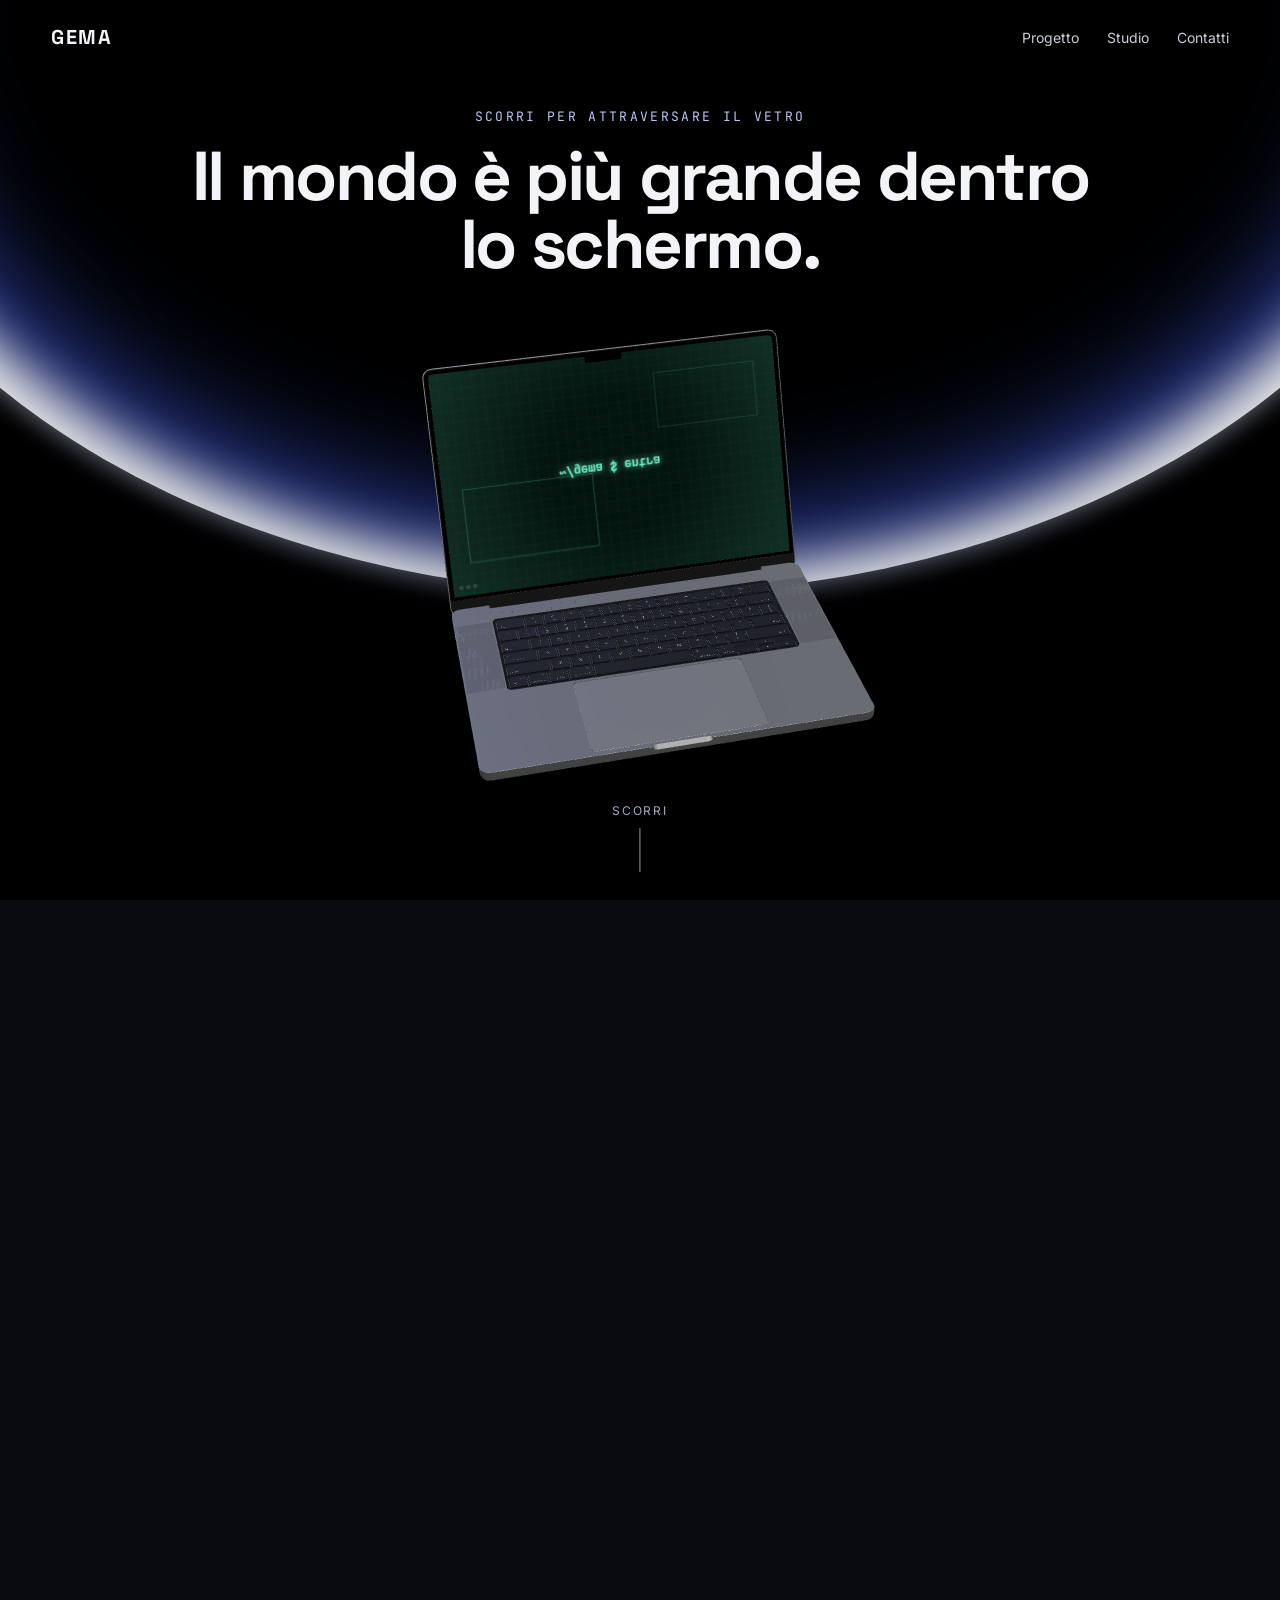
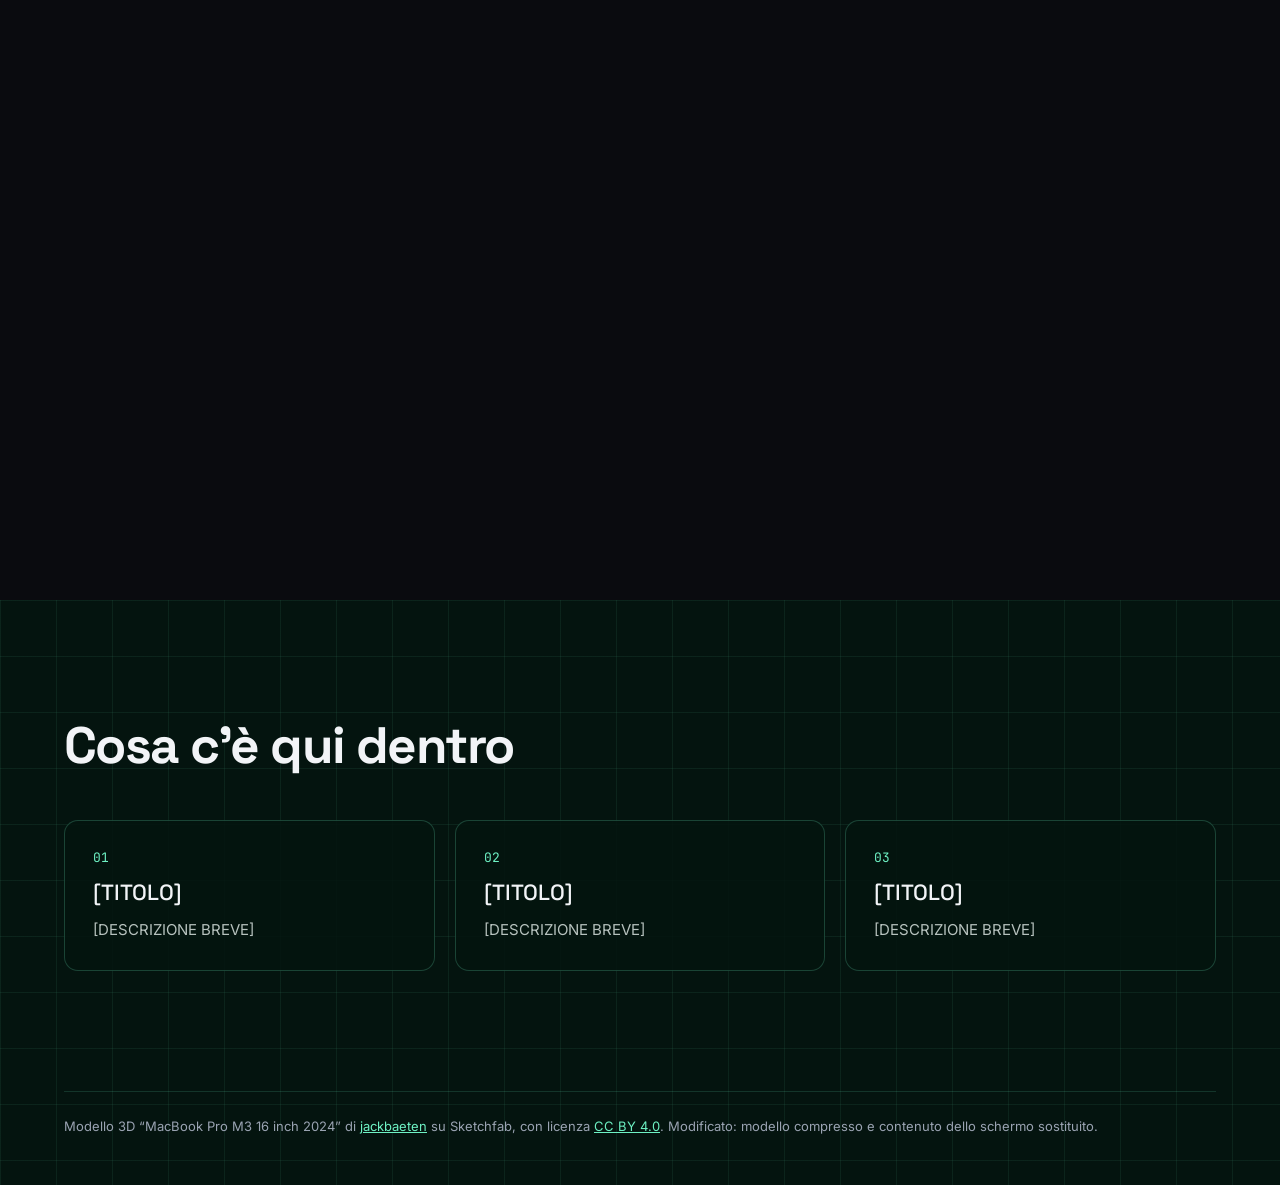
==== index.html @ 1a979d69 "Hero GEMA: MacBook 3D che entra nello schermo Pagina autonoma con three.js r147, modello compresso, " ====
<!doctype html>
<html lang="it">
<head>
<meta charset="utf-8">
<meta name="viewport" content="width=device-width, initial-scale=1">
<title>GEMA — Entra nel computer</title>
<link rel="preconnect" href="https://fonts.googleapis.com">
<link href="https://fonts.googleapis.com/css2?family=Space+Grotesk:wght@500;700&family=Inter:wght@400;500&family=JetBrains+Mono:wght@400;500&display=swap" rel="stylesheet">
<style>
  :root { --accent: #6EF2C4; --ink: #F2F4F7; --nav-ink: #F2F4F7; --nav-link: #C9CED8; --kicker: #B9C5F6; --hint: #A3AAC2; --hint-track: rgba(242,244,247,0.15); --stage-bg: #000; }
  * { box-sizing: border-box; }
  html, body { margin: 0; background: #0A0B0F; color: #F2F4F7; font-family: Inter, system-ui, sans-serif; }
  a { color: var(--accent); } a:hover { color: #A8F8DC; }
  .grid-bg { background-color: #04140F; background-image: linear-gradient(rgba(110,242,196,0.07) 1px, transparent 1px), linear-gradient(90deg, rgba(110,242,196,0.07) 1px, transparent 1px); background-size: 56px 56px; }
  .track { position: relative; height: 3800px; }
  .stage { position: sticky; top: 0; height: 100vh; overflow: hidden; background: var(--stage-bg); }
  .layer { position: absolute; inset: 0; width: 100%; height: 100%; display: block; }
  [hidden] { display: none !important; }

  /* Sfondo "Glow Horizon" */
  @keyframes ghEnterTop { from { transform: translateY(-100%) scaleY(1.5); opacity: 0; filter: blur(15px) } to { transform: translateY(-50%) scaleY(1); opacity: 1; filter: blur(0) } }
  @keyframes ghEnterBottom { from { transform: translateY(100%) scaleY(1.5); opacity: 0; filter: blur(15px) } to { transform: translateY(50%) scaleY(1); opacity: 1; filter: blur(0) } }
  @keyframes ghArcTop { from { transform: translateY(-40%) scale(var(--s)) } to { transform: translateY(0) scale(var(--s)) } }
  @keyframes ghArcBottom { from { transform: translateY(40%) scale(var(--s)) } to { transform: translateY(0) scale(var(--s)) } }
  .gh { position: absolute; inset: 0; z-index: 0; overflow: hidden; }
  .gh-wrap { position: absolute; inset: 0; isolation: isolate; }
  .gh-top .gh-wrap { transform: translateY(-50%); animation: ghEnterTop 2s cubic-bezier(.16,1,.3,1) both; }
  .gh-bottom .gh-wrap { transform: translateY(50%); animation: ghEnterBottom 2s cubic-bezier(.16,1,.3,1) both; }
  .gh-top .gh-move { animation: ghArcTop 2s cubic-bezier(.16,1,.3,1) both; }
  .gh-bottom .gh-move { animation: ghArcBottom 2s cubic-bezier(.16,1,.3,1) both; }
  .arc { position: absolute; inset: 0; border-radius: 100%; transform: scale(var(--s)); }
  .arc-white { --s: 1.32; background: #FFFFFF; box-shadow: 0px -4px 23px 0px #ffffffb5; animation-delay: 1.2s; }
  .gh-bottom .arc-white { box-shadow: 0px 4px 23px 0px #ffffffb5; }
  .arc-glow { --s: 1.2; background: #536BE1; filter: blur(31px); animation-delay: .6s; }
  .arc-deep { --s: 1.24; background: #2E43B0; filter: blur(21px); }
  .arc-black { --s: 1.2; background: #000; filter: blur(51px); }

  /* Sfondo "Glow" (21st.dev Gradient Builder) */
  .grad { position: absolute; inset: 0; z-index: 0; overflow: hidden; background-color: #F7F4EC;
    background-image: radial-gradient(100% 50% at 50% 70%, #d8586a 0.0%, #D0384E 20.4%, #E8B5BD 41.1%, #B1C2DE 61.8%, #2C5FB3 82.5%, rgba(44,95,179,0) 85.3%), radial-gradient(42% 19% at 50% 70%, rgba(224,126,140,0.396) 0%, rgba(208,56,78,0.154) 38%, rgba(208,56,78,0) 72%), radial-gradient(53% 29% at 50% 70%, rgba(232,181,189,0.143) 0%, rgba(232,181,189,0) 80%); }
  .grad svg { position: absolute; inset: 0; width: 100%; height: 100%; opacity: .21; mix-blend-mode: overlay; }

  header { position: absolute; top: 0; left: 0; right: 0; z-index: 30; display: flex; align-items: center; justify-content: space-between; flex-wrap: wrap; gap: 16px; padding: 24px clamp(20px, 4vw, 56px); }
  .logo { font-family: 'Space Grotesk', sans-serif; font-weight: 700; font-size: 20px; letter-spacing: 0.08em; color: var(--nav-ink); text-decoration: none; }
  nav { display: flex; gap: 28px; flex-wrap: wrap; font-size: 14px; }
  nav a { color: var(--nav-link); text-decoration: none; }
  .hero-text { position: absolute; left: 0; right: 0; top: 12%; z-index: 10; display: flex; flex-direction: column; align-items: center; gap: 18px; padding: 0 24px; text-align: center; pointer-events: none; }
  .kicker { margin: 0; font-family: 'JetBrains Mono', monospace; font-size: 13px; letter-spacing: 0.18em; text-transform: uppercase; color: var(--kicker); }
  h1 { margin: 0; font-family: 'Space Grotesk', sans-serif; font-weight: 700; font-size: clamp(40px, 5.4vw, 80px); line-height: .98; letter-spacing: -0.035em; max-width: 20ch; color: var(--ink); }
  .status { position: absolute; left: 0; right: 0; top: 62%; z-index: 6; margin: 0; text-align: center; font-family: 'JetBrains Mono', monospace; font-size: 13px; letter-spacing: .14em; text-transform: uppercase; color: var(--hint); }
  .status.err { color: #FFB86B; text-transform: none; letter-spacing: 0; }
  .hint { position: absolute; left: 50%; bottom: 28px; transform: translateX(-50%); z-index: 10; display: flex; flex-direction: column; align-items: center; gap: 10px; font-size: 12px; letter-spacing: .14em; text-transform: uppercase; color: var(--hint); }
  .hint-line { position: relative; display: block; width: 1px; height: 44px; overflow: hidden; background: var(--hint-track); }
  .hint-line span { position: absolute; inset: 0; background: var(--ink); animation: hintRun 1.6s cubic-bezier(.6,0,.4,1) infinite; }
  @keyframes hintRun { 0% { transform: translateY(-100%) } 100% { transform: translateY(100%) } }
  @keyframes caretBlink { 0%,49% { opacity: 1 } 50%,100% { opacity: 0 } }
  @keyframes loadPulse { 0%,100% { opacity: .35 } 50% { opacity: 1 } }
  .caret { animation: caretBlink 1s steps(1) infinite; }
  .load-pulse { animation: loadPulse 1.4s ease-in-out infinite; }

  .inside { position: absolute; inset: 0; z-index: 20; opacity: 0; pointer-events: none; display: flex; align-items: center; justify-content: center; padding: 96px 24px; box-shadow: inset 0 0 220px rgba(110,242,196,0.16); }
  .inside-inner { display: flex; flex-direction: column; align-items: center; gap: 24px; text-align: center; max-width: 820px; }
  .mono { margin: 0; font-family: 'JetBrains Mono', monospace; font-size: 16px; color: var(--accent); }
  h2 { margin: 0; font-family: 'Space Grotesk', sans-serif; font-weight: 700; font-size: clamp(56px, 10vw, 148px); line-height: .92; letter-spacing: -0.045em; color: #F2F4F7; }
  .sub { margin: 0; font-size: clamp(16px, 1.5vw, 20px); line-height: 1.55; color: #B7C2BE; max-width: 52ch; }
  .ctas { display: flex; flex-wrap: wrap; justify-content: center; gap: 12px; margin-top: 8px; }
  .btn { display: inline-flex; align-items: center; min-height: 48px; padding: 0 26px; border-radius: 999px; font-weight: 500; font-size: 15px; text-decoration: none; }
  .btn-primary { background: var(--accent); color: #04140F; }
  .btn-ghost { border: 1px solid rgba(110,242,196,0.4); color: #E6FBF3; }

  .after { padding: 120px clamp(20px, 5vw, 80px) 48px; }
  .after-wrap { max-width: 1200px; margin: 0 auto; display: flex; flex-direction: column; gap: 48px; }
  h3 { margin: 0; font-family: 'Space Grotesk', sans-serif; font-weight: 700; font-size: clamp(32px, 4vw, 56px); letter-spacing: -0.03em; line-height: 1.02; max-width: 18ch; }
  .cards { display: grid; grid-template-columns: repeat(auto-fit, minmax(260px, 1fr)); gap: 20px; }
  .card { display: flex; flex-direction: column; gap: 12px; padding: 28px; border-radius: 14px; border: 1px solid rgba(110,242,196,0.22); background: rgba(4,20,15,0.85); }
  .card .n { font-family: 'JetBrains Mono', monospace; font-size: 13px; color: var(--accent); }
  .card h4 { margin: 0; font-family: 'Space Grotesk', sans-serif; font-size: 22px; font-weight: 500; }
  .card p { margin: 0; font-size: 15px; line-height: 1.6; color: #B7C2BE; }
  footer { margin-top: 72px; padding-top: 24px; border-top: 1px solid rgba(110,242,196,0.15); font-size: 13px; line-height: 1.6; color: #9AA3B2; }
  @media (prefers-reduced-motion: reduce) { .caret, .hint-line span, .load-pulse, .gh-wrap, .gh-move { animation: none !important; } }
</style>
</head>
<body>
  <section class="track" id="track">
    <div class="stage">
      <!-- Sfondo "Glow Horizon" -->
      <div class="gh gh-top" id="bgHorizon" aria-hidden="true">
        <div class="gh-wrap">
          <div class="arc arc-white"></div>
          <div class="arc arc-glow gh-move"></div>
          <div class="arc arc-deep gh-move"></div>
          <div class="arc arc-black gh-move"></div>
        </div>
      </div>
      <!-- Sfondo "Glow" -->
      <div class="grad" id="bgGradient" aria-hidden="true" hidden>
        <svg aria-hidden="true">
          <filter id="grain-glow-hero"><feTurbulence type="fractalNoise" baseFrequency="0.8" numOctaves="2" stitchTiles="stitch"/><feColorMatrix type="saturate" values="0"/></filter>
          <rect width="100%" height="100%" filter="url(#grain-glow-hero)"/>
        </svg>
      </div>
      <!-- Sfondo di glifi -->
      <canvas class="layer" id="bgGlyphs" aria-hidden="true" style="z-index:1"></canvas>
      <!-- Scena 3D -->
      <canvas class="layer" id="scene" role="img" aria-label="MacBook 3D che ruota e, scorrendo, si avvicina fino a entrare nello schermo" style="z-index:5"></canvas>

      <p class="status load-pulse" id="loading">Caricamento modello…</p>
      <p class="status err" id="failed" hidden>Il modello 3D non si è caricato. Ricarica la pagina.</p>

      <header id="header">
        <a class="logo" href="#dentro">GEMA</a>
        <nav aria-label="Principale"><a href="#dentro">Progetto</a><a href="#dentro">Studio</a><a href="#dentro">Contatti</a></nav>
      </header>

      <div class="hero-text" id="heroText">
        <p class="kicker">Scorri per attraversare il vetro</p>
        <h1>Il mondo è più grande dentro lo schermo.</h1>
      </div>

      <div class="hint" id="hint"><span>Scorri</span><span class="hint-line" aria-hidden="true"><span></span></span></div>

      <div class="inside grid-bg" id="inside">
        <div class="inside-inner" id="insideInner">
          <p class="mono">~/gema $ benvenuto<span class="caret">▍</span></p>
          <h2>Sei dentro.</h2>
          <p class="sub">[UNA FRASE SU COSA TROVA CHI ENTRA IN GEMA]</p>
          <div class="ctas">
            <a class="btn btn-primary" href="#dentro">Inizia</a>
            <a class="btn btn-ghost" href="#dentro">Scopri di più</a>
          </div>
        </div>
      </div>
    </div>
  </section>

  <section class="after grid-bg" id="dentro">
    <div class="after-wrap">
      <h3>Cosa c'è qui dentro</h3>
      <div class="cards">
        <article class="card"><span class="n">01</span><h4>[TITOLO]</h4><p>[DESCRIZIONE BREVE]</p></article>
        <article class="card"><span class="n">02</span><h4>[TITOLO]</h4><p>[DESCRIZIONE BREVE]</p></article>
        <article class="card"><span class="n">03</span><h4>[TITOLO]</h4><p>[DESCRIZIONE BREVE]</p></article>
      </div>
      <footer>
        Modello 3D “MacBook Pro M3 16 inch 2024” di <a href="https://sketchfab.com/jackbaeten">jackbaeten</a> su Sketchfab, con licenza <a href="https://creativecommons.org/licenses/by/4.0/">CC BY 4.0</a>. Modificato: modello compresso e contenuto dello schermo sostituito.
      </footer>
    </div>
  </section>

<script src="vendor/three.min.js"></script>
<script src="vendor/GLTFLoader.js"></script>
<script src="vendor/RoomEnvironment.js"></script>
<script>
(function () {
  // ===== Impostazioni (le stesse dei Tweaks del canvas) =====
  var CONFIG = {
    sfondo: 'orizzonte',     // 'orizzonte' | 'gradiente' | 'glifi'
    orizzonte: 'alto',       // 'alto' | 'basso'
    accent: '#6EF2C4',       // colore di schermo, bottoni e glifi
    spinSpeed: 18,           // gradi al secondo
    modelUrl: 'models/macbook.glb'
  };

  var $ = function (id) { return document.getElementById(id); };
  var e = { track: $('track'), canvas: $('scene'), bg: $('bgGlyphs'), header: $('header'), heroText: $('heroText'), hint: $('hint'), inside: $('inside'), insideInner: $('insideInner') };

  function themeFor() {
    if (CONFIG.sfondo === 'gradiente') return { stageBg: '#F7F4EC', ink: '#15161B', navLink: '#3B3E47', kicker: '#15161B', hint: '#4A4E58', hintTrack: 'rgba(21,22,27,0.15)', rim: 0x6ef2c4, exposure: 0.72 };
    if (CONFIG.sfondo === 'glifi') return { stageBg: '#0A0B0F', ink: '#F2F4F7', navLink: '#C9CED8', kicker: CONFIG.accent, hint: '#9AA3B2', hintTrack: 'rgba(242,244,247,0.15)', rim: 0x6ef2c4, exposure: 0.72 };
    return { stageBg: '#000000', ink: '#F2F4F7', navLink: '#C9CED8', kicker: '#B9C5F6', hint: '#A3AAC2', hintTrack: 'rgba(242,244,247,0.15)', rim: 0x536be1, exposure: 0.85 };
  }
  var TH = themeFor(), root = document.documentElement.style;
  root.setProperty('--accent', CONFIG.accent); root.setProperty('--stage-bg', TH.stageBg); root.setProperty('--ink', TH.ink);
  root.setProperty('--nav-ink', TH.ink); root.setProperty('--nav-link', TH.navLink); root.setProperty('--kicker', TH.kicker);
  root.setProperty('--hint', TH.hint); root.setProperty('--hint-track', TH.hintTrack);
  $('bgHorizon').hidden = CONFIG.sfondo !== 'orizzonte';
  $('bgHorizon').className = 'gh ' + (CONFIG.orizzonte === 'basso' ? 'gh-bottom' : 'gh-top');
  $('bgGradient').hidden = CONFIG.sfondo !== 'gradiente';

  if (!window.THREE || !THREE.GLTFLoader || !THREE.RoomEnvironment) { $('loading').hidden = true; $('failed').hidden = false; return; }

  var reduce = window.matchMedia && window.matchMedia('(prefers-reduced-motion: reduce)').matches;
  var clamp = function (v, a, b) { return Math.max(a, Math.min(b, v)); };
  var smooth = function (a, b, v) { var t = clamp((v - a) / (b - a), 0, 1); return t * t * (3 - 2 * t); };

  // Renderer, scena, luci
  var renderer = new THREE.WebGLRenderer({ canvas: e.canvas, antialias: true, alpha: true });
  renderer.setPixelRatio(Math.min(window.devicePixelRatio || 1, 2));
  renderer.outputEncoding = THREE.sRGBEncoding;
  renderer.toneMapping = THREE.ACESFilmicToneMapping;
  renderer.toneMappingExposure = TH.exposure;
  var scene = new THREE.Scene();
  var pmrem = new THREE.PMREMGenerator(renderer);
  scene.environment = pmrem.fromScene(new THREE.RoomEnvironment(), 0.04).texture;
  var key = new THREE.DirectionalLight(0xffffff, 0.55); key.position.set(3, 5, 4); scene.add(key);
  var rim = new THREE.DirectionalLight(TH.rim, TH.rim === 0x536be1 ? 1.6 : 0.9); rim.position.set(-4, 2, -5); scene.add(rim);
  var camera = new THREE.PerspectiveCamera(32, 1, 0.05, 2000);

  // Sfondo di glifi (solo con sfondo: 'glifi')
  var bg = e.bg, bctx = bg.getContext('2d');
  var CHARS = 'ABCDEFGHIJKLMNOPQRSTUVWXYZ0123456789#$%&*+=<>/\\|{}[]:;.~^-_?!';
  var cellW = 14, cellH = 20, cols = 0, rows = 0, glyphs = [], bgW = 0, bgH = 0, bgDpr = 1, trail = [], ripples = [], lastBg = 0;
  function resizeBg() {
    var w = bg.clientWidth, h = bg.clientHeight; if (!w || !h) return;
    bgDpr = Math.min(window.devicePixelRatio || 1, 2);
    bg.width = Math.round(w * bgDpr); bg.height = Math.round(h * bgDpr); bgW = w; bgH = h;
    cols = Math.ceil(w / cellW) + 1; rows = Math.ceil(h / cellH) + 1; glyphs = [];
    for (var i = 0; i < cols * rows; i++) glyphs.push(CHARS[(Math.random() * CHARS.length) | 0]);
  }
  if (CONFIG.sfondo === 'glifi') {
    window.addEventListener('pointermove', function (ev) {
      var r = bg.getBoundingClientRect(), x = ev.clientX - r.left, y = ev.clientY - r.top;
      if (x < 0 || y < 0 || x > r.width || y > r.height) return;
      trail.push({ x: x, y: y, life: 1 }); if (trail.length > 28) trail.shift();
    }, { passive: true });
    window.addEventListener('pointerdown', function (ev) {
      var r = bg.getBoundingClientRect(), x = ev.clientX - r.left, y = ev.clientY - r.top;
      if (x < 0 || y < 0 || x > r.width || y > r.height) return;
      ripples.push({ x: x, y: y, t: 0 }); if (ripples.length > 6) ripples.shift();
    }, { passive: true });
  }
  var hexRgb = function (h) { h = h.replace('#', ''); return [parseInt(h.slice(0, 2), 16), parseInt(h.slice(2, 4), 16), parseInt(h.slice(4, 6), 16)]; };
  function drawBg(now, fade) {
    if (CONFIG.sfondo !== 'glifi') return;
    if (bg.clientWidth !== bgW || bg.clientHeight !== bgH) resizeBg();
    if (!cols) return;
    var dt = Math.min(100, now - (lastBg || now)); lastBg = now;
    var ts = now / 1000, rgb = hexRgb(CONFIG.accent), M = Math.max(bgW, bgH);
    var glows = [
      { x: bgW * (0.5 + 0.38 * Math.sin(ts * 0.13)), y: bgH * (0.5 + 0.34 * Math.cos(ts * 0.17)), r: M * 0.32 },
      { x: bgW * (0.5 + 0.42 * Math.cos(ts * 0.09 + 2)), y: bgH * (0.5 + 0.3 * Math.sin(ts * 0.11 + 1)), r: M * 0.26 },
      { x: bgW * (0.5 + 0.3 * Math.sin(ts * 0.07 + 4)), y: bgH * (0.5 + 0.4 * Math.sin(ts * 0.15 + 3)), r: M * 0.22 }
    ];
    trail.forEach(function (p) { p.life -= dt / 700; }); trail = trail.filter(function (p) { return p.life > 0; });
    ripples.forEach(function (rp) { rp.t += dt / 1000; }); ripples = ripples.filter(function (rp) { return rp.t < 2.4; });
    var swaps = reduce ? 0 : Math.ceil(cols * rows * 0.004);
    for (var s = 0; s < swaps; s++) glyphs[(Math.random() * glyphs.length) | 0] = CHARS[(Math.random() * CHARS.length) | 0];
    bctx.setTransform(bgDpr, 0, 0, bgDpr, 0, 0); bctx.clearRect(0, 0, bgW, bgH);
    bctx.font = '500 12px "JetBrains Mono", ui-monospace, monospace'; bctx.textAlign = 'center'; bctx.textBaseline = 'middle';
    for (var j = 0; j < rows; j++) {
      var cy = j * cellH + cellH / 2;
      for (var i = 0; i < cols; i++) {
        var cx = i * cellW + cellW / 2, L = 0.035, k, dx, dy, d2;
        for (k = 0; k < 3; k++) { dx = cx - glows[k].x; dy = cy - glows[k].y; d2 = (dx * dx + dy * dy) / (glows[k].r * glows[k].r); if (d2 < 1) L += 0.32 * (1 - d2) * (1 - d2); }
        for (k = 0; k < trail.length; k++) { dx = cx - trail[k].x; dy = cy - trail[k].y; d2 = (dx * dx + dy * dy) / 5600; if (d2 < 1) L += 0.55 * trail[k].life * (1 - d2); }
        for (k = 0; k < ripples.length; k++) { var rp = ripples[k], dd = Math.sqrt((cx - rp.x) * (cx - rp.x) + (cy - rp.y) * (cy - rp.y)) - rp.t * 520; if (dd > -40 && dd < 40) L += 0.7 * (1 - Math.abs(dd) / 40) * (1 - rp.t / 2.4); }
        L = Math.min(1, L) * fade; if (L < 0.02) continue;
        bctx.fillStyle = 'rgba(' + rgb[0] + ',' + rgb[1] + ',' + rgb[2] + ',' + L.toFixed(3) + ')';
        bctx.fillText(glyphs[j * cols + i], cx, cy);
      }
    }
  }

  // Contenuto dello schermo del MacBook
  var sc = document.createElement('canvas'); sc.width = 2048; sc.height = 1320;
  var ctx = sc.getContext('2d');
  var screenTex = new THREE.CanvasTexture(sc);
  screenTex.encoding = THREE.sRGBEncoding; screenTex.flipY = false;
  screenTex.anisotropy = renderer.capabilities.getMaxAnisotropy();
  var caretOn = true;
  function drawScreen() {
    var W = sc.width, H = sc.height, acc = CONFIG.accent;
    ctx.fillStyle = '#04140F'; ctx.fillRect(0, 0, W, H);
    ctx.strokeStyle = 'rgba(110,242,196,0.08)'; ctx.lineWidth = 2; ctx.beginPath();
    for (var x = 64; x < W; x += 64) { ctx.moveTo(x, 0); ctx.lineTo(x, H); }
    for (var y = 64; y < H; y += 64) { ctx.moveTo(0, y); ctx.lineTo(W, y); }
    ctx.stroke();
    var g = ctx.createRadialGradient(W / 2, H / 2, H * 0.3, W / 2, H / 2, W * 0.7);
    g.addColorStop(0, 'rgba(110,242,196,0)'); g.addColorStop(1, 'rgba(110,242,196,0.16)');
    ctx.fillStyle = g; ctx.fillRect(0, 0, W, H);
    ctx.fillStyle = '#2E4A41';
    for (var i = 0; i < 3; i++) { ctx.beginPath(); ctx.arc(60 + i * 40, 60, 12, 0, Math.PI * 2); ctx.fill(); }
    ctx.lineWidth = 3; ctx.strokeStyle = 'rgba(110,242,196,0.3)'; ctx.strokeRect(130, 200, 760, 430);
    ctx.strokeStyle = 'rgba(110,242,196,0.22)'; ctx.strokeRect(W - 740, H - 470, 600, 320);
    ctx.font = '500 72px "JetBrains Mono", ui-monospace, monospace'; ctx.textAlign = 'center'; ctx.textBaseline = 'middle';
    ctx.shadowColor = acc; ctx.shadowBlur = 36; ctx.fillStyle = acc;
    var txt = '~/gema $ entra'; ctx.fillText(txt, W / 2 - 24, H / 2);
    if (caretOn) { var tw = ctx.measureText(txt).width; ctx.fillRect(W / 2 - 24 + tw / 2 + 8, H / 2 - 40, 34, 80); }
    ctx.shadowBlur = 0; screenTex.needsUpdate = true;
  }
  drawScreen();
  if (document.fonts && document.fonts.ready) document.fonts.ready.then(drawScreen);
  setInterval(function () { caretOn = !caretOn; drawScreen(); }, 530);

  var pivot = new THREE.Group(); scene.add(pivot);
  var rig = null;

  new THREE.GLTFLoader().load(CONFIG.modelUrl, function (gltf) {
    var model = gltf.scene, screenMesh = null;
    model.traverse(function (o) {
      if (!o.isMesh) return;
      var m = o.material;
      if (m && (m.name === 'sfCQkHOWyrsLmor' || (m.emissiveIntensity && m.emissiveIntensity > 2))) { screenMesh = o; return; }
      (Array.isArray(m) ? m : [m]).forEach(function (mm) {
        if (!mm || mm.userData.darkened) return;
        mm.userData.darkened = true;
        if (mm.color) { var l = mm.color.r * 0.3 + mm.color.g * 0.59 + mm.color.b * 0.11; if (l > 0.12) mm.color.multiplyScalar(0.32); }
        mm.envMapIntensity = 0.55;
      });
    });
    var box = new THREE.Box3().setFromObject(model);
    model.position.sub(box.getCenter(new THREE.Vector3()));
    pivot.add(model); pivot.updateMatrixWorld(true);
    box.setFromObject(model);
    var size = box.getSize(new THREE.Vector3());
    var radius = box.getBoundingSphere(new THREE.Sphere()).radius;

    var sCenter = new THREE.Vector3(), u = new THREE.Vector3(1, 0, 0), v = new THREE.Vector3(0, 1, 0), n = new THREE.Vector3(0, 0, 1);
    var sW = size.x * 0.9, sH = size.y * 0.6;
    if (screenMesh) {
      screenMesh.material = new THREE.MeshBasicMaterial({ map: screenTex, toneMapped: false, side: THREE.DoubleSide });
      var pos = screenMesh.geometry.attributes.position, pts = [], p = new THREE.Vector3(), c = new THREE.Vector3();
      for (var i = 0; i < pos.count; i++) { p.fromBufferAttribute(pos, i).applyMatrix4(screenMesh.matrixWorld); pts.push(p.clone()); c.add(p); }
      c.divideScalar(pts.length);
      var ext = new THREE.Box3().setFromPoints(pts).getSize(new THREE.Vector3());
      u.set(ext.x >= ext.z ? 1 : 0, 0, ext.x >= ext.z ? 0 : 1);
      var far = null, best = -1, q = new THREE.Vector3();
      pts.forEach(function (pt) { q.copy(pt).sub(c); q.addScaledVector(u, -q.dot(u)); if (q.length() > best) { best = q.length(); far = q.clone(); } });
      v.copy(far).normalize(); if (v.y < 0) v.negate();
      n.crossVectors(u, v).normalize();
      if (n.dot(new THREE.Vector3().sub(c)) < 0) { u.negate(); n.negate(); }
      var minU = Infinity, maxU = -Infinity, minV = Infinity, maxV = -Infinity;
      pts.forEach(function (pt) { q.copy(pt).sub(c); var a = q.dot(u), b = q.dot(v); minU = Math.min(minU, a); maxU = Math.max(maxU, a); minV = Math.min(minV, b); maxV = Math.max(maxV, b); });
      sW = maxU - minU; sH = maxV - minV;
      sCenter.copy(c).addScaledVector(u, (minU + maxU) / 2).addScaledVector(v, (minV + maxV) / 2);
    }
    var front = new THREE.Vector3(n.x, 0, n.z); if (front.lengthSq() < 1e-6) front.set(0, 0, 1); front.normalize();
    var dir0 = front.clone().add(new THREE.Vector3(0, 0.42, 0)).normalize();
    rig = { radius: radius, sCenter: sCenter, sW: sW, sH: sH, n: n, v: v, dir0: dir0 };
    $('loading').hidden = true;
  }, undefined, function () { $('loading').hidden = true; $('failed').hidden = false; });

  // Loop
  var angle = 0, last = performance.now(), lastW = 0, lastH = 0;
  var qTumble = new THREE.Quaternion(), qRest = new THREE.Quaternion();
  var spinAxis = new THREE.Vector3(0.55, 1, 0.2).normalize(); // asse inclinato: rotazione costante con capriole
  var tmpDir = new THREE.Vector3(), tmpTarget = new THREE.Vector3(), up0 = new THREE.Vector3(0, 1, 0), tmpUp = new THREE.Vector3();
  function tick(now) {
    var dt = Math.min(64, now - last); last = now;
    var cw = e.canvas.clientWidth, ch = e.canvas.clientHeight;
    if (cw && ch && (cw !== lastW || ch !== lastH)) { renderer.setSize(cw, ch, false); camera.aspect = cw / ch; camera.updateProjectionMatrix(); lastW = cw; lastH = ch; }
    var vh = window.innerHeight, r = e.track.getBoundingClientRect();
    var pr = clamp(-r.top / Math.max(1, r.height - vh), 0, 1);

    drawBg(now, 1 - 0.6 * smooth(0.5, 0.85, pr));

    // 1. Rotazione, poi si ferma di fronte
    var settle = smooth(0.02, 0.28, pr);
    if (settle <= 0 && !reduce) angle += dt * CONFIG.spinSpeed * Math.PI / 180 / 1000;
    qTumble.setFromAxisAngle(spinAxis, angle);
    pivot.quaternion.copy(qTumble).slerp(qRest, settle);

    // 2. La telecamera entra nello schermo
    if (rig) {
      var t = smooth(0.26, 0.88, pr);
      var vf = THREE.MathUtils.degToRad(camera.fov), tanV = Math.tan(vf / 2), asp = camera.aspect || 1;
      var fitAng = Math.min(vf, 2 * Math.atan(tanV * asp));
      var d0 = rig.radius / Math.sin(fitAng / 2) * 1.32;
      var lift = 0.22 * d0 * tanV;
      var dEnd = Math.min(rig.sH / (2 * tanV), rig.sW / (2 * tanV * asp)) * 0.86;
      var tc = t * t * (3 - 2 * t);
      tmpTarget.set(0, lift, 0).lerp(rig.sCenter, tc);
      tmpDir.copy(rig.dir0).lerp(rig.n, tc).normalize();
      camera.position.copy(tmpTarget).addScaledVector(tmpDir, d0 * Math.pow(dEnd / d0, t));
      camera.up.copy(tmpUp.copy(up0).lerp(rig.v, tc).normalize());
      camera.lookAt(tmpTarget);
    }
    renderer.render(scene, camera);

    // 3. Testi e passaggio "Sei dentro"
    var h = smooth(0, 0.18, pr);
    e.heroText.style.opacity = String(1 - h); e.heroText.style.transform = 'translateY(' + (-60 * h) + 'px)';
    e.hint.style.opacity = String(1 - smooth(0, 0.06, pr));
    var o = smooth(0.84, 0.93, pr), inS = o > 0.5;
    e.inside.style.opacity = String(o); e.inside.style.pointerEvents = inS ? 'auto' : 'none';
    e.header.style.setProperty('--nav-ink', inS ? '#F2F4F7' : TH.ink);
    e.header.style.setProperty('--nav-link', inS ? '#C9CED8' : TH.navLink);
    var k = smooth(0.88, 0.99, pr);
    e.insideInner.style.opacity = String(k); e.insideInner.style.transform = 'translateY(' + (40 * (1 - k)) + 'px)';
    requestAnimationFrame(tick);
  }
  requestAnimationFrame(tick);
})();
</script>
</body>
</html>
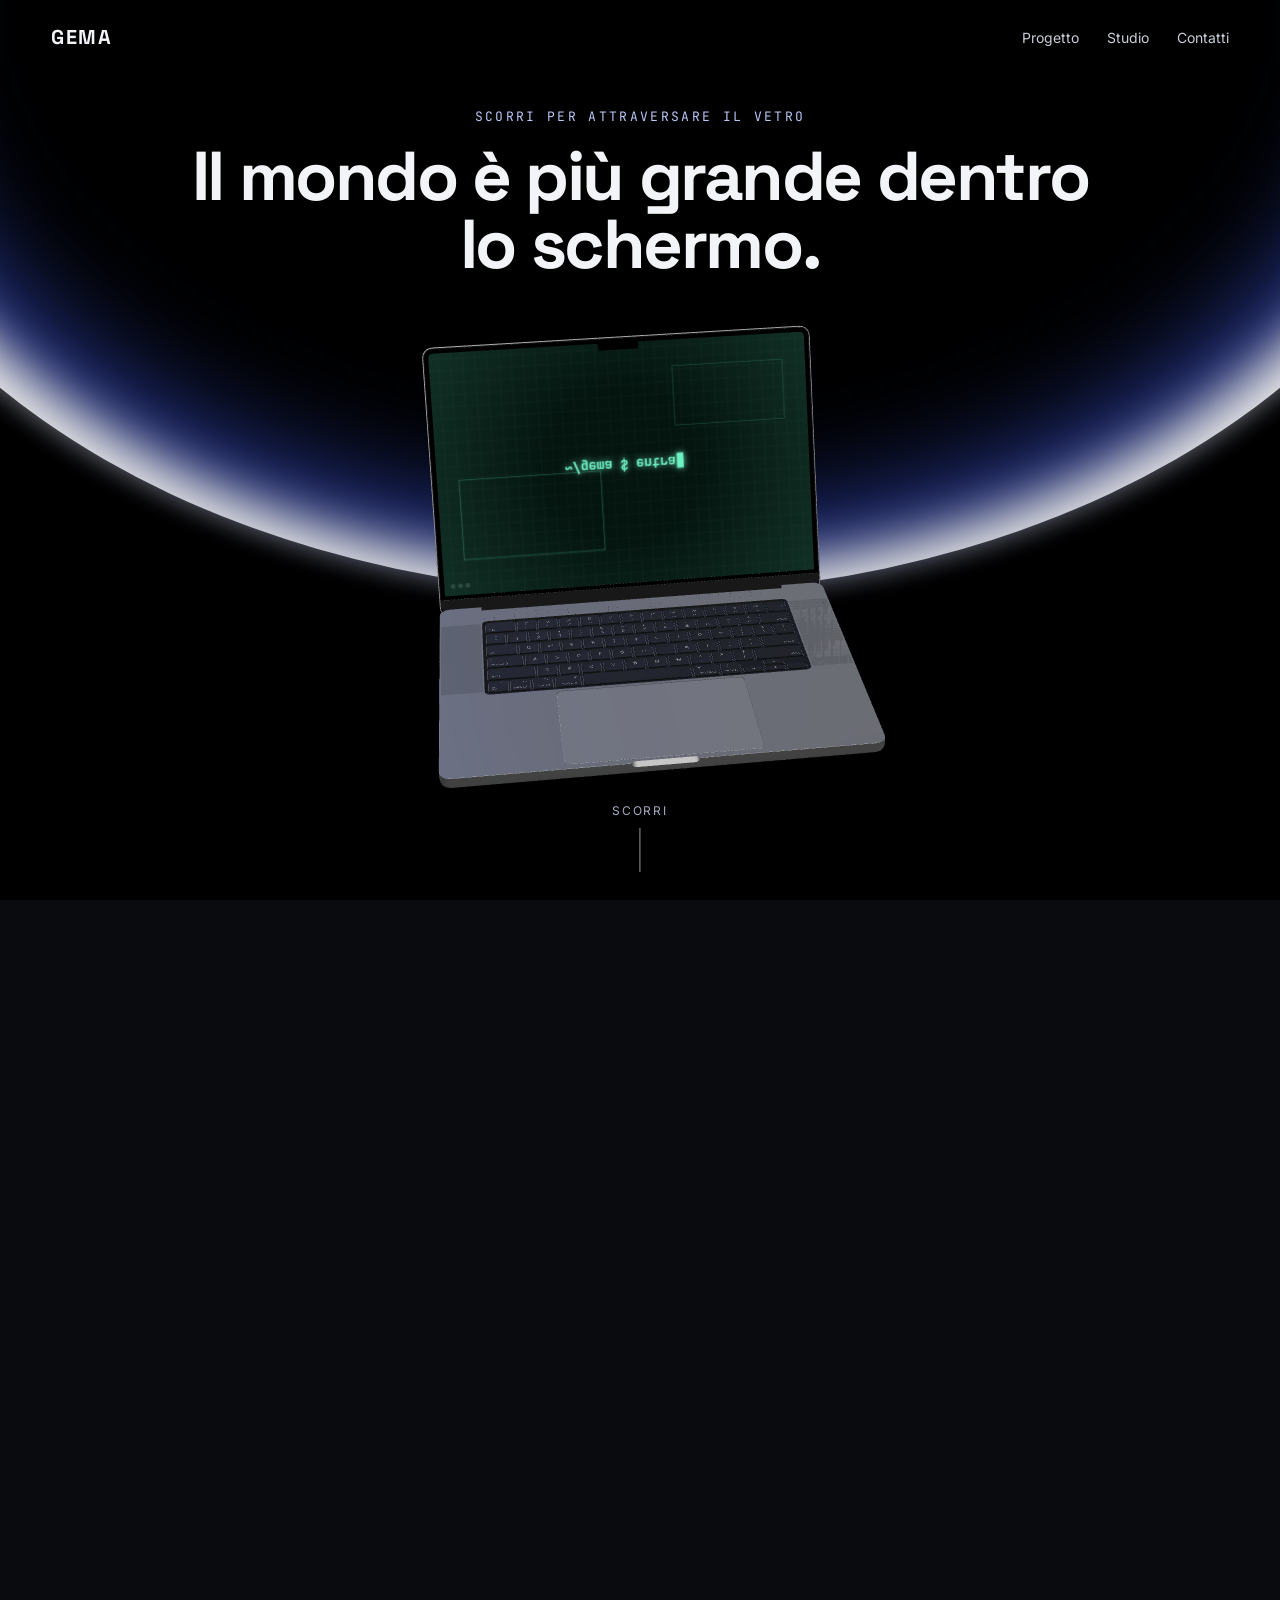
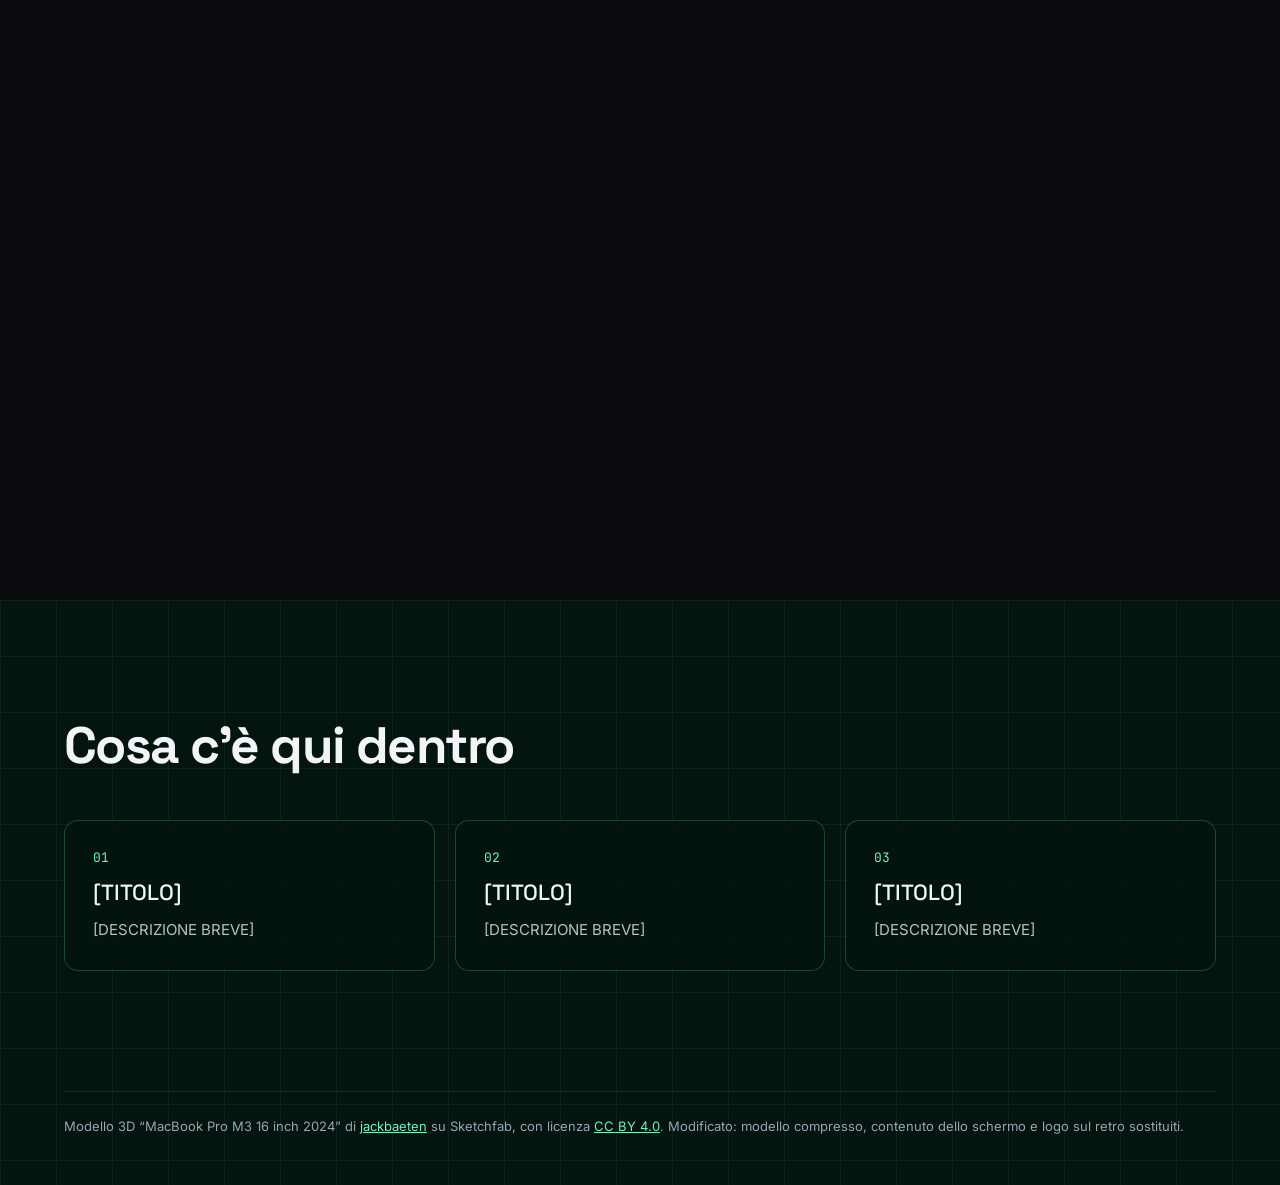
==== commit e6d83974: "Logo GEMA cromato animato sul retro del MacBook Variante 02 (blu anodizzato) disegnata su canvas e a" ====
--- a/index.html
+++ b/index.html
@@ -142,7 +142,7 @@
         <article class="card"><span class="n">03</span><h4>[TITOLO]</h4><p>[DESCRIZIONE BREVE]</p></article>
       </div>
       <footer>
-        Modello 3D “MacBook Pro M3 16 inch 2024” di <a href="https://sketchfab.com/jackbaeten">jackbaeten</a> su Sketchfab, con licenza <a href="https://creativecommons.org/licenses/by/4.0/">CC BY 4.0</a>. Modificato: modello compresso e contenuto dello schermo sostituito.
+        Modello 3D “MacBook Pro M3 16 inch 2024” di <a href="https://sketchfab.com/jackbaeten">jackbaeten</a> su Sketchfab, con licenza <a href="https://creativecommons.org/licenses/by/4.0/">CC BY 4.0</a>. Modificato: modello compresso, contenuto dello schermo e logo sul retro sostituiti.
       </footer>
     </div>
   </section>
@@ -282,6 +282,50 @@
   if (document.fonts && document.fonts.ready) document.fonts.ready.then(drawScreen);
   setInterval(function () { caretOn = !caretOn; drawScreen(); }, 530);
 
+
+  // Logo GEMA cromato (variante 02 "Blu anodizzato") sul retro del coperchio
+  var GEMA_PATHS = [
+    'M32.2579 36.5333C44.5345 36.205 58.1788 36.498 70.5433 36.4938L144.723 36.4677H179.212C185.351 36.4694 195.809 36.049 201.552 37.2438C203.116 39.0794 201.558 98.4341 201.552 104.099C192.032 104.099 185.646 104.099 176.926 104.099C163.72 104.099 155.797 104.099 145.245 104.099C145.305 96.9824 145.277 89.8651 145.16 82.7487C138.297 82.3615 129.333 82.6057 122.343 82.6036C110.964 82.5229 99.5846 82.5649 88.2064 82.7298C87.4387 109.519 88.5722 136.793 88.0874 163.627C87.9583 170.765 87.8995 178.589 88.2497 185.674C105.775 186.317 127.478 185.783 145.168 185.682C145.276 177.639 145.29 169.592 145.209 161.55C134.571 165.615 124.566 170.913 113.544 174.28L113.537 155.656L113.496 129.216C131.247 129.216 183.504 129.216 202.364 129.216C202.364 134.587 202.364 129.385 202.364 135.455C202.364 139.682 202.364 135.896 202.364 139.815C202.946 159.044 202.087 179.674 202.46 199.039C202.556 203.974 202.712 227.446 201.882 230.923C197.789 231.852 185.031 231.562 180.08 231.566H140.632L69.6991 231.558C58.6997 231.558 43.5693 232.004 32.8326 231.449C32.1141 231.016 31.3612 230.671 31.3149 229.624C31.143 225.769 31.2191 220.9 31.2182 217.091L31.2123 180.809L31.2106 88.5896C31.2115 72.6288 31.1757 56.6138 31.2598 40.6522C31.2695 38.8301 31.3485 38.0481 32.2579 36.5333Z',
+    'M224.756 36.517L345.117 36.4745L375.364 36.4813C380.262 36.4834 390.109 36.176 394.356 37.1274C396.568 42.0632 394.11 73.8607 395.005 81.4997C395.101 82.3187 394.717 84.0373 394.173 84.7853C390.001 85.627 368.766 85.2881 363.641 85.2881L311.427 85.283C301.621 85.2826 290.832 85.0623 281.088 85.4352C280.567 89.7075 280.765 105.004 281.079 109.545C288.868 109.948 299.279 109.651 307.218 109.651L357.312 109.623C361.272 109.621 381.747 108.978 384.335 110.736C385.285 113.599 385.433 154.066 384.185 157.106C381.059 158.821 318.448 157.964 309.444 157.96C299.997 157.905 290.55 157.934 281.104 158.048C280.461 163.908 280.868 176.26 281.07 182.424C289.118 182.97 301.582 182.571 310.071 182.567L365.253 182.529C372.04 182.525 388.765 182.121 394.935 182.945C395.41 193.842 394.79 205.168 395.047 216.112C395.11 218.782 395.494 229.83 393.893 231.142C390.858 231.768 384.538 231.575 381.179 231.575H361.559L284.031 231.562L244.61 231.592C238.522 231.604 231.673 231.798 225.611 231.339C224.353 231.247 224.425 231.037 223.909 230.297C223.127 223.356 223.49 210.491 223.488 202.999L223.484 154.121L223.49 78.8599C223.492 65.9316 223.427 52.8894 223.59 39.9594C223.611 38.3387 223.804 37.7472 224.756 36.517Z',
+    'M417.979 36.5213C435.788 36.0685 455.745 36.4911 473.722 36.5163C476.85 41.27 480.466 47.9672 483.333 52.9744C489.757 64.3989 496.324 75.7397 503.042 86.993C512.413 70.5534 522.407 52.5754 532.173 36.4957L568.005 36.4734C572.693 36.4721 583.287 36.214 587.504 36.8787C588.24 37.5165 588.631 38.0294 588.669 39.167C588.892 45.6003 588.799 52.5246 588.799 58.9334L588.808 101.485L588.824 182.083C588.824 187.666 589.451 228.38 587.799 230.797C584.885 231.886 535.41 232.058 532.417 230.89C530.512 228.43 531.294 195.587 531.307 190.08L531.248 132.165C521.688 148.185 512.598 165.443 503.072 181.751C501.663 179.725 500.398 177.404 499.115 175.277C490.535 161.041 482.921 145.992 474.34 131.796C474.832 160.945 474.239 190.227 474.47 219.387C474.5 222.7 474.567 226.168 474.079 229.359C473.966 230.108 473.991 230.558 473.314 230.885C472.104 231.47 470.905 231.491 469.594 231.579C462.505 231.096 422.158 232.428 417.811 230.911C416.709 225.231 417.071 213.598 417.066 207.262L417.075 167.94L417.054 84.8699C417.058 78.5821 416.486 39.933 417.979 36.5213Z',
+    'M667.922 36.5157C686.803 36.2769 706.181 36.4879 725.099 36.4782C731.944 49.2253 739.024 64.2322 745.54 77.2862L783.21 152.645C782.793 153.335 782.348 154.003 781.873 154.655C770.067 170.555 743.005 178.009 724.09 181.112C691.47 185.863 630.219 182.617 610.085 152.54C612.608 146.848 615.627 140.893 618.469 135.333C635.201 102.581 650.938 69.1183 667.922 36.5157Z',
+    'M667.923 195.318C686.804 195.08 706.181 195.291 725.1 195.281C731.843 207.84 738.816 222.592 745.253 235.51H647.626C654.286 222.041 661 208.608 667.923 195.318Z'
+  ];
+  var GEMA_HOLE = 'M696.174 84.686C698.141 86.9428 714.365 126.746 717.514 134.008L697.49 134.001L675.393 133.973L696.174 84.686Z';
+  var LOGO = { larghezza: 0.46, velocita: 7 }; // larghezza rispetto al coperchio; secondi per un passaggio di riflessi
+  var lc = document.createElement('canvas'); lc.width = 1666; lc.height = 536;
+  var lctx = lc.getContext('2d');
+  var logoTex = new THREE.CanvasTexture(lc);
+  logoTex.encoding = THREE.sRGBEncoding;
+  logoTex.anisotropy = renderer.capabilities.getMaxAnisotropy();
+  var gemaPath = new Path2D(), gemaHole = new Path2D(GEMA_HOLE);
+  GEMA_PATHS.forEach(function (d) { gemaPath.addPath(new Path2D(d)); });
+  var CHROME = [[0, '#eef1ff'], [0.25, '#a9b8ff'], [0.46, '#536BE1'], [0.5, '#18215a'], [0.54, '#8296f6'], [0.76, '#d4dcff'], [1, '#6b80ea']];
+  function drawLogo(ts) {
+    var c = lctx, S = lc.width / 833;
+    c.setTransform(1, 0, 0, 1, 0, 0); c.clearRect(0, 0, lc.width, lc.height);
+    c.setTransform(S, 0, 0, S, 0, 0);
+    // bordo scuro sotto le lettere (spessore)
+    c.save(); c.translate(0, 5); c.fillStyle = '#0f1640'; c.fill(gemaPath); c.restore();
+    // cromatura: bande diagonali che scorrono, ripetute a specchio
+    var L = 355, d = ((ts / LOGO.velocita) * 2 * L) % (2 * L);
+    var ux = 233 / L, uy = 268 / L;
+    var x0 = 300 + ux * (d - 2 * L), y0 = uy * (d - 2 * L);
+    var gr = c.createLinearGradient(x0, y0, x0 + ux * 4 * L, y0 + uy * 4 * L);
+    for (var k = 0; k < 4; k++) CHROME.forEach(function (st) {
+      var o = k % 2 ? 1 - st[0] : st[0]; gr.addColorStop((k + o) / 4, st[1]);
+    });
+    c.fillStyle = gr; c.fill(gemaPath);
+    // filo di luce in alto
+    var rim = c.createLinearGradient(0, 36, 0, 236);
+    rim.addColorStop(0, 'rgba(255,255,255,0.9)'); rim.addColorStop(0.35, 'rgba(255,255,255,0.15)'); rim.addColorStop(1, 'rgba(255,255,255,0)');
+    c.lineWidth = 1.6; c.strokeStyle = rim; c.stroke(gemaPath);
+    // foro della A trasparente
+    c.globalCompositeOperation = 'destination-out'; c.fill(gemaHole); c.globalCompositeOperation = 'source-over';
+    logoTex.needsUpdate = true;
+  }
+  drawLogo(0);
+
   var pivot = new THREE.Group(); scene.add(pivot);
   var rig = null;
 
@@ -300,6 +344,7 @@
     });
     var box = new THREE.Box3().setFromObject(model);
     model.position.sub(box.getCenter(new THREE.Vector3()));
+    pivot.quaternion.identity(); // misure prese con il modello in posizione di riposo
     pivot.add(model); pivot.updateMatrixWorld(true);
     box.setFromObject(model);
     var size = box.getSize(new THREE.Vector3());
@@ -327,11 +372,33 @@
     var front = new THREE.Vector3(n.x, 0, n.z); if (front.lengthSq() < 1e-6) front.set(0, 0, 1); front.normalize();
     var dir0 = front.clone().add(new THREE.Vector3(0, 0.42, 0)).normalize();
     rig = { radius: radius, sCenter: sCenter, sW: sW, sH: sH, n: n, v: v, dir0: dir0 };
+
+    // Logo sul retro del coperchio: trova la superficie posteriore con un raggio da dietro
+    var meshes = []; model.traverse(function (o) { if (o.isMesh && o !== screenMesh) meshes.push(o); });
+    var ray = new THREE.Raycaster(sCenter.clone().addScaledVector(n, -radius * 2), n.clone());
+    var hit = ray.intersectObjects(meshes, false)[0];
+    if (hit) {
+      var lw = sW * LOGO.larghezza, lh = lw * 268 / 833;
+      // nasconde i piccoli elementi al centro del retro (il logo Apple)
+      var bb = new THREE.Box3(), bs = new THREE.Vector3(), bcn = new THREE.Vector3();
+      meshes.forEach(function (o) {
+        bb.setFromObject(o); bb.getSize(bs); bb.getCenter(bcn);
+        var big = Math.max(bs.x, bs.y, bs.z);
+        var off = bcn.clone().sub(hit.point);
+        if (big < sW * 0.25 && Math.abs(off.dot(n)) < radius * 0.05 && off.length() < sW * 0.2) o.visible = false;
+      });
+      var logoMesh = new THREE.Mesh(new THREE.PlaneGeometry(lw, lh), new THREE.MeshBasicMaterial({ map: logoTex, transparent: true, toneMapped: false, depthWrite: false, polygonOffset: true, polygonOffsetFactor: -4 }));
+      var bx = u.clone().negate(), bz = n.clone().negate();
+      logoMesh.quaternion.setFromRotationMatrix(new THREE.Matrix4().makeBasis(bx, v, bz));
+      logoMesh.position.copy(hit.point).addScaledVector(n, -radius * 0.002);
+      logoMesh.renderOrder = 2;
+      pivot.add(logoMesh);
+    }
     $('loading').hidden = true;
   }, undefined, function () { $('loading').hidden = true; $('failed').hidden = false; });
 
   // Loop
-  var angle = 0, last = performance.now(), lastW = 0, lastH = 0;
+  var angle = 0, last = performance.now(), lastW = 0, lastH = 0, lastLogo = 0;
   var qTumble = new THREE.Quaternion(), qRest = new THREE.Quaternion();
   var spinAxis = new THREE.Vector3(0.55, 1, 0.2).normalize(); // asse inclinato: rotazione costante con capriole
   var tmpDir = new THREE.Vector3(), tmpTarget = new THREE.Vector3(), up0 = new THREE.Vector3(0, 1, 0), tmpUp = new THREE.Vector3();
@@ -365,6 +432,7 @@
       camera.up.copy(tmpUp.copy(up0).lerp(rig.v, tc).normalize());
       camera.lookAt(tmpTarget);
     }
+    if (!reduce && now - lastLogo > 33) { drawLogo(now / 1000); lastLogo = now; }
     renderer.render(scene, camera);
 
     // 3. Testi e passaggio "Sei dentro"
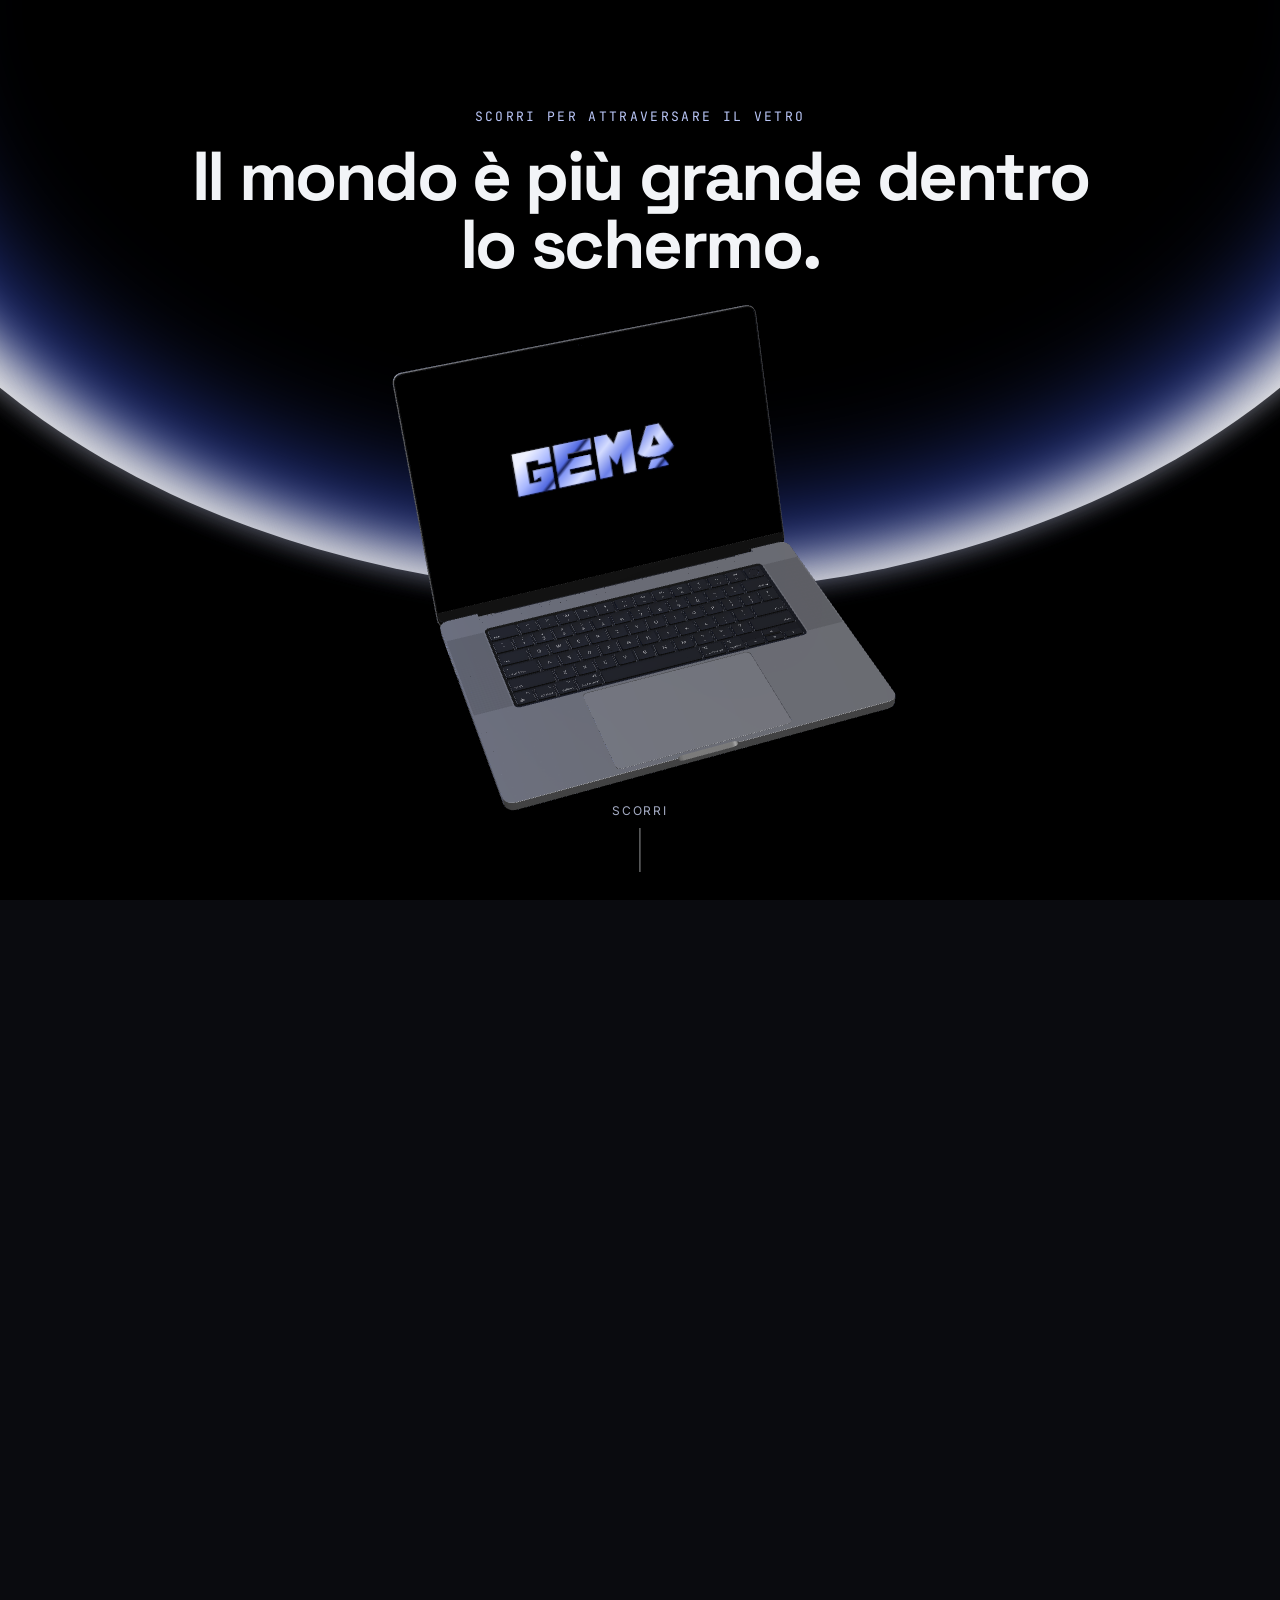
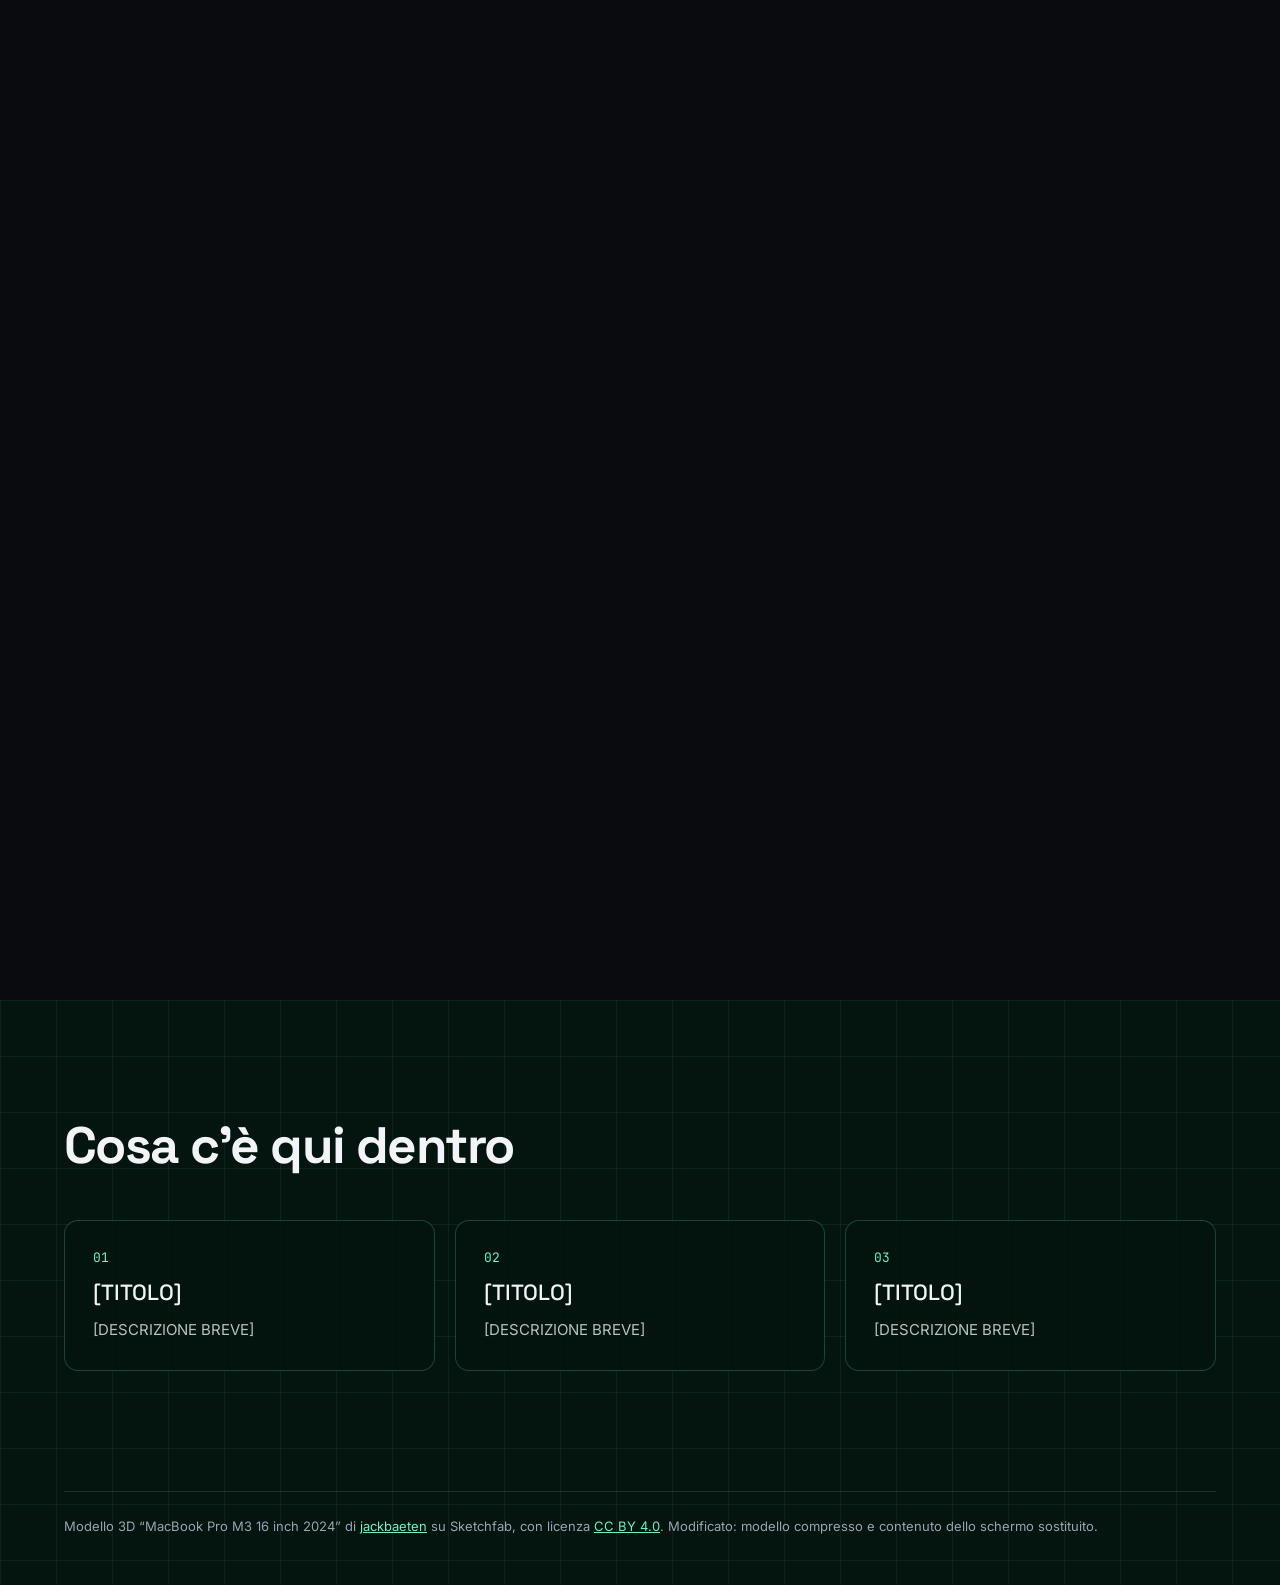
==== commit 43ec5a46: "Hero: logo cromato sullo schermo, telefono 3D da mobile, navbar dopo la hero - Logo GEMA cromato ani" ====
--- a/index.html
+++ b/index.html
@@ -5,450 +5,557 @@
 <meta name="viewport" content="width=device-width, initial-scale=1">
 <title>GEMA — Entra nel computer</title>
 <link rel="preconnect" href="https://fonts.googleapis.com">
-<link href="https://fonts.googleapis.com/css2?family=Space+Grotesk:wght@500;700&family=Inter:wght@400;500&family=JetBrains+Mono:wght@400;500&display=swap" rel="stylesheet">
+<link href="https://fonts.googleapis.com/css2?family=Space+Grotesk:wght@500;700&amp;family=Inter:wght@400;500&amp;family=JetBrains+Mono:wght@400;500&amp;display=swap" rel="stylesheet">
 <style>
-  :root { --accent: #6EF2C4; --ink: #F2F4F7; --nav-ink: #F2F4F7; --nav-link: #C9CED8; --kicker: #B9C5F6; --hint: #A3AAC2; --hint-track: rgba(242,244,247,0.15); --stage-bg: #000; }
-  * { box-sizing: border-box; }
-  html, body { margin: 0; background: #0A0B0F; color: #F2F4F7; font-family: Inter, system-ui, sans-serif; }
-  a { color: var(--accent); } a:hover { color: #A8F8DC; }
-  .grid-bg { background-color: #04140F; background-image: linear-gradient(rgba(110,242,196,0.07) 1px, transparent 1px), linear-gradient(90deg, rgba(110,242,196,0.07) 1px, transparent 1px); background-size: 56px 56px; }
-  .track { position: relative; height: 3800px; }
-  .stage { position: sticky; top: 0; height: 100vh; overflow: hidden; background: var(--stage-bg); }
-  .layer { position: absolute; inset: 0; width: 100%; height: 100%; display: block; }
-  [hidden] { display: none !important; }
-
-  /* Sfondo "Glow Horizon" */
-  @keyframes ghEnterTop { from { transform: translateY(-100%) scaleY(1.5); opacity: 0; filter: blur(15px) } to { transform: translateY(-50%) scaleY(1); opacity: 1; filter: blur(0) } }
-  @keyframes ghEnterBottom { from { transform: translateY(100%) scaleY(1.5); opacity: 0; filter: blur(15px) } to { transform: translateY(50%) scaleY(1); opacity: 1; filter: blur(0) } }
-  @keyframes ghArcTop { from { transform: translateY(-40%) scale(var(--s)) } to { transform: translateY(0) scale(var(--s)) } }
-  @keyframes ghArcBottom { from { transform: translateY(40%) scale(var(--s)) } to { transform: translateY(0) scale(var(--s)) } }
-  .gh { position: absolute; inset: 0; z-index: 0; overflow: hidden; }
-  .gh-wrap { position: absolute; inset: 0; isolation: isolate; }
-  .gh-top .gh-wrap { transform: translateY(-50%); animation: ghEnterTop 2s cubic-bezier(.16,1,.3,1) both; }
-  .gh-bottom .gh-wrap { transform: translateY(50%); animation: ghEnterBottom 2s cubic-bezier(.16,1,.3,1) both; }
-  .gh-top .gh-move { animation: ghArcTop 2s cubic-bezier(.16,1,.3,1) both; }
-  .gh-bottom .gh-move { animation: ghArcBottom 2s cubic-bezier(.16,1,.3,1) both; }
-  .arc { position: absolute; inset: 0; border-radius: 100%; transform: scale(var(--s)); }
-  .arc-white { --s: 1.32; background: #FFFFFF; box-shadow: 0px -4px 23px 0px #ffffffb5; animation-delay: 1.2s; }
-  .gh-bottom .arc-white { box-shadow: 0px 4px 23px 0px #ffffffb5; }
-  .arc-glow { --s: 1.2; background: #536BE1; filter: blur(31px); animation-delay: .6s; }
-  .arc-deep { --s: 1.24; background: #2E43B0; filter: blur(21px); }
-  .arc-black { --s: 1.2; background: #000; filter: blur(51px); }
-
-  /* Sfondo "Glow" (21st.dev Gradient Builder) */
-  .grad { position: absolute; inset: 0; z-index: 0; overflow: hidden; background-color: #F7F4EC;
-    background-image: radial-gradient(100% 50% at 50% 70%, #d8586a 0.0%, #D0384E 20.4%, #E8B5BD 41.1%, #B1C2DE 61.8%, #2C5FB3 82.5%, rgba(44,95,179,0) 85.3%), radial-gradient(42% 19% at 50% 70%, rgba(224,126,140,0.396) 0%, rgba(208,56,78,0.154) 38%, rgba(208,56,78,0) 72%), radial-gradient(53% 29% at 50% 70%, rgba(232,181,189,0.143) 0%, rgba(232,181,189,0) 80%); }
-  .grad svg { position: absolute; inset: 0; width: 100%; height: 100%; opacity: .21; mix-blend-mode: overlay; }
-
-  header { position: absolute; top: 0; left: 0; right: 0; z-index: 30; display: flex; align-items: center; justify-content: space-between; flex-wrap: wrap; gap: 16px; padding: 24px clamp(20px, 4vw, 56px); }
-  .logo { font-family: 'Space Grotesk', sans-serif; font-weight: 700; font-size: 20px; letter-spacing: 0.08em; color: var(--nav-ink); text-decoration: none; }
-  nav { display: flex; gap: 28px; flex-wrap: wrap; font-size: 14px; }
-  nav a { color: var(--nav-link); text-decoration: none; }
-  .hero-text { position: absolute; left: 0; right: 0; top: 12%; z-index: 10; display: flex; flex-direction: column; align-items: center; gap: 18px; padding: 0 24px; text-align: center; pointer-events: none; }
-  .kicker { margin: 0; font-family: 'JetBrains Mono', monospace; font-size: 13px; letter-spacing: 0.18em; text-transform: uppercase; color: var(--kicker); }
-  h1 { margin: 0; font-family: 'Space Grotesk', sans-serif; font-weight: 700; font-size: clamp(40px, 5.4vw, 80px); line-height: .98; letter-spacing: -0.035em; max-width: 20ch; color: var(--ink); }
-  .status { position: absolute; left: 0; right: 0; top: 62%; z-index: 6; margin: 0; text-align: center; font-family: 'JetBrains Mono', monospace; font-size: 13px; letter-spacing: .14em; text-transform: uppercase; color: var(--hint); }
-  .status.err { color: #FFB86B; text-transform: none; letter-spacing: 0; }
-  .hint { position: absolute; left: 50%; bottom: 28px; transform: translateX(-50%); z-index: 10; display: flex; flex-direction: column; align-items: center; gap: 10px; font-size: 12px; letter-spacing: .14em; text-transform: uppercase; color: var(--hint); }
-  .hint-line { position: relative; display: block; width: 1px; height: 44px; overflow: hidden; background: var(--hint-track); }
-  .hint-line span { position: absolute; inset: 0; background: var(--ink); animation: hintRun 1.6s cubic-bezier(.6,0,.4,1) infinite; }
-  @keyframes hintRun { 0% { transform: translateY(-100%) } 100% { transform: translateY(100%) } }
-  @keyframes caretBlink { 0%,49% { opacity: 1 } 50%,100% { opacity: 0 } }
-  @keyframes loadPulse { 0%,100% { opacity: .35 } 50% { opacity: 1 } }
-  .caret { animation: caretBlink 1s steps(1) infinite; }
-  .load-pulse { animation: loadPulse 1.4s ease-in-out infinite; }
-
-  .inside { position: absolute; inset: 0; z-index: 20; opacity: 0; pointer-events: none; display: flex; align-items: center; justify-content: center; padding: 96px 24px; box-shadow: inset 0 0 220px rgba(110,242,196,0.16); }
-  .inside-inner { display: flex; flex-direction: column; align-items: center; gap: 24px; text-align: center; max-width: 820px; }
-  .mono { margin: 0; font-family: 'JetBrains Mono', monospace; font-size: 16px; color: var(--accent); }
-  h2 { margin: 0; font-family: 'Space Grotesk', sans-serif; font-weight: 700; font-size: clamp(56px, 10vw, 148px); line-height: .92; letter-spacing: -0.045em; color: #F2F4F7; }
-  .sub { margin: 0; font-size: clamp(16px, 1.5vw, 20px); line-height: 1.55; color: #B7C2BE; max-width: 52ch; }
-  .ctas { display: flex; flex-wrap: wrap; justify-content: center; gap: 12px; margin-top: 8px; }
-  .btn { display: inline-flex; align-items: center; min-height: 48px; padding: 0 26px; border-radius: 999px; font-weight: 500; font-size: 15px; text-decoration: none; }
-  .btn-primary { background: var(--accent); color: #04140F; }
-  .btn-ghost { border: 1px solid rgba(110,242,196,0.4); color: #E6FBF3; }
-
-  .after { padding: 120px clamp(20px, 5vw, 80px) 48px; }
-  .after-wrap { max-width: 1200px; margin: 0 auto; display: flex; flex-direction: column; gap: 48px; }
-  h3 { margin: 0; font-family: 'Space Grotesk', sans-serif; font-weight: 700; font-size: clamp(32px, 4vw, 56px); letter-spacing: -0.03em; line-height: 1.02; max-width: 18ch; }
-  .cards { display: grid; grid-template-columns: repeat(auto-fit, minmax(260px, 1fr)); gap: 20px; }
-  .card { display: flex; flex-direction: column; gap: 12px; padding: 28px; border-radius: 14px; border: 1px solid rgba(110,242,196,0.22); background: rgba(4,20,15,0.85); }
-  .card .n { font-family: 'JetBrains Mono', monospace; font-size: 13px; color: var(--accent); }
-  .card h4 { margin: 0; font-family: 'Space Grotesk', sans-serif; font-size: 22px; font-weight: 500; }
-  .card p { margin: 0; font-size: 15px; line-height: 1.6; color: #B7C2BE; }
-  footer { margin-top: 72px; padding-top: 24px; border-top: 1px solid rgba(110,242,196,0.15); font-size: 13px; line-height: 1.6; color: #9AA3B2; }
-  @media (prefers-reduced-motion: reduce) { .caret, .hint-line span, .load-pulse, .gh-wrap, .gh-move { animation: none !important; } }
+body{margin:0;background:#0A0B0F}
+a{color:#6EF2C4}a:hover{color:#A8F8DC}
+@keyframes caretBlink{0%,49%{opacity:1}50%,100%{opacity:0}}
+@keyframes hintRun{0%{transform:translateY(-100%)}100%{transform:translateY(100%)}}
+@keyframes ghEnterTop{from{transform:translateY(-100%) scaleY(1.5);opacity:0;filter:blur(15px)}to{transform:translateY(-50%) scaleY(1);opacity:1;filter:blur(0)}}
+@keyframes ghEnterBottom{from{transform:translateY(100%) scaleY(1.5);opacity:0;filter:blur(15px)}to{transform:translateY(50%) scaleY(1);opacity:1;filter:blur(0)}}
+@keyframes ghArcTop{from{transform:translateY(-40%) scale(var(--s))}to{transform:translateY(0) scale(var(--s))}}
+@keyframes ghArcBottom{from{transform:translateY(40%) scale(var(--s))}to{transform:translateY(0) scale(var(--s))}}
+.gh-wrap-top{animation:ghEnterTop 2s cubic-bezier(.16,1,.3,1) both}
+.gh-wrap-bottom{animation:ghEnterBottom 2s cubic-bezier(.16,1,.3,1) both}
+.gh-top .gh-move{animation:ghArcTop 2s cubic-bezier(.16,1,.3,1) both}
+.gh-bottom .gh-move{animation:ghArcBottom 2s cubic-bezier(.16,1,.3,1) both}
+@keyframes loadPulse{0%,100%{opacity:.35}50%{opacity:1}}
+.caret{animation:caretBlink 1s steps(1) infinite}
+.hint-run{animation:hintRun 1.6s cubic-bezier(.6,0,.4,1) infinite}
+.load-pulse{animation:loadPulse 1.4s ease-in-out infinite}
+@media (prefers-reduced-motion: reduce){.caret,.hint-run,.load-pulse,.gh-wrap-top,.gh-wrap-bottom,.gh-move{animation:none !important}}
 </style>
 </head>
 <body>
-  <section class="track" id="track">
-    <div class="stage">
-      <!-- Sfondo "Glow Horizon" -->
-      <div class="gh gh-top" id="bgHorizon" aria-hidden="true">
-        <div class="gh-wrap">
-          <div class="arc arc-white"></div>
-          <div class="arc arc-glow gh-move"></div>
-          <div class="arc arc-deep gh-move"></div>
-          <div class="arc arc-black gh-move"></div>
-        </div>
-      </div>
-      <!-- Sfondo "Glow" -->
-      <div class="grad" id="bgGradient" aria-hidden="true" hidden>
-        <svg aria-hidden="true">
-          <filter id="grain-glow-hero"><feTurbulence type="fractalNoise" baseFrequency="0.8" numOctaves="2" stitchTiles="stitch"/><feColorMatrix type="saturate" values="0"/></filter>
-          <rect width="100%" height="100%" filter="url(#grain-glow-hero)"/>
-        </svg>
-      </div>
-      <!-- Sfondo di glifi -->
-      <canvas class="layer" id="bgGlyphs" aria-hidden="true" style="z-index:1"></canvas>
-      <!-- Scena 3D -->
-      <canvas class="layer" id="scene" role="img" aria-label="MacBook 3D che ruota e, scorrendo, si avvicina fino a entrare nello schermo" style="z-index:5"></canvas>
-
-      <p class="status load-pulse" id="loading">Caricamento modello…</p>
-      <p class="status err" id="failed" hidden>Il modello 3D non si è caricato. Ricarica la pagina.</p>
-
-      <header id="header">
-        <a class="logo" href="#dentro">GEMA</a>
-        <nav aria-label="Principale"><a href="#dentro">Progetto</a><a href="#dentro">Studio</a><a href="#dentro">Contatti</a></nav>
-      </header>
-
-      <div class="hero-text" id="heroText">
-        <p class="kicker">Scorri per attraversare il vetro</p>
-        <h1>Il mondo è più grande dentro lo schermo.</h1>
-      </div>
-
-      <div class="hint" id="hint"><span>Scorri</span><span class="hint-line" aria-hidden="true"><span></span></span></div>
-
-      <div class="inside grid-bg" id="inside">
-        <div class="inside-inner" id="insideInner">
-          <p class="mono">~/gema $ benvenuto<span class="caret">▍</span></p>
-          <h2>Sei dentro.</h2>
-          <p class="sub">[UNA FRASE SU COSA TROVA CHI ENTRA IN GEMA]</p>
-          <div class="ctas">
-            <a class="btn btn-primary" href="#dentro">Inizia</a>
-            <a class="btn btn-ghost" href="#dentro">Scopri di più</a>
+<div style="width: 100%; font-family: Inter, system-ui, sans-serif; color: #F2F4F7; background: #0A0B0F">
+
+  <!-- Traccia di scroll: lo stage resta fisso mentre scorri -->
+  <section data-ref="track" style="position: relative; height: 2600px">
+    <div style="position: sticky; top: 0; height: 100vh; overflow: hidden; background: var(--stage-bg)">
+
+      <!-- Sfondo "Glow Horizon": archi luminosi che entrano dall'alto o dal basso -->
+      <div data-if="isHorizonTop" style="display: contents">
+        <div aria-hidden="true" class="gh-top" style="position: absolute; inset: 0; z-index: 0; overflow: hidden">
+          <div class="gh-wrap-top" style="position: absolute; inset: 0; isolation: isolate; transform: translateY(-50%)">
+            <div class="" style="--s: 1.32; position: absolute; inset: 0; border-radius: 100%; transform: scale(1.32); background: #FFFFFF; box-shadow: 0px -4px 23px 0px #ffffffb5; animation-delay: 1.2s"></div>
+            <div class="gh-move" style="--s: 1.2; position: absolute; inset: 0; border-radius: 100%; transform: scale(1.2); background: #536BE1; filter: blur(31px); animation-delay: 0.6s"></div>
+            <div class="gh-move" style="--s: 1.24; position: absolute; inset: 0; border-radius: 100%; transform: scale(1.24); background: #2E43B0; filter: blur(21px); animation-delay: 0s"></div>
+            <div class="gh-move" style="--s: 1.2; position: absolute; inset: 0; border-radius: 100%; transform: scale(1.2); background: #000; filter: blur(51px); animation-delay: 0s"></div>
           </div>
         </div>
       </div>
+      <div data-if="isHorizonBottom" style="display: contents">
+        <div aria-hidden="true" class="gh-bottom" style="position: absolute; inset: 0; z-index: 0; overflow: hidden">
+          <div class="gh-wrap-bottom" style="position: absolute; inset: 0; isolation: isolate; transform: translateY(50%)">
+            <div class="" style="--s: 1.32; position: absolute; inset: 0; border-radius: 100%; transform: scale(1.32); background: #FFFFFF; box-shadow: 0px 4px 23px 0px #ffffffb5; animation-delay: 1.2s"></div>
+            <div class="gh-move" style="--s: 1.2; position: absolute; inset: 0; border-radius: 100%; transform: scale(1.2); background: #536BE1; filter: blur(31px); animation-delay: 0.6s"></div>
+            <div class="gh-move" style="--s: 1.24; position: absolute; inset: 0; border-radius: 100%; transform: scale(1.24); background: #2E43B0; filter: blur(21px); animation-delay: 0s"></div>
+            <div class="gh-move" style="--s: 1.2; position: absolute; inset: 0; border-radius: 100%; transform: scale(1.2); background: #000; filter: blur(51px); animation-delay: 0s"></div>
+          </div>
+        </div>
+      </div>
+
+      <!-- Sfondo "Glow": gradiente con grana (21st.dev Gradient Builder) -->
+      <div data-if="isGrad" style="display: contents">
+        <div aria-hidden="true" style="position: absolute; inset: 0; z-index: 0; overflow: hidden; background-color: #F7F4EC; background-image: radial-gradient(100% 50% at 50% 70%, #d8586a 0.0%, #D0384E 20.4%, #E8B5BD 41.1%, #B1C2DE 61.8%, #2C5FB3 82.5%, rgba(44, 95, 179, 0) 85.3%), radial-gradient(42% 19% at 50% 70%, rgba(224, 126, 140, 0.396) 0%, rgba(208, 56, 78, 0.154) 38%, rgba(208, 56, 78, 0) 72%), radial-gradient(53% 29% at 50% 70%, rgba(232, 181, 189, 0.143) 0%, rgba(232, 181, 189, 0) 80%)">
+          <svg aria-hidden="true" style="position: absolute; inset: 0; width: 100%; height: 100%; opacity: 0.21; mix-blend-mode: overlay">
+            <filter id="grain-glow-hero">
+              <feTurbulence type="fractalNoise" baseFrequency="0.8" numOctaves="2" stitchTiles="stitch"></feTurbulence>
+              <feColorMatrix type="saturate" values="0"></feColorMatrix>
+            </filter>
+            <rect width="100%" height="100%" filter="url(#grain-glow-hero)"></rect>
+          </svg>
+        </div>
+      </div>
+
+      <!-- Sfondo dinamico di glifi -->
+      <canvas data-ref="bg" aria-hidden="true" style="position: absolute; left: 0; top: 0; width: 100%; height: 100%; display: block; z-index: 1"></canvas>
+
+      <!-- Scena 3D -->
+      <canvas data-ref="canvas" aria-label="MacBook 3D che ruota e, scorrendo, si avvicina fino a entrare nello schermo" role="img" style="position: absolute; left: 0; top: 0; width: 100%; height: 100%; display: block; z-index: 5"></canvas>
+
+      <div data-if="loading" style="display: contents">
+        <p class="load-pulse" style="position: absolute; left: 0; right: 0; top: 62%; z-index: 6; margin: 0; text-align: center; font-family: 'JetBrains Mono', monospace; font-size: 13px; letter-spacing: 0.14em; text-transform: uppercase; color: var(--hint)">Caricamento modello…</p>
+      </div>
+      <div data-if="failed" style="display: contents">
+        <p style="position: absolute; left: 0; right: 0; top: 62%; z-index: 6; margin: 0; text-align: center; font-family: 'JetBrains Mono', monospace; font-size: 13px; color: #FFB86B">Il modello 3D non si è caricato. Ricarica la pagina.</p>
+      </div>
+
+
+      <!-- Titolo hero -->
+      <div data-ref="heroText" style="position: absolute; left: 0; right: 0; top: 12%; z-index: 10; display: flex; flex-direction: column; align-items: center; gap: 18px; padding: 0 24px; text-align: center; pointer-events: none">
+        <p style="margin: 0; font-family: 'JetBrains Mono', monospace; font-size: 13px; letter-spacing: 0.18em; text-transform: uppercase; color: var(--kicker)">Scorri per attraversare il vetro</p>
+        <h1 style="margin: 0; font-family: 'Space Grotesk', sans-serif; font-weight: 700; font-size: clamp(40px, 5.4vw, 80px); line-height: 0.98; letter-spacing: -0.035em; max-width: 20ch; color: var(--ink)">Il mondo è più grande dentro lo schermo.</h1>
+      </div>
+
+      <!-- Suggerimento scroll -->
+      <div data-ref="hint" style="position: absolute; left: 50%; bottom: 28px; transform: translateX(-50%); z-index: 10; display: flex; flex-direction: column; align-items: center; gap: 10px; font-size: 12px; letter-spacing: 0.14em; text-transform: uppercase; color: var(--hint)">
+        <span>Scorri</span>
+        <span aria-hidden="true" style="position: relative; display: block; width: 1px; height: 44px; overflow: hidden; background: var(--hint-track)">
+          <span class="hint-run" style="position: absolute; left: 0; top: 0; width: 1px; height: 100%; background: var(--ink)"></span>
+        </span>
+      </div>
+
+      <!-- Dentro lo schermo -->
+      <div data-ref="inside" style="position: absolute; inset: 0; z-index: 20; opacity: 0; pointer-events: none; display: flex; align-items: center; justify-content: center; padding: 96px 24px; box-sizing: border-box; background-color: #04140F; background-image: linear-gradient(rgba(110,242,196,0.07) 1px, transparent 1px), linear-gradient(90deg, rgba(110,242,196,0.07) 1px, transparent 1px); background-size: 56px 56px; box-shadow: inset 0 0 220px rgba(110,242,196,0.16)">
+        <div data-ref="insideInner" style="display: flex; flex-direction: column; align-items: center; gap: 24px; text-align: center; max-width: 820px">
+          <p style="margin: 0; font-family: 'JetBrains Mono', monospace; font-size: 16px; color: var(--accent)">~/gema $ benvenuto<span class="caret">▍</span></p>
+          <h2 style="margin: 0; font-family: 'Space Grotesk', sans-serif; font-weight: 700; font-size: clamp(56px, 10vw, 148px); line-height: 0.92; letter-spacing: -0.045em; color: #F2F4F7">Sei dentro.</h2>
+          <p style="margin: 0; font-size: clamp(16px, 1.5vw, 20px); line-height: 1.55; color: #B7C2BE; max-width: 52ch">[UNA FRASE SU COSA TROVA CHI ENTRA IN GEMA]</p>
+          <div style="display: flex; flex-wrap: wrap; justify-content: center; gap: 12px; margin-top: 8px">
+            <a href="#dentro" style="display: inline-flex; align-items: center; min-height: 48px; padding: 0 26px; border-radius: 999px; background: var(--accent); color: #04140F; font-weight: 500; font-size: 15px; text-decoration: none">Inizia</a>
+            <a href="#dentro" style="display: inline-flex; align-items: center; min-height: 48px; padding: 0 26px; border-radius: 999px; border: 1px solid rgba(110,242,196,0.4); color: #E6FBF3; font-weight: 500; font-size: 15px; text-decoration: none">Scopri di più</a>
+          </div>
+        </div>
+      </div>
+
     </div>
   </section>
 
-  <section class="after grid-bg" id="dentro">
-    <div class="after-wrap">
-      <h3>Cosa c'è qui dentro</h3>
-      <div class="cards">
-        <article class="card"><span class="n">01</span><h4>[TITOLO]</h4><p>[DESCRIZIONE BREVE]</p></article>
-        <article class="card"><span class="n">02</span><h4>[TITOLO]</h4><p>[DESCRIZIONE BREVE]</p></article>
-        <article class="card"><span class="n">03</span><h4>[TITOLO]</h4><p>[DESCRIZIONE BREVE]</p></article>
-      </div>
-      <footer>
-        Modello 3D “MacBook Pro M3 16 inch 2024” di <a href="https://sketchfab.com/jackbaeten">jackbaeten</a> su Sketchfab, con licenza <a href="https://creativecommons.org/licenses/by/4.0/">CC BY 4.0</a>. Modificato: modello compresso, contenuto dello schermo e logo sul retro sostituiti.
+  <!-- Navbar: compare quando si esce dalla hero -->
+  <header data-ref="nav" style="position: fixed; top: 0; left: 0; right: 0; z-index: 40; display: flex; align-items: center; justify-content: flex-end; min-height: 72px; padding: 0 clamp(20px, 4vw, 56px); box-sizing: border-box; opacity: 0; pointer-events: none">
+    <nav aria-label="Principale" style="display: flex; gap: 28px; flex-wrap: wrap; font-size: 14px">
+      <a href="#dentro" style="color: #E6E9EF; text-decoration: none">Progetto</a>
+      <a href="#dentro" style="color: #E6E9EF; text-decoration: none">Studio</a>
+      <a href="#dentro" style="color: #E6E9EF; text-decoration: none">Contatti</a>
+    </nav>
+  </header>
+  <!-- Logo che esce dallo schermo e si sposta in alto a sinistra -->
+  <a data-ref="floatLogo" href="#dentro" aria-label="GEMA" style="position: fixed; left: 0; top: 0; z-index: 41; display: block; width: 833px; height: 268px; transform-origin: 0 0; opacity: 0; pointer-events: none">
+    <canvas data-ref="floatCanvas" width="1666" height="536" style="display: block; width: 100%; height: 100%"></canvas>
+  </a>
+
+  <!-- Continua dentro lo schermo -->
+  <section id="dentro" style="background-color: #04140F; background-image: linear-gradient(rgba(110,242,196,0.07) 1px, transparent 1px), linear-gradient(90deg, rgba(110,242,196,0.07) 1px, transparent 1px); background-size: 56px 56px; padding: 120px clamp(20px, 5vw, 80px) 48px">
+    <div style="max-width: 1200px; margin: 0 auto; display: flex; flex-direction: column; gap: 48px">
+      <h3 style="margin: 0; font-family: 'Space Grotesk', sans-serif; font-weight: 700; font-size: clamp(32px, 4vw, 56px); letter-spacing: -0.03em; line-height: 1.02; max-width: 18ch">Cosa c'è qui dentro</h3>
+      <div style="display: grid; grid-template-columns: repeat(auto-fit, minmax(260px, 1fr)); gap: 20px">
+        <article style="display: flex; flex-direction: column; gap: 12px; padding: 28px; border-radius: 14px; border: 1px solid rgba(110,242,196,0.22); background: rgba(4,20,15,0.85)">
+          <span style="font-family: 'JetBrains Mono', monospace; font-size: 13px; color: var(--accent)">01</span>
+          <h4 style="margin: 0; font-family: 'Space Grotesk', sans-serif; font-size: 22px; font-weight: 500">[TITOLO]</h4>
+          <p style="margin: 0; font-size: 15px; line-height: 1.6; color: #B7C2BE">[DESCRIZIONE BREVE]</p>
+        </article>
+        <article style="display: flex; flex-direction: column; gap: 12px; padding: 28px; border-radius: 14px; border: 1px solid rgba(110,242,196,0.22); background: rgba(4,20,15,0.85)">
+          <span style="font-family: 'JetBrains Mono', monospace; font-size: 13px; color: var(--accent)">02</span>
+          <h4 style="margin: 0; font-family: 'Space Grotesk', sans-serif; font-size: 22px; font-weight: 500">[TITOLO]</h4>
+          <p style="margin: 0; font-size: 15px; line-height: 1.6; color: #B7C2BE">[DESCRIZIONE BREVE]</p>
+        </article>
+        <article style="display: flex; flex-direction: column; gap: 12px; padding: 28px; border-radius: 14px; border: 1px solid rgba(110,242,196,0.22); background: rgba(4,20,15,0.85)">
+          <span style="font-family: 'JetBrains Mono', monospace; font-size: 13px; color: var(--accent)">03</span>
+          <h4 style="margin: 0; font-family: 'Space Grotesk', sans-serif; font-size: 22px; font-weight: 500">[TITOLO]</h4>
+          <p style="margin: 0; font-size: 15px; line-height: 1.6; color: #B7C2BE">[DESCRIZIONE BREVE]</p>
+        </article>
+      </div>
+      <footer style="margin-top: 72px; padding-top: 24px; border-top: 1px solid rgba(110,242,196,0.15); font-size: 13px; line-height: 1.6; color: #9AA3B2">
+        Modello 3D “MacBook Pro M3 16 inch 2024” di <a href="https://sketchfab.com/jackbaeten">jackbaeten</a> su Sketchfab, con licenza <a href="https://creativecommons.org/licenses/by/4.0/">CC BY 4.0</a>. Modificato: modello compresso e contenuto dello schermo sostituito.
       </footer>
     </div>
   </section>
+</div>
 
 <script src="vendor/three.min.js"></script>
 <script src="vendor/GLTFLoader.js"></script>
 <script src="vendor/RoomEnvironment.js"></script>
 <script>
-(function () {
-  // ===== Impostazioni (le stesse dei Tweaks del canvas) =====
-  var CONFIG = {
-    sfondo: 'orizzonte',     // 'orizzonte' | 'gradiente' | 'glifi'
-    orizzonte: 'alto',       // 'alto' | 'basso'
-    accent: '#6EF2C4',       // colore di schermo, bottoni e glifi
-    spinSpeed: 18,           // gradi al secondo
-    modelUrl: 'models/macbook.glb'
-  };
-
-  var $ = function (id) { return document.getElementById(id); };
-  var e = { track: $('track'), canvas: $('scene'), bg: $('bgGlyphs'), header: $('header'), heroText: $('heroText'), hint: $('hint'), inside: $('inside'), insideInner: $('insideInner') };
-
-  function themeFor() {
-    if (CONFIG.sfondo === 'gradiente') return { stageBg: '#F7F4EC', ink: '#15161B', navLink: '#3B3E47', kicker: '#15161B', hint: '#4A4E58', hintTrack: 'rgba(21,22,27,0.15)', rim: 0x6ef2c4, exposure: 0.72 };
-    if (CONFIG.sfondo === 'glifi') return { stageBg: '#0A0B0F', ink: '#F2F4F7', navLink: '#C9CED8', kicker: CONFIG.accent, hint: '#9AA3B2', hintTrack: 'rgba(242,244,247,0.15)', rim: 0x6ef2c4, exposure: 0.72 };
-    return { stageBg: '#000000', ink: '#F2F4F7', navLink: '#C9CED8', kicker: '#B9C5F6', hint: '#A3AAC2', hintTrack: 'rgba(242,244,247,0.15)', rim: 0x536be1, exposure: 0.85 };
-  }
-  var TH = themeFor(), root = document.documentElement.style;
-  root.setProperty('--accent', CONFIG.accent); root.setProperty('--stage-bg', TH.stageBg); root.setProperty('--ink', TH.ink);
-  root.setProperty('--nav-ink', TH.ink); root.setProperty('--nav-link', TH.navLink); root.setProperty('--kicker', TH.kicker);
-  root.setProperty('--hint', TH.hint); root.setProperty('--hint-track', TH.hintTrack);
-  $('bgHorizon').hidden = CONFIG.sfondo !== 'orizzonte';
-  $('bgHorizon').className = 'gh ' + (CONFIG.orizzonte === 'basso' ? 'gh-bottom' : 'gh-top');
-  $('bgGradient').hidden = CONFIG.sfondo !== 'gradiente';
-
-  if (!window.THREE || !THREE.GLTFLoader || !THREE.RoomEnvironment) { $('loading').hidden = true; $('failed').hidden = false; return; }
-
-  var reduce = window.matchMedia && window.matchMedia('(prefers-reduced-motion: reduce)').matches;
-  var clamp = function (v, a, b) { return Math.max(a, Math.min(b, v)); };
-  var smooth = function (a, b, v) { var t = clamp((v - a) / (b - a), 0, 1); return t * t * (3 - 2 * t); };
-
-  // Renderer, scena, luci
-  var renderer = new THREE.WebGLRenderer({ canvas: e.canvas, antialias: true, alpha: true });
-  renderer.setPixelRatio(Math.min(window.devicePixelRatio || 1, 2));
-  renderer.outputEncoding = THREE.sRGBEncoding;
-  renderer.toneMapping = THREE.ACESFilmicToneMapping;
-  renderer.toneMappingExposure = TH.exposure;
-  var scene = new THREE.Scene();
-  var pmrem = new THREE.PMREMGenerator(renderer);
-  scene.environment = pmrem.fromScene(new THREE.RoomEnvironment(), 0.04).texture;
-  var key = new THREE.DirectionalLight(0xffffff, 0.55); key.position.set(3, 5, 4); scene.add(key);
-  var rim = new THREE.DirectionalLight(TH.rim, TH.rim === 0x536be1 ? 1.6 : 0.9); rim.position.set(-4, 2, -5); scene.add(rim);
-  var camera = new THREE.PerspectiveCamera(32, 1, 0.05, 2000);
-
-  // Sfondo di glifi (solo con sfondo: 'glifi')
-  var bg = e.bg, bctx = bg.getContext('2d');
-  var CHARS = 'ABCDEFGHIJKLMNOPQRSTUVWXYZ0123456789#$%&*+=<>/\\|{}[]:;.~^-_?!';
-  var cellW = 14, cellH = 20, cols = 0, rows = 0, glyphs = [], bgW = 0, bgH = 0, bgDpr = 1, trail = [], ripples = [], lastBg = 0;
-  function resizeBg() {
-    var w = bg.clientWidth, h = bg.clientHeight; if (!w || !h) return;
-    bgDpr = Math.min(window.devicePixelRatio || 1, 2);
-    bg.width = Math.round(w * bgDpr); bg.height = Math.round(h * bgDpr); bgW = w; bgH = h;
-    cols = Math.ceil(w / cellW) + 1; rows = Math.ceil(h / cellH) + 1; glyphs = [];
-    for (var i = 0; i < cols * rows; i++) glyphs.push(CHARS[(Math.random() * CHARS.length) | 0]);
-  }
-  if (CONFIG.sfondo === 'glifi') {
-    window.addEventListener('pointermove', function (ev) {
-      var r = bg.getBoundingClientRect(), x = ev.clientX - r.left, y = ev.clientY - r.top;
-      if (x < 0 || y < 0 || x > r.width || y > r.height) return;
-      trail.push({ x: x, y: y, life: 1 }); if (trail.length > 28) trail.shift();
-    }, { passive: true });
-    window.addEventListener('pointerdown', function (ev) {
-      var r = bg.getBoundingClientRect(), x = ev.clientX - r.left, y = ev.clientY - r.top;
+// ===== Impostazioni (le stesse dei Tweaks del canvas) =====
+var CONFIG = {
+  sfondo: 'orizzonte',    // 'orizzonte' | 'gradiente' | 'glifi'
+  orizzonte: 'alto',      // 'alto' | 'basso'
+  dispositivo: 'auto',    // 'auto' (telefono sotto i 768 px) | 'computer' | 'telefono'
+  accent: '#6EF2C4',      // colore di bottoni e scena "Sei dentro"
+  spinSpeed: 18           // gradi al secondo
+};
+
+// Piccolo adattatore: fa girare qui lo stesso componente del canvas Design
+class DCLogic {
+  constructor(props) { this.props = props; this.state = {}; }
+  setState(patch) { Object.assign(this.state, patch); renderHero(); }
+}
+class Component extends DCLogic {
+  componentDidMount() {
+    var self = this;
+    this.els = this.els || {};
+    this.alive = true;
+    var tries = 0;
+    // In automatico: se la finestra passa sopra o sotto i 768 px cambia modello
+    var rt = null;
+    this.onResize = function () { clearTimeout(rt); rt = setTimeout(function () { if (self.alive) self.componentDidUpdate(); }, 250); };
+    window.addEventListener('resize', this.onResize);
+    var wait = function () {
+      if (!self.alive) return;
+      if (window.THREE && window.THREE.GLTFLoader && window.THREE.RoomEnvironment && self.els.canvas && self.els.bg) { self.initScene(); return; }
+      if (++tries > 200) { self.setState({ failed: true }); return; }
+      setTimeout(wait, 50);
+    };
+    wait();
+  }
+
+  resolveDevice() {
+    var d = this.props.dispositivo || 'auto';
+    if (d === 'computer' || d === 'telefono') return d;
+    return window.matchMedia && window.matchMedia('(max-width: 767px)').matches ? 'telefono' : 'computer';
+  }
+
+  stopScene() {
+    if (this.raf) cancelAnimationFrame(this.raf);
+    if (this.blink) clearInterval(this.blink);
+    if (this.cleanupBg) this.cleanupBg();
+    if (this.renderer) this.renderer.dispose();
+    this.raf = null; this.blink = null; this.cleanupBg = null; this.renderer = null; this.scene = null;
+  }
+
+  componentDidUpdate() {
+    // Cambio di dispositivo dai Tweaks: ricarica la scena con l'altro modello
+    if (this.renderer && this.device && this.resolveDevice() !== this.device) {
+      this.stopScene();
+      this.setState({ loading: true, failed: false });
+      this.initScene();
+    }
+  }
+
+  componentWillUnmount() {
+    if (this.onResize) window.removeEventListener('resize', this.onResize);
+    this.alive = false;
+    if (this.raf) cancelAnimationFrame(this.raf);
+    if (this.blink) clearInterval(this.blink);
+    if (this.cleanupBg) this.cleanupBg();
+    if (this.renderer) this.renderer.dispose();
+  }
+
+  initScene() {
+    var self = this, THREE = window.THREE, e = this.els;
+    var reduce = window.matchMedia && window.matchMedia('(prefers-reduced-motion: reduce)').matches;
+    var clamp = function (v, a, b) { return Math.max(a, Math.min(b, v)); };
+    var smooth = function (a, b, v) { var t = clamp((v - a) / (b - a), 0, 1); return t * t * (3 - 2 * t); };
+
+    // Renderer, scena, luci
+    var renderer = new THREE.WebGLRenderer({ canvas: e.canvas, antialias: true, alpha: true });
+    renderer.setPixelRatio(Math.min(window.devicePixelRatio || 1, 2));
+    renderer.outputEncoding = THREE.sRGBEncoding;
+    renderer.toneMapping = THREE.ACESFilmicToneMapping;
+    renderer.toneMappingExposure = 0.72;
+    this.renderer = renderer;
+    var scene = new THREE.Scene();
+    this.scene = scene; this.device = this.resolveDevice();
+    var pmrem = new THREE.PMREMGenerator(renderer);
+    scene.environment = pmrem.fromScene(new THREE.RoomEnvironment(), 0.04).texture;
+    var key = new THREE.DirectionalLight(0xffffff, 0.55); key.position.set(3, 5, 4); scene.add(key);
+    var rim = new THREE.DirectionalLight(0x6ef2c4, 0.9); rim.position.set(-4, 2, -5); scene.add(rim);
+
+    // Sfondo di glifi: campo di caratteri illuminato da bagliori, scia del cursore e onde al clic
+    var bg = e.bg, bctx = bg.getContext('2d');
+    var CHARS = 'ABCDEFGHIJKLMNOPQRSTUVWXYZ0123456789#$%&*+=<>/\\|{}[]:;.~^-_?!';
+    var cellW = 14, cellH = 20, cols = 0, rows = 0, glyphs = [], bgW = 0, bgH = 0, bgDpr = 1;
+    var trail = [], ripples = [], pointer = null, lastBg = 0;
+    var resizeBg = function () {
+      var w = bg.clientWidth, h = bg.clientHeight; if (!w || !h) return;
+      bgDpr = Math.min(window.devicePixelRatio || 1, 2);
+      bg.width = Math.round(w * bgDpr); bg.height = Math.round(h * bgDpr); bgW = w; bgH = h;
+      cols = Math.ceil(w / cellW) + 1; rows = Math.ceil(h / cellH) + 1; glyphs = [];
+      for (var i = 0; i < cols * rows; i++) glyphs.push(CHARS[(Math.random() * CHARS.length) | 0]);
+    };
+    var stageRect = function () { return bg.getBoundingClientRect(); };
+    var onMove = function (ev) {
+      var r = stageRect(); var x = ev.clientX - r.left, y = ev.clientY - r.top;
+      if (x < 0 || y < 0 || x > r.width || y > r.height) { pointer = null; return; }
+      pointer = { x: x, y: y }; trail.push({ x: x, y: y, life: 1 }); if (trail.length > 28) trail.shift();
+    };
+    var onDown = function (ev) {
+      var r = stageRect(); var x = ev.clientX - r.left, y = ev.clientY - r.top;
       if (x < 0 || y < 0 || x > r.width || y > r.height) return;
       ripples.push({ x: x, y: y, t: 0 }); if (ripples.length > 6) ripples.shift();
-    }, { passive: true });
-  }
-  var hexRgb = function (h) { h = h.replace('#', ''); return [parseInt(h.slice(0, 2), 16), parseInt(h.slice(2, 4), 16), parseInt(h.slice(4, 6), 16)]; };
-  function drawBg(now, fade) {
-    if (CONFIG.sfondo !== 'glifi') return;
-    if (bg.clientWidth !== bgW || bg.clientHeight !== bgH) resizeBg();
-    if (!cols) return;
-    var dt = Math.min(100, now - (lastBg || now)); lastBg = now;
-    var ts = now / 1000, rgb = hexRgb(CONFIG.accent), M = Math.max(bgW, bgH);
-    var glows = [
-      { x: bgW * (0.5 + 0.38 * Math.sin(ts * 0.13)), y: bgH * (0.5 + 0.34 * Math.cos(ts * 0.17)), r: M * 0.32 },
-      { x: bgW * (0.5 + 0.42 * Math.cos(ts * 0.09 + 2)), y: bgH * (0.5 + 0.3 * Math.sin(ts * 0.11 + 1)), r: M * 0.26 },
-      { x: bgW * (0.5 + 0.3 * Math.sin(ts * 0.07 + 4)), y: bgH * (0.5 + 0.4 * Math.sin(ts * 0.15 + 3)), r: M * 0.22 }
+    };
+    window.addEventListener('pointermove', onMove, { passive: true });
+    window.addEventListener('pointerdown', onDown, { passive: true });
+    this.cleanupBg = function () { window.removeEventListener('pointermove', onMove); window.removeEventListener('pointerdown', onDown); };
+    var hexRgb = function (h) { h = (h || '#6EF2C4').replace('#', ''); return [parseInt(h.slice(0, 2), 16), parseInt(h.slice(2, 4), 16), parseInt(h.slice(4, 6), 16)]; };
+    var bgCleared = false;
+    var drawBg = function (now, fade) {
+      if ((self.props.sfondo || 'orizzonte') !== 'glifi') { if (!bgCleared && bgW) { bctx.setTransform(1, 0, 0, 1, 0, 0); bctx.clearRect(0, 0, bg.width, bg.height); bgCleared = true; } lastBg = now; return; }
+      bgCleared = false;
+      if (bg.clientWidth !== bgW || bg.clientHeight !== bgH) resizeBg();
+      if (!cols) return;
+      var dt = Math.min(100, now - (lastBg || now)); lastBg = now;
+      var ts = now / 1000, rgb = hexRgb(self.props.accent);
+      var glows = [
+        { x: bgW * (0.5 + 0.38 * Math.sin(ts * 0.13)), y: bgH * (0.5 + 0.34 * Math.cos(ts * 0.17)), r: Math.max(bgW, bgH) * 0.32 },
+        { x: bgW * (0.5 + 0.42 * Math.cos(ts * 0.09 + 2)), y: bgH * (0.5 + 0.3 * Math.sin(ts * 0.11 + 1)), r: Math.max(bgW, bgH) * 0.26 },
+        { x: bgW * (0.5 + 0.3 * Math.sin(ts * 0.07 + 4)), y: bgH * (0.5 + 0.4 * Math.sin(ts * 0.15 + 3)), r: Math.max(bgW, bgH) * 0.22 }
+      ];
+      trail.forEach(function (p) { p.life -= dt / 700; }); trail = trail.filter(function (p) { return p.life > 0; });
+      ripples.forEach(function (rp) { rp.t += dt / 1000; }); ripples = ripples.filter(function (rp) { return rp.t < 2.4; });
+      var swaps = reduce ? 0 : Math.ceil(cols * rows * 0.004);
+      for (var s = 0; s < swaps; s++) glyphs[(Math.random() * glyphs.length) | 0] = CHARS[(Math.random() * CHARS.length) | 0];
+      bctx.setTransform(bgDpr, 0, 0, bgDpr, 0, 0);
+      bctx.clearRect(0, 0, bgW, bgH);
+      bctx.font = '500 12px "JetBrains Mono", ui-monospace, monospace';
+      bctx.textAlign = 'center'; bctx.textBaseline = 'middle';
+      for (var j = 0; j < rows; j++) {
+        var cy = j * cellH + cellH / 2;
+        for (var i = 0; i < cols; i++) {
+          var cx = i * cellW + cellW / 2, L = 0.035, k, dx, dy, d2;
+          for (k = 0; k < 3; k++) { dx = cx - glows[k].x; dy = cy - glows[k].y; d2 = (dx * dx + dy * dy) / (glows[k].r * glows[k].r); if (d2 < 1) L += 0.32 * (1 - d2) * (1 - d2); }
+          for (k = 0; k < trail.length; k++) { dx = cx - trail[k].x; dy = cy - trail[k].y; d2 = (dx * dx + dy * dy) / 5600; if (d2 < 1) L += 0.55 * trail[k].life * (1 - d2); }
+          for (k = 0; k < ripples.length; k++) {
+            var rp = ripples[k], rad = rp.t * 520, dd = Math.sqrt((cx - rp.x) * (cx - rp.x) + (cy - rp.y) * (cy - rp.y)) - rad;
+            if (dd > -40 && dd < 40) L += 0.7 * (1 - Math.abs(dd) / 40) * (1 - rp.t / 2.4);
+          }
+          L = Math.min(1, L) * fade;
+          if (L < 0.02) continue;
+          bctx.fillStyle = 'rgba(' + rgb[0] + ',' + rgb[1] + ',' + rgb[2] + ',' + L.toFixed(3) + ')';
+          bctx.fillText(glyphs[j * cols + i], cx, cy);
+        }
+      }
+    };
+    var camera = new THREE.PerspectiveCamera(32, 1, 0.05, 2000);
+
+    // Dispositivo: MacBook da computer, telefono da smartphone (si scarica solo il modello che serve)
+    var DEVICES = {
+      computer: { url: 'models/macbook.glb', screen: ['sfCQkHOWyrsLmor'], normalToCenter: true, darken: true, hide: [], texW: 1536, texH: 990, logoFrac: 0.5 },
+      telefono: { url: 'models/phone.glb', screen: ['COLOUR_Black_Screen'], normalToCenter: false, darken: false, hide: ['COLOUR_Black_Apple'], texW: 810, texH: 1740, logoFrac: 0.78 }
+    };
+    var dev = DEVICES[this.resolveDevice()];
+
+    // Contenuto dello schermo, disegnato su un canvas
+    var sc = document.createElement('canvas'); sc.width = dev.texW; sc.height = dev.texH;
+    var ctx = sc.getContext('2d');
+    var screenTex = new THREE.CanvasTexture(sc);
+    screenTex.encoding = THREE.sRGBEncoding;
+    screenTex.anisotropy = renderer.capabilities.getMaxAnisotropy();
+    // Logo GEMA cromato animato (variante 02 "Blu anodizzato")
+    var GEMA_PATHS = [
+      'M32.2579 36.5333C44.5345 36.205 58.1788 36.498 70.5433 36.4938L144.723 36.4677H179.212C185.351 36.4694 195.809 36.049 201.552 37.2438C203.116 39.0794 201.558 98.4341 201.552 104.099C192.032 104.099 185.646 104.099 176.926 104.099C163.72 104.099 155.797 104.099 145.245 104.099C145.305 96.9824 145.277 89.8651 145.16 82.7487C138.297 82.3615 129.333 82.6057 122.343 82.6036C110.964 82.5229 99.5846 82.5649 88.2064 82.7298C87.4387 109.519 88.5722 136.793 88.0874 163.627C87.9583 170.765 87.8995 178.589 88.2497 185.674C105.775 186.317 127.478 185.783 145.168 185.682C145.276 177.639 145.29 169.592 145.209 161.55C134.571 165.615 124.566 170.913 113.544 174.28L113.537 155.656L113.496 129.216C131.247 129.216 183.504 129.216 202.364 129.216C202.364 134.587 202.364 129.385 202.364 135.455C202.364 139.682 202.364 135.896 202.364 139.815C202.946 159.044 202.087 179.674 202.46 199.039C202.556 203.974 202.712 227.446 201.882 230.923C197.789 231.852 185.031 231.562 180.08 231.566H140.632L69.6991 231.558C58.6997 231.558 43.5693 232.004 32.8326 231.449C32.1141 231.016 31.3612 230.671 31.3149 229.624C31.143 225.769 31.2191 220.9 31.2182 217.091L31.2123 180.809L31.2106 88.5896C31.2115 72.6288 31.1757 56.6138 31.2598 40.6522C31.2695 38.8301 31.3485 38.0481 32.2579 36.5333Z',
+      'M224.756 36.517L345.117 36.4745L375.364 36.4813C380.262 36.4834 390.109 36.176 394.356 37.1274C396.568 42.0632 394.11 73.8607 395.005 81.4997C395.101 82.3187 394.717 84.0373 394.173 84.7853C390.001 85.627 368.766 85.2881 363.641 85.2881L311.427 85.283C301.621 85.2826 290.832 85.0623 281.088 85.4352C280.567 89.7075 280.765 105.004 281.079 109.545C288.868 109.948 299.279 109.651 307.218 109.651L357.312 109.623C361.272 109.621 381.747 108.978 384.335 110.736C385.285 113.599 385.433 154.066 384.185 157.106C381.059 158.821 318.448 157.964 309.444 157.96C299.997 157.905 290.55 157.934 281.104 158.048C280.461 163.908 280.868 176.26 281.07 182.424C289.118 182.97 301.582 182.571 310.071 182.567L365.253 182.529C372.04 182.525 388.765 182.121 394.935 182.945C395.41 193.842 394.79 205.168 395.047 216.112C395.11 218.782 395.494 229.83 393.893 231.142C390.858 231.768 384.538 231.575 381.179 231.575H361.559L284.031 231.562L244.61 231.592C238.522 231.604 231.673 231.798 225.611 231.339C224.353 231.247 224.425 231.037 223.909 230.297C223.127 223.356 223.49 210.491 223.488 202.999L223.484 154.121L223.49 78.8599C223.492 65.9316 223.427 52.8894 223.59 39.9594C223.611 38.3387 223.804 37.7472 224.756 36.517Z',
+      'M417.979 36.5213C435.788 36.0685 455.745 36.4911 473.722 36.5163C476.85 41.27 480.466 47.9672 483.333 52.9744C489.757 64.3989 496.324 75.7397 503.042 86.993C512.413 70.5534 522.407 52.5754 532.173 36.4957L568.005 36.4734C572.693 36.4721 583.287 36.214 587.504 36.8787C588.24 37.5165 588.631 38.0294 588.669 39.167C588.892 45.6003 588.799 52.5246 588.799 58.9334L588.808 101.485L588.824 182.083C588.824 187.666 589.451 228.38 587.799 230.797C584.885 231.886 535.41 232.058 532.417 230.89C530.512 228.43 531.294 195.587 531.307 190.08L531.248 132.165C521.688 148.185 512.598 165.443 503.072 181.751C501.663 179.725 500.398 177.404 499.115 175.277C490.535 161.041 482.921 145.992 474.34 131.796C474.832 160.945 474.239 190.227 474.47 219.387C474.5 222.7 474.567 226.168 474.079 229.359C473.966 230.108 473.991 230.558 473.314 230.885C472.104 231.47 470.905 231.491 469.594 231.579C462.505 231.096 422.158 232.428 417.811 230.911C416.709 225.231 417.071 213.598 417.066 207.262L417.075 167.94L417.054 84.8699C417.058 78.5821 416.486 39.933 417.979 36.5213Z',
+      'M667.922 36.5157C686.803 36.2769 706.181 36.4879 725.099 36.4782C731.944 49.2253 739.024 64.2322 745.54 77.2862L783.21 152.645C782.793 153.335 782.348 154.003 781.873 154.655C770.067 170.555 743.005 178.009 724.09 181.112C691.47 185.863 630.219 182.617 610.085 152.54C612.608 146.848 615.627 140.893 618.469 135.333C635.201 102.581 650.938 69.1183 667.922 36.5157Z',
+      'M667.923 195.318C686.804 195.08 706.181 195.291 725.1 195.281C731.843 207.84 738.816 222.592 745.253 235.51H647.626C654.286 222.041 661 208.608 667.923 195.318Z'
     ];
-    trail.forEach(function (p) { p.life -= dt / 700; }); trail = trail.filter(function (p) { return p.life > 0; });
-    ripples.forEach(function (rp) { rp.t += dt / 1000; }); ripples = ripples.filter(function (rp) { return rp.t < 2.4; });
-    var swaps = reduce ? 0 : Math.ceil(cols * rows * 0.004);
-    for (var s = 0; s < swaps; s++) glyphs[(Math.random() * glyphs.length) | 0] = CHARS[(Math.random() * CHARS.length) | 0];
-    bctx.setTransform(bgDpr, 0, 0, bgDpr, 0, 0); bctx.clearRect(0, 0, bgW, bgH);
-    bctx.font = '500 12px "JetBrains Mono", ui-monospace, monospace'; bctx.textAlign = 'center'; bctx.textBaseline = 'middle';
-    for (var j = 0; j < rows; j++) {
-      var cy = j * cellH + cellH / 2;
-      for (var i = 0; i < cols; i++) {
-        var cx = i * cellW + cellW / 2, L = 0.035, k, dx, dy, d2;
-        for (k = 0; k < 3; k++) { dx = cx - glows[k].x; dy = cy - glows[k].y; d2 = (dx * dx + dy * dy) / (glows[k].r * glows[k].r); if (d2 < 1) L += 0.32 * (1 - d2) * (1 - d2); }
-        for (k = 0; k < trail.length; k++) { dx = cx - trail[k].x; dy = cy - trail[k].y; d2 = (dx * dx + dy * dy) / 5600; if (d2 < 1) L += 0.55 * trail[k].life * (1 - d2); }
-        for (k = 0; k < ripples.length; k++) { var rp = ripples[k], dd = Math.sqrt((cx - rp.x) * (cx - rp.x) + (cy - rp.y) * (cy - rp.y)) - rp.t * 520; if (dd > -40 && dd < 40) L += 0.7 * (1 - Math.abs(dd) / 40) * (1 - rp.t / 2.4); }
-        L = Math.min(1, L) * fade; if (L < 0.02) continue;
-        bctx.fillStyle = 'rgba(' + rgb[0] + ',' + rgb[1] + ',' + rgb[2] + ',' + L.toFixed(3) + ')';
-        bctx.fillText(glyphs[j * cols + i], cx, cy);
+    var GEMA_HOLE = 'M696.174 84.686C698.141 86.9428 714.365 126.746 717.514 134.008L697.49 134.001L675.393 133.973L696.174 84.686Z';
+    var LOGO = { velocita: 7 }; // secondi per un passaggio di riflessi
+    var lc = document.createElement('canvas'); lc.width = 1666; lc.height = 536;
+    var lctx = lc.getContext('2d');
+    var gemaPath = new Path2D(), gemaHole = new Path2D(GEMA_HOLE);
+    GEMA_PATHS.forEach(function (d) { gemaPath.addPath(new Path2D(d)); });
+    var CHROME = [[0, '#eef1ff'], [0.25, '#a9b8ff'], [0.46, '#536BE1'], [0.5, '#18215a'], [0.54, '#8296f6'], [0.76, '#d4dcff'], [1, '#6b80ea']];
+    var drawLogo = function (ts) {
+      var c = lctx, S = lc.width / 833;
+      c.setTransform(1, 0, 0, 1, 0, 0); c.clearRect(0, 0, lc.width, lc.height);
+      c.setTransform(S, 0, 0, S, 0, 0);
+      // bordo scuro sotto le lettere (spessore)
+      c.save(); c.translate(0, 5); c.fillStyle = '#0f1640'; c.fill(gemaPath); c.restore();
+      // cromatura: bande diagonali che scorrono, ripetute a specchio
+      var L = 355, d = ((ts / LOGO.velocita) * 2 * L) % (2 * L);
+      var ux = 233 / L, uy = 268 / L;
+      var x0 = 300 + ux * (d - 2 * L), y0 = uy * (d - 2 * L);
+      var gr = c.createLinearGradient(x0, y0, x0 + ux * 4 * L, y0 + uy * 4 * L);
+      for (var k = 0; k < 4; k++) CHROME.forEach(function (st) {
+        var o = k % 2 ? 1 - st[0] : st[0]; gr.addColorStop((k + o) / 4, st[1]);
+      });
+      c.fillStyle = gr; c.fill(gemaPath);
+      // filo di luce in alto
+      var rim = c.createLinearGradient(0, 36, 0, 236);
+      rim.addColorStop(0, 'rgba(255,255,255,0.9)'); rim.addColorStop(0.35, 'rgba(255,255,255,0.15)'); rim.addColorStop(1, 'rgba(255,255,255,0)');
+      c.lineWidth = 1.6; c.strokeStyle = rim; c.stroke(gemaPath);
+      // foro della A trasparente
+      c.globalCompositeOperation = 'destination-out'; c.fill(gemaHole); c.globalCompositeOperation = 'source-over';
+    };
+    drawLogo(0);
+    // Schermo: logo cromato su fondo nero
+    var drawScreen = function () {
+      var W = sc.width, H = sc.height;
+      ctx.fillStyle = '#000000'; ctx.fillRect(0, 0, W, H);
+      var lw = W * dev.logoFrac, lh = lw * (268 / 833);
+      ctx.drawImage(lc, (W - lw) / 2, (H - lh) / 2, lw, lh);
+      screenTex.needsUpdate = true;
+    };
+    drawScreen();
+
+    var pivot = new THREE.Group(); scene.add(pivot);
+    var rig = null;
+
+    new THREE.GLTFLoader().load(dev.url, function (gltf) {
+      if (!self.alive || self.scene !== scene) return;
+      var model = gltf.scene;
+      var screenMesh = null;
+      model.traverse(function (o) {
+        if (!o.isMesh) return;
+        var m = o.material;
+        if (m && dev.screen.indexOf(m.name) >= 0) { screenMesh = o; return; }
+        if (m && dev.hide.indexOf(m.name) >= 0) { o.visible = false; return; }
+        if (!dev.darken) return;
+        // Scocca più scura: meno riflessi, niente effetto "bianco"
+        var mats = Array.isArray(m) ? m : [m];
+        mats.forEach(function (mm) {
+          if (!mm || mm.userData.darkened) return;
+          mm.userData.darkened = true;
+          if (mm.color) { var l = mm.color.r * 0.3 + mm.color.g * 0.59 + mm.color.b * 0.11; if (l > 0.12) mm.color.multiplyScalar(0.32); }
+          mm.envMapIntensity = 0.55;
+        });
+      });
+      // Centra il modello sul pivot
+      var box = new THREE.Box3().setFromObject(model);
+      var center = box.getCenter(new THREE.Vector3());
+      model.position.sub(center);
+      pivot.add(model);
+      pivot.updateMatrixWorld(true);
+      box.setFromObject(model);
+      var size = box.getSize(new THREE.Vector3());
+      var radius = box.getBoundingSphere(new THREE.Sphere()).radius;
+      camera.near = radius * 0.005; camera.far = radius * 200; camera.updateProjectionMatrix();
+
+      // Geometria dello schermo in coordinate del mondo (rotazione 0)
+      var sCenter = new THREE.Vector3(0, 0, 0), u = new THREE.Vector3(1, 0, 0), v = new THREE.Vector3(0, 1, 0), n = new THREE.Vector3(0, 0, 1);
+      var sW = size.x * 0.9, sH = size.y * 0.6;
+      if (screenMesh) {
+        screenMesh.material = new THREE.MeshBasicMaterial({ map: screenTex, toneMapped: false, side: THREE.DoubleSide, polygonOffset: true, polygonOffsetFactor: -2, polygonOffsetUnits: -4 });
+        var pos = screenMesh.geometry.attributes.position, uvA = screenMesh.geometry.attributes.uv, pts = [], p = new THREE.Vector3(), c = new THREE.Vector3();
+        for (var i = 0; i < pos.count; i++) { p.fromBufferAttribute(pos, i).applyMatrix4(screenMesh.matrixWorld); pts.push(p.clone()); c.add(p); }
+        c.divideScalar(pts.length);
+        var sb = new THREE.Box3().setFromPoints(pts), ext = sb.getSize(new THREE.Vector3());
+        u.set(ext.x >= ext.z ? 1 : 0, 0, ext.x >= ext.z ? 0 : 1);
+        var far = null, best = -1, q = new THREE.Vector3();
+        pts.forEach(function (pt) { q.copy(pt).sub(c); q.addScaledVector(u, -q.dot(u)); if (q.length() > best) { best = q.length(); far = q.clone(); } });
+        v.copy(far).normalize(); if (v.y < 0) v.negate();
+        n.crossVectors(u, v).normalize();
+        var toCenter = n.dot(new THREE.Vector3().sub(c));
+        if ((dev.normalToCenter && toCenter < 0) || (!dev.normalToCenter && toCenter > 0)) { u.negate(); n.negate(); }
+        var minU = Infinity, maxU = -Infinity, minV = Infinity, maxV = -Infinity, cu = 0, cv = 0;
+        pts.forEach(function (pt, idx) {
+          q.copy(pt).sub(c); var a = q.dot(u), b = q.dot(v);
+          minU = Math.min(minU, a); maxU = Math.max(maxU, a); minV = Math.min(minV, b); maxV = Math.max(maxV, b);
+          if (uvA) { cu += a * (uvA.getX(idx) - 0.5); cv += b * (uvA.getY(idx) - 0.5); }
+        });
+        sW = maxU - minU; sH = maxV - minV;
+        sCenter.copy(c).addScaledVector(u, (minU + maxU) / 2).addScaledVector(v, (minV + maxV) / 2);
+        // Orienta il contenuto in base alle UV del modello: niente immagini capovolte o a specchio
+        screenTex.flipY = cv > 0;
+        if (cu < 0) { screenTex.wrapS = THREE.RepeatWrapping; screenTex.repeat.x = -1; screenTex.offset.x = 1; }
+        screenTex.needsUpdate = true;
       }
+      var front = new THREE.Vector3(n.x, 0, n.z); if (front.lengthSq() < 1e-6) front.set(0, 0, 1); front.normalize();
+      var dir0 = front.clone().multiplyScalar(1).add(new THREE.Vector3(0, 0.42, 0)).normalize();
+      rig = { radius: radius, sCenter: sCenter, sW: sW, sH: sH, n: n, v: v, dir0: dir0, logoFrac: dev.logoFrac };
+      self.setState({ loading: false });
+    }, undefined, function () { if (self.alive && self.scene === scene) self.setState({ loading: false, failed: true }); });
+
+    // Loop
+    var angle = 0, last = performance.now(), lastW = 0, lastH = 0, lastLogo = 0, logoFresh = true;
+    var qTumble = new THREE.Quaternion(), qRest = new THREE.Quaternion();
+    // Asse fisso inclinato: rotazione a velocità costante che fa comunque capovolgere il MacBook
+    var spinAxis = new THREE.Vector3(0.55, 1, 0.2).normalize();
+    var tmpDir = new THREE.Vector3(), tmpTarget = new THREE.Vector3(), up0 = new THREE.Vector3(0, 1, 0), tmpUp = new THREE.Vector3();
+    var tick = function (now) {
+      if (!self.alive || self.scene !== scene) return;
+      var dt = Math.min(64, now - last); last = now;
+      var cw = e.canvas.clientWidth, ch = e.canvas.clientHeight;
+      if (cw && ch && (cw !== lastW || ch !== lastH)) { renderer.setSize(cw, ch, false); camera.aspect = cw / ch; camera.updateProjectionMatrix(); lastW = cw; lastH = ch; }
+      var vh = window.innerHeight;
+      var r = e.track.getBoundingClientRect();
+      var pr = clamp(-r.top / Math.max(1, r.height - vh), 0, 1);
+
+      var thL = self.themeFor(); rim.color.setHex(thL.rim); rim.intensity = thL.rim === 0x536be1 ? 1.6 : 0.9; renderer.toneMappingExposure = thL.exposure;
+
+      // Sfondo
+      drawBg(now, 1 - 0.6 * smooth(0.4, 0.68, pr));
+
+      // 1. Capriole su più assi, poi si ferma di fronte
+      var settle = smooth(0.02, 0.22, pr);
+      var speed = (self.props.spinSpeed != null ? self.props.spinSpeed : 18) * Math.PI / 180 / 1000;
+      if (settle <= 0 && !reduce) angle += dt * speed;
+      qTumble.setFromAxisAngle(spinAxis, angle);
+      pivot.quaternion.copy(qTumble).slerp(qRest, settle);
+
+      // 2. La telecamera entra nello schermo
+      if (rig) {
+        var t = smooth(0.2, 0.7, pr);
+        var vf = THREE.MathUtils.degToRad(camera.fov), tanV = Math.tan(vf / 2), asp = camera.aspect || 1;
+        var fitAng = Math.min(vf, 2 * Math.atan(tanV * asp));
+        var d0 = rig.radius / Math.sin(fitAng / 2) * 1.32;
+        var lift = 0.22 * d0 * tanV;
+        var dEnd = Math.min(rig.sH / (2 * tanV), rig.sW / (2 * tanV * asp)) * 0.86;
+        var tc = t * t * (3 - 2 * t);
+        tmpTarget.set(0, lift, 0).lerp(rig.sCenter, tc);
+        tmpDir.copy(rig.dir0).lerp(rig.n, tc).normalize();
+        var dist = d0 * Math.pow(dEnd / d0, t);
+        camera.position.copy(tmpTarget).addScaledVector(tmpDir, dist);
+        tmpUp.copy(up0).lerp(rig.v, tc).normalize();
+        camera.up.copy(tmpUp);
+        camera.lookAt(tmpTarget);
+      }
+      if (!reduce && now - lastLogo > 33) { drawLogo(now / 1000); drawScreen(); lastLogo = now; logoFresh = true; }
+      renderer.render(scene, camera);
+
+      // 3. Testi
+      if (e.heroText) { var h = smooth(0.0, 0.18, pr); e.heroText.style.opacity = String(1 - h); e.heroText.style.transform = 'translateY(' + (-60 * h) + 'px)'; }
+      if (e.hint) e.hint.style.opacity = String(1 - smooth(0.0, 0.06, pr));
+      if (e.inside) { var o = smooth(0.64, 0.74, pr); e.inside.style.opacity = String(o); e.inside.style.pointerEvents = o > 0.5 ? 'auto' : 'none'; }
+      if (e.insideInner) { var k = smooth(0.8, 0.92, pr); e.insideInner.style.opacity = String(k); e.insideInner.style.transform = 'translateY(' + (40 * (1 - k)) + 'px)'; }
+      // 4. Il logo esce dallo schermo e va in alto a sinistra; poi compare la navbar
+      if (rig && e.floatLogo) {
+        var cr = e.canvas.getBoundingClientRect();
+        var tv = Math.tan(THREE.MathUtils.degToRad(camera.fov) / 2), as = camera.aspect || 1;
+        var dE = Math.min(rig.sH / (2 * tv), rig.sW / (2 * tv * as)) * 0.86;
+        var w0 = rig.sW / (2 * dE * tv * as) * cr.width * rig.logoFrac;
+        var x0 = cr.left + cr.width / 2 - w0 / 2, y0 = cr.top + cr.height / 2 - w0 * (268 / 833) / 2;
+        var w1 = 34 * 833 / 268, x1 = Math.max(20, Math.min(56, window.innerWidth * 0.04)), y1 = 19;
+        var mv = smooth(0.72, 0.86, pr);
+        var lx = x0 + (x1 - x0) * mv, ly = y0 + (y1 - y0) * mv, lw = w0 + (w1 - w0) * mv;
+        e.floatLogo.style.transform = 'translate(' + lx.toFixed(2) + 'px,' + ly.toFixed(2) + 'px) scale(' + (lw / 833).toFixed(5) + ')';
+        e.floatLogo.style.opacity = String(smooth(0.68, 0.7, pr));
+        if (e.floatCanvas && logoFresh && pr > 0.6) { var fc = e.floatCanvas.getContext('2d'); fc.clearRect(0, 0, 1666, 536); fc.drawImage(lc, 0, 0); logoFresh = false; }
+        e.floatLogo.style.pointerEvents = mv > 0.99 ? 'auto' : 'none';
+      }
+      if (e.nav) { var nv = smooth(0.82, 0.9, pr); e.nav.style.opacity = String(nv); e.nav.style.pointerEvents = nv > 0.5 ? 'auto' : 'none'; }
+
+      self.raf = requestAnimationFrame(tick);
+    };
+    this.raf = requestAnimationFrame(tick);
+  }
+
+  themeFor() {
+    var mode = this.props.sfondo || 'orizzonte';
+    var acc = this.props.accent ?? '#6EF2C4';
+    if (mode === 'gradiente') return { isGrad: true, isHorizonTop: false, isHorizonBottom: false, stageBg: '#F7F4EC', ink: '#15161B', navLink: '#3B3E47', kicker: '#15161B', hint: '#4A4E58', hintTrack: 'rgba(21,22,27,0.15)', rim: 0x6ef2c4, exposure: 0.72 };
+    if (mode === 'glifi') return { isGrad: false, isHorizonTop: false, isHorizonBottom: false, stageBg: '#0A0B0F', ink: '#F2F4F7', navLink: '#C9CED8', kicker: acc, hint: '#9AA3B2', hintTrack: 'rgba(242,244,247,0.15)', rim: 0x6ef2c4, exposure: 0.72 };
+    var low = this.props.orizzonte === 'basso';
+    return { isGrad: false, isHorizonTop: !low, isHorizonBottom: low, stageBg: '#000000', ink: '#F2F4F7', navLink: '#C9CED8', kicker: '#B9C5F6', hint: '#A3AAC2', hintTrack: 'rgba(242,244,247,0.15)', rim: 0x536be1, exposure: 0.85 };
+  }
+
+  renderVals() {
+    var self = this;
+    if (!this.refFns) {
+      this.els = this.els || {};
+      var mk = function (name) { return function (el) { self.els[name] = el; }; };
+      this.refFns = {
+        track: mk('track'), nav: mk('nav'), floatLogo: mk('floatLogo'), floatCanvas: mk('floatCanvas'), canvas: mk('canvas'), bg: mk('bg'), heroText: mk('heroText'), hint: mk('hint'),
+        inside: mk('inside'), insideInner: mk('insideInner')
+      };
     }
-  }
-
-  // Contenuto dello schermo del MacBook
-  var sc = document.createElement('canvas'); sc.width = 2048; sc.height = 1320;
-  var ctx = sc.getContext('2d');
-  var screenTex = new THREE.CanvasTexture(sc);
-  screenTex.encoding = THREE.sRGBEncoding; screenTex.flipY = false;
-  screenTex.anisotropy = renderer.capabilities.getMaxAnisotropy();
-  var caretOn = true;
-  function drawScreen() {
-    var W = sc.width, H = sc.height, acc = CONFIG.accent;
-    ctx.fillStyle = '#04140F'; ctx.fillRect(0, 0, W, H);
-    ctx.strokeStyle = 'rgba(110,242,196,0.08)'; ctx.lineWidth = 2; ctx.beginPath();
-    for (var x = 64; x < W; x += 64) { ctx.moveTo(x, 0); ctx.lineTo(x, H); }
-    for (var y = 64; y < H; y += 64) { ctx.moveTo(0, y); ctx.lineTo(W, y); }
-    ctx.stroke();
-    var g = ctx.createRadialGradient(W / 2, H / 2, H * 0.3, W / 2, H / 2, W * 0.7);
-    g.addColorStop(0, 'rgba(110,242,196,0)'); g.addColorStop(1, 'rgba(110,242,196,0.16)');
-    ctx.fillStyle = g; ctx.fillRect(0, 0, W, H);
-    ctx.fillStyle = '#2E4A41';
-    for (var i = 0; i < 3; i++) { ctx.beginPath(); ctx.arc(60 + i * 40, 60, 12, 0, Math.PI * 2); ctx.fill(); }
-    ctx.lineWidth = 3; ctx.strokeStyle = 'rgba(110,242,196,0.3)'; ctx.strokeRect(130, 200, 760, 430);
-    ctx.strokeStyle = 'rgba(110,242,196,0.22)'; ctx.strokeRect(W - 740, H - 470, 600, 320);
-    ctx.font = '500 72px "JetBrains Mono", ui-monospace, monospace'; ctx.textAlign = 'center'; ctx.textBaseline = 'middle';
-    ctx.shadowColor = acc; ctx.shadowBlur = 36; ctx.fillStyle = acc;
-    var txt = '~/gema $ entra'; ctx.fillText(txt, W / 2 - 24, H / 2);
-    if (caretOn) { var tw = ctx.measureText(txt).width; ctx.fillRect(W / 2 - 24 + tw / 2 + 8, H / 2 - 40, 34, 80); }
-    ctx.shadowBlur = 0; screenTex.needsUpdate = true;
-  }
-  drawScreen();
-  if (document.fonts && document.fonts.ready) document.fonts.ready.then(drawScreen);
-  setInterval(function () { caretOn = !caretOn; drawScreen(); }, 530);
-
-
-  // Logo GEMA cromato (variante 02 "Blu anodizzato") sul retro del coperchio
-  var GEMA_PATHS = [
-    'M32.2579 36.5333C44.5345 36.205 58.1788 36.498 70.5433 36.4938L144.723 36.4677H179.212C185.351 36.4694 195.809 36.049 201.552 37.2438C203.116 39.0794 201.558 98.4341 201.552 104.099C192.032 104.099 185.646 104.099 176.926 104.099C163.72 104.099 155.797 104.099 145.245 104.099C145.305 96.9824 145.277 89.8651 145.16 82.7487C138.297 82.3615 129.333 82.6057 122.343 82.6036C110.964 82.5229 99.5846 82.5649 88.2064 82.7298C87.4387 109.519 88.5722 136.793 88.0874 163.627C87.9583 170.765 87.8995 178.589 88.2497 185.674C105.775 186.317 127.478 185.783 145.168 185.682C145.276 177.639 145.29 169.592 145.209 161.55C134.571 165.615 124.566 170.913 113.544 174.28L113.537 155.656L113.496 129.216C131.247 129.216 183.504 129.216 202.364 129.216C202.364 134.587 202.364 129.385 202.364 135.455C202.364 139.682 202.364 135.896 202.364 139.815C202.946 159.044 202.087 179.674 202.46 199.039C202.556 203.974 202.712 227.446 201.882 230.923C197.789 231.852 185.031 231.562 180.08 231.566H140.632L69.6991 231.558C58.6997 231.558 43.5693 232.004 32.8326 231.449C32.1141 231.016 31.3612 230.671 31.3149 229.624C31.143 225.769 31.2191 220.9 31.2182 217.091L31.2123 180.809L31.2106 88.5896C31.2115 72.6288 31.1757 56.6138 31.2598 40.6522C31.2695 38.8301 31.3485 38.0481 32.2579 36.5333Z',
-    'M224.756 36.517L345.117 36.4745L375.364 36.4813C380.262 36.4834 390.109 36.176 394.356 37.1274C396.568 42.0632 394.11 73.8607 395.005 81.4997C395.101 82.3187 394.717 84.0373 394.173 84.7853C390.001 85.627 368.766 85.2881 363.641 85.2881L311.427 85.283C301.621 85.2826 290.832 85.0623 281.088 85.4352C280.567 89.7075 280.765 105.004 281.079 109.545C288.868 109.948 299.279 109.651 307.218 109.651L357.312 109.623C361.272 109.621 381.747 108.978 384.335 110.736C385.285 113.599 385.433 154.066 384.185 157.106C381.059 158.821 318.448 157.964 309.444 157.96C299.997 157.905 290.55 157.934 281.104 158.048C280.461 163.908 280.868 176.26 281.07 182.424C289.118 182.97 301.582 182.571 310.071 182.567L365.253 182.529C372.04 182.525 388.765 182.121 394.935 182.945C395.41 193.842 394.79 205.168 395.047 216.112C395.11 218.782 395.494 229.83 393.893 231.142C390.858 231.768 384.538 231.575 381.179 231.575H361.559L284.031 231.562L244.61 231.592C238.522 231.604 231.673 231.798 225.611 231.339C224.353 231.247 224.425 231.037 223.909 230.297C223.127 223.356 223.49 210.491 223.488 202.999L223.484 154.121L223.49 78.8599C223.492 65.9316 223.427 52.8894 223.59 39.9594C223.611 38.3387 223.804 37.7472 224.756 36.517Z',
-    'M417.979 36.5213C435.788 36.0685 455.745 36.4911 473.722 36.5163C476.85 41.27 480.466 47.9672 483.333 52.9744C489.757 64.3989 496.324 75.7397 503.042 86.993C512.413 70.5534 522.407 52.5754 532.173 36.4957L568.005 36.4734C572.693 36.4721 583.287 36.214 587.504 36.8787C588.24 37.5165 588.631 38.0294 588.669 39.167C588.892 45.6003 588.799 52.5246 588.799 58.9334L588.808 101.485L588.824 182.083C588.824 187.666 589.451 228.38 587.799 230.797C584.885 231.886 535.41 232.058 532.417 230.89C530.512 228.43 531.294 195.587 531.307 190.08L531.248 132.165C521.688 148.185 512.598 165.443 503.072 181.751C501.663 179.725 500.398 177.404 499.115 175.277C490.535 161.041 482.921 145.992 474.34 131.796C474.832 160.945 474.239 190.227 474.47 219.387C474.5 222.7 474.567 226.168 474.079 229.359C473.966 230.108 473.991 230.558 473.314 230.885C472.104 231.47 470.905 231.491 469.594 231.579C462.505 231.096 422.158 232.428 417.811 230.911C416.709 225.231 417.071 213.598 417.066 207.262L417.075 167.94L417.054 84.8699C417.058 78.5821 416.486 39.933 417.979 36.5213Z',
-    'M667.922 36.5157C686.803 36.2769 706.181 36.4879 725.099 36.4782C731.944 49.2253 739.024 64.2322 745.54 77.2862L783.21 152.645C782.793 153.335 782.348 154.003 781.873 154.655C770.067 170.555 743.005 178.009 724.09 181.112C691.47 185.863 630.219 182.617 610.085 152.54C612.608 146.848 615.627 140.893 618.469 135.333C635.201 102.581 650.938 69.1183 667.922 36.5157Z',
-    'M667.923 195.318C686.804 195.08 706.181 195.291 725.1 195.281C731.843 207.84 738.816 222.592 745.253 235.51H647.626C654.286 222.041 661 208.608 667.923 195.318Z'
-  ];
-  var GEMA_HOLE = 'M696.174 84.686C698.141 86.9428 714.365 126.746 717.514 134.008L697.49 134.001L675.393 133.973L696.174 84.686Z';
-  var LOGO = { larghezza: 0.46, velocita: 7 }; // larghezza rispetto al coperchio; secondi per un passaggio di riflessi
-  var lc = document.createElement('canvas'); lc.width = 1666; lc.height = 536;
-  var lctx = lc.getContext('2d');
-  var logoTex = new THREE.CanvasTexture(lc);
-  logoTex.encoding = THREE.sRGBEncoding;
-  logoTex.anisotropy = renderer.capabilities.getMaxAnisotropy();
-  var gemaPath = new Path2D(), gemaHole = new Path2D(GEMA_HOLE);
-  GEMA_PATHS.forEach(function (d) { gemaPath.addPath(new Path2D(d)); });
-  var CHROME = [[0, '#eef1ff'], [0.25, '#a9b8ff'], [0.46, '#536BE1'], [0.5, '#18215a'], [0.54, '#8296f6'], [0.76, '#d4dcff'], [1, '#6b80ea']];
-  function drawLogo(ts) {
-    var c = lctx, S = lc.width / 833;
-    c.setTransform(1, 0, 0, 1, 0, 0); c.clearRect(0, 0, lc.width, lc.height);
-    c.setTransform(S, 0, 0, S, 0, 0);
-    // bordo scuro sotto le lettere (spessore)
-    c.save(); c.translate(0, 5); c.fillStyle = '#0f1640'; c.fill(gemaPath); c.restore();
-    // cromatura: bande diagonali che scorrono, ripetute a specchio
-    var L = 355, d = ((ts / LOGO.velocita) * 2 * L) % (2 * L);
-    var ux = 233 / L, uy = 268 / L;
-    var x0 = 300 + ux * (d - 2 * L), y0 = uy * (d - 2 * L);
-    var gr = c.createLinearGradient(x0, y0, x0 + ux * 4 * L, y0 + uy * 4 * L);
-    for (var k = 0; k < 4; k++) CHROME.forEach(function (st) {
-      var o = k % 2 ? 1 - st[0] : st[0]; gr.addColorStop((k + o) / 4, st[1]);
-    });
-    c.fillStyle = gr; c.fill(gemaPath);
-    // filo di luce in alto
-    var rim = c.createLinearGradient(0, 36, 0, 236);
-    rim.addColorStop(0, 'rgba(255,255,255,0.9)'); rim.addColorStop(0.35, 'rgba(255,255,255,0.15)'); rim.addColorStop(1, 'rgba(255,255,255,0)');
-    c.lineWidth = 1.6; c.strokeStyle = rim; c.stroke(gemaPath);
-    // foro della A trasparente
-    c.globalCompositeOperation = 'destination-out'; c.fill(gemaHole); c.globalCompositeOperation = 'source-over';
-    logoTex.needsUpdate = true;
-  }
-  drawLogo(0);
-
-  var pivot = new THREE.Group(); scene.add(pivot);
-  var rig = null;
-
-  new THREE.GLTFLoader().load(CONFIG.modelUrl, function (gltf) {
-    var model = gltf.scene, screenMesh = null;
-    model.traverse(function (o) {
-      if (!o.isMesh) return;
-      var m = o.material;
-      if (m && (m.name === 'sfCQkHOWyrsLmor' || (m.emissiveIntensity && m.emissiveIntensity > 2))) { screenMesh = o; return; }
-      (Array.isArray(m) ? m : [m]).forEach(function (mm) {
-        if (!mm || mm.userData.darkened) return;
-        mm.userData.darkened = true;
-        if (mm.color) { var l = mm.color.r * 0.3 + mm.color.g * 0.59 + mm.color.b * 0.11; if (l > 0.12) mm.color.multiplyScalar(0.32); }
-        mm.envMapIntensity = 0.55;
-      });
-    });
-    var box = new THREE.Box3().setFromObject(model);
-    model.position.sub(box.getCenter(new THREE.Vector3()));
-    pivot.quaternion.identity(); // misure prese con il modello in posizione di riposo
-    pivot.add(model); pivot.updateMatrixWorld(true);
-    box.setFromObject(model);
-    var size = box.getSize(new THREE.Vector3());
-    var radius = box.getBoundingSphere(new THREE.Sphere()).radius;
-
-    var sCenter = new THREE.Vector3(), u = new THREE.Vector3(1, 0, 0), v = new THREE.Vector3(0, 1, 0), n = new THREE.Vector3(0, 0, 1);
-    var sW = size.x * 0.9, sH = size.y * 0.6;
-    if (screenMesh) {
-      screenMesh.material = new THREE.MeshBasicMaterial({ map: screenTex, toneMapped: false, side: THREE.DoubleSide });
-      var pos = screenMesh.geometry.attributes.position, pts = [], p = new THREE.Vector3(), c = new THREE.Vector3();
-      for (var i = 0; i < pos.count; i++) { p.fromBufferAttribute(pos, i).applyMatrix4(screenMesh.matrixWorld); pts.push(p.clone()); c.add(p); }
-      c.divideScalar(pts.length);
-      var ext = new THREE.Box3().setFromPoints(pts).getSize(new THREE.Vector3());
-      u.set(ext.x >= ext.z ? 1 : 0, 0, ext.x >= ext.z ? 0 : 1);
-      var far = null, best = -1, q = new THREE.Vector3();
-      pts.forEach(function (pt) { q.copy(pt).sub(c); q.addScaledVector(u, -q.dot(u)); if (q.length() > best) { best = q.length(); far = q.clone(); } });
-      v.copy(far).normalize(); if (v.y < 0) v.negate();
-      n.crossVectors(u, v).normalize();
-      if (n.dot(new THREE.Vector3().sub(c)) < 0) { u.negate(); n.negate(); }
-      var minU = Infinity, maxU = -Infinity, minV = Infinity, maxV = -Infinity;
-      pts.forEach(function (pt) { q.copy(pt).sub(c); var a = q.dot(u), b = q.dot(v); minU = Math.min(minU, a); maxU = Math.max(maxU, a); minV = Math.min(minV, b); maxV = Math.max(maxV, b); });
-      sW = maxU - minU; sH = maxV - minV;
-      sCenter.copy(c).addScaledVector(u, (minU + maxU) / 2).addScaledVector(v, (minV + maxV) / 2);
-    }
-    var front = new THREE.Vector3(n.x, 0, n.z); if (front.lengthSq() < 1e-6) front.set(0, 0, 1); front.normalize();
-    var dir0 = front.clone().add(new THREE.Vector3(0, 0.42, 0)).normalize();
-    rig = { radius: radius, sCenter: sCenter, sW: sW, sH: sH, n: n, v: v, dir0: dir0 };
-
-    // Logo sul retro del coperchio: trova la superficie posteriore con un raggio da dietro
-    var meshes = []; model.traverse(function (o) { if (o.isMesh && o !== screenMesh) meshes.push(o); });
-    var ray = new THREE.Raycaster(sCenter.clone().addScaledVector(n, -radius * 2), n.clone());
-    var hit = ray.intersectObjects(meshes, false)[0];
-    if (hit) {
-      var lw = sW * LOGO.larghezza, lh = lw * 268 / 833;
-      // nasconde i piccoli elementi al centro del retro (il logo Apple)
-      var bb = new THREE.Box3(), bs = new THREE.Vector3(), bcn = new THREE.Vector3();
-      meshes.forEach(function (o) {
-        bb.setFromObject(o); bb.getSize(bs); bb.getCenter(bcn);
-        var big = Math.max(bs.x, bs.y, bs.z);
-        var off = bcn.clone().sub(hit.point);
-        if (big < sW * 0.25 && Math.abs(off.dot(n)) < radius * 0.05 && off.length() < sW * 0.2) o.visible = false;
-      });
-      var logoMesh = new THREE.Mesh(new THREE.PlaneGeometry(lw, lh), new THREE.MeshBasicMaterial({ map: logoTex, transparent: true, toneMapped: false, depthWrite: false, polygonOffset: true, polygonOffsetFactor: -4 }));
-      var bx = u.clone().negate(), bz = n.clone().negate();
-      logoMesh.quaternion.setFromRotationMatrix(new THREE.Matrix4().makeBasis(bx, v, bz));
-      logoMesh.position.copy(hit.point).addScaledVector(n, -radius * 0.002);
-      logoMesh.renderOrder = 2;
-      pivot.add(logoMesh);
-    }
-    $('loading').hidden = true;
-  }, undefined, function () { $('loading').hidden = true; $('failed').hidden = false; });
-
-  // Loop
-  var angle = 0, last = performance.now(), lastW = 0, lastH = 0, lastLogo = 0;
-  var qTumble = new THREE.Quaternion(), qRest = new THREE.Quaternion();
-  var spinAxis = new THREE.Vector3(0.55, 1, 0.2).normalize(); // asse inclinato: rotazione costante con capriole
-  var tmpDir = new THREE.Vector3(), tmpTarget = new THREE.Vector3(), up0 = new THREE.Vector3(0, 1, 0), tmpUp = new THREE.Vector3();
-  function tick(now) {
-    var dt = Math.min(64, now - last); last = now;
-    var cw = e.canvas.clientWidth, ch = e.canvas.clientHeight;
-    if (cw && ch && (cw !== lastW || ch !== lastH)) { renderer.setSize(cw, ch, false); camera.aspect = cw / ch; camera.updateProjectionMatrix(); lastW = cw; lastH = ch; }
-    var vh = window.innerHeight, r = e.track.getBoundingClientRect();
-    var pr = clamp(-r.top / Math.max(1, r.height - vh), 0, 1);
-
-    drawBg(now, 1 - 0.6 * smooth(0.5, 0.85, pr));
-
-    // 1. Rotazione, poi si ferma di fronte
-    var settle = smooth(0.02, 0.28, pr);
-    if (settle <= 0 && !reduce) angle += dt * CONFIG.spinSpeed * Math.PI / 180 / 1000;
-    qTumble.setFromAxisAngle(spinAxis, angle);
-    pivot.quaternion.copy(qTumble).slerp(qRest, settle);
-
-    // 2. La telecamera entra nello schermo
-    if (rig) {
-      var t = smooth(0.26, 0.88, pr);
-      var vf = THREE.MathUtils.degToRad(camera.fov), tanV = Math.tan(vf / 2), asp = camera.aspect || 1;
-      var fitAng = Math.min(vf, 2 * Math.atan(tanV * asp));
-      var d0 = rig.radius / Math.sin(fitAng / 2) * 1.32;
-      var lift = 0.22 * d0 * tanV;
-      var dEnd = Math.min(rig.sH / (2 * tanV), rig.sW / (2 * tanV * asp)) * 0.86;
-      var tc = t * t * (3 - 2 * t);
-      tmpTarget.set(0, lift, 0).lerp(rig.sCenter, tc);
-      tmpDir.copy(rig.dir0).lerp(rig.n, tc).normalize();
-      camera.position.copy(tmpTarget).addScaledVector(tmpDir, d0 * Math.pow(dEnd / d0, t));
-      camera.up.copy(tmpUp.copy(up0).lerp(rig.v, tc).normalize());
-      camera.lookAt(tmpTarget);
-    }
-    if (!reduce && now - lastLogo > 33) { drawLogo(now / 1000); lastLogo = now; }
-    renderer.render(scene, camera);
-
-    // 3. Testi e passaggio "Sei dentro"
-    var h = smooth(0, 0.18, pr);
-    e.heroText.style.opacity = String(1 - h); e.heroText.style.transform = 'translateY(' + (-60 * h) + 'px)';
-    e.hint.style.opacity = String(1 - smooth(0, 0.06, pr));
-    var o = smooth(0.84, 0.93, pr), inS = o > 0.5;
-    e.inside.style.opacity = String(o); e.inside.style.pointerEvents = inS ? 'auto' : 'none';
-    e.header.style.setProperty('--nav-ink', inS ? '#F2F4F7' : TH.ink);
-    e.header.style.setProperty('--nav-link', inS ? '#C9CED8' : TH.navLink);
-    var k = smooth(0.88, 0.99, pr);
-    e.insideInner.style.opacity = String(k); e.insideInner.style.transform = 'translateY(' + (40 * (1 - k)) + 'px)';
-    requestAnimationFrame(tick);
-  }
-  requestAnimationFrame(tick);
-})();
+    var st = this.state || {};
+    return {
+      accent: this.props.accent ?? '#6EF2C4',
+      loading: st.loading !== false && !st.failed,
+      failed: !!st.failed,
+      theme: this.themeFor(),
+      refs: this.refFns
+    };
+  }
+}
+
+var hero = new Component(CONFIG);
+function renderHero() {
+  var v = hero.renderVals(), th = v.theme, st = document.documentElement.style;
+  st.setProperty('--accent', v.accent); st.setProperty('--stage-bg', th.stageBg); st.setProperty('--ink', th.ink);
+  st.setProperty('--kicker', th.kicker); st.setProperty('--hint', th.hint); st.setProperty('--hint-track', th.hintTrack);
+  document.querySelectorAll('[data-if]').forEach(function (el) {
+    var k = el.getAttribute('data-if'), on = k in v ? v[k] : th[k];
+    el.style.display = on ? 'contents' : 'none';
+  });
+  return v;
+}
+var v0 = renderHero();
+document.querySelectorAll('[data-ref]').forEach(function (el) { v0.refs[el.getAttribute('data-ref')](el); });
+hero.componentDidMount();
 </script>
 </body>
 </html>
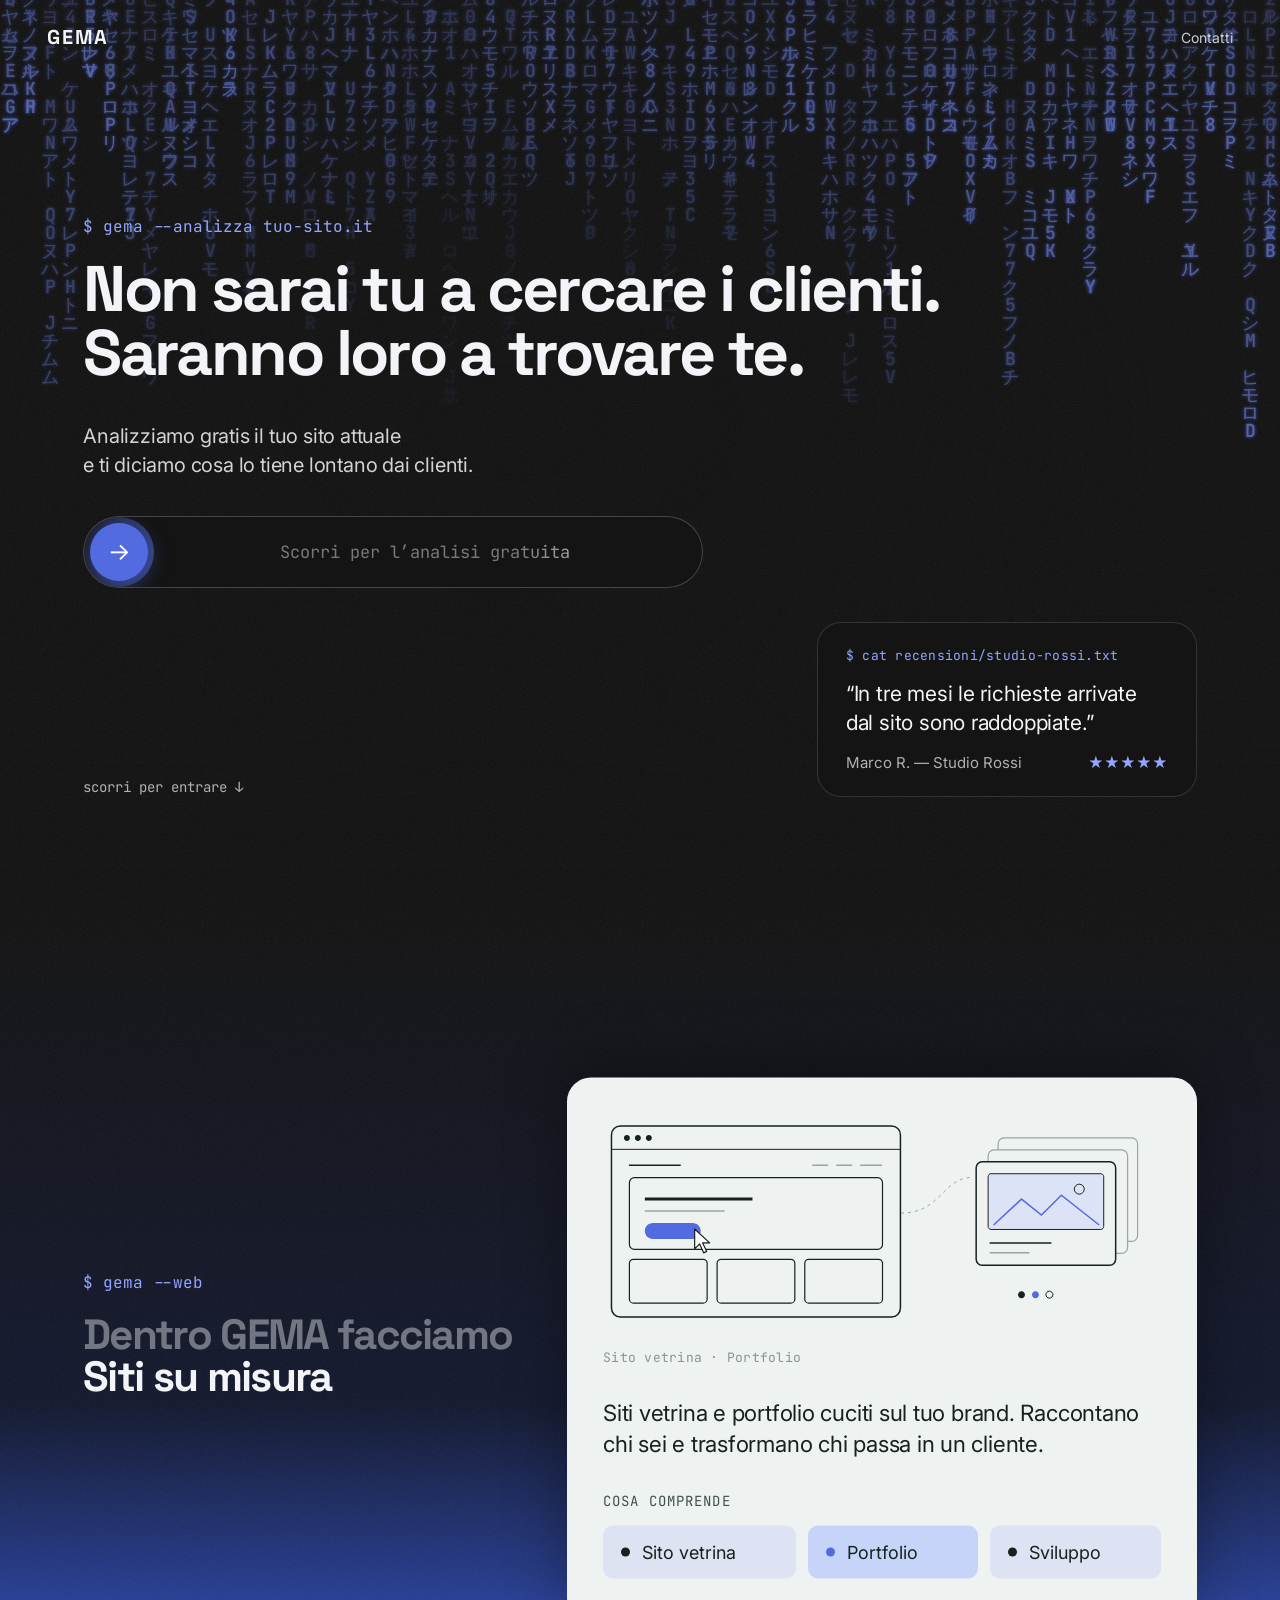
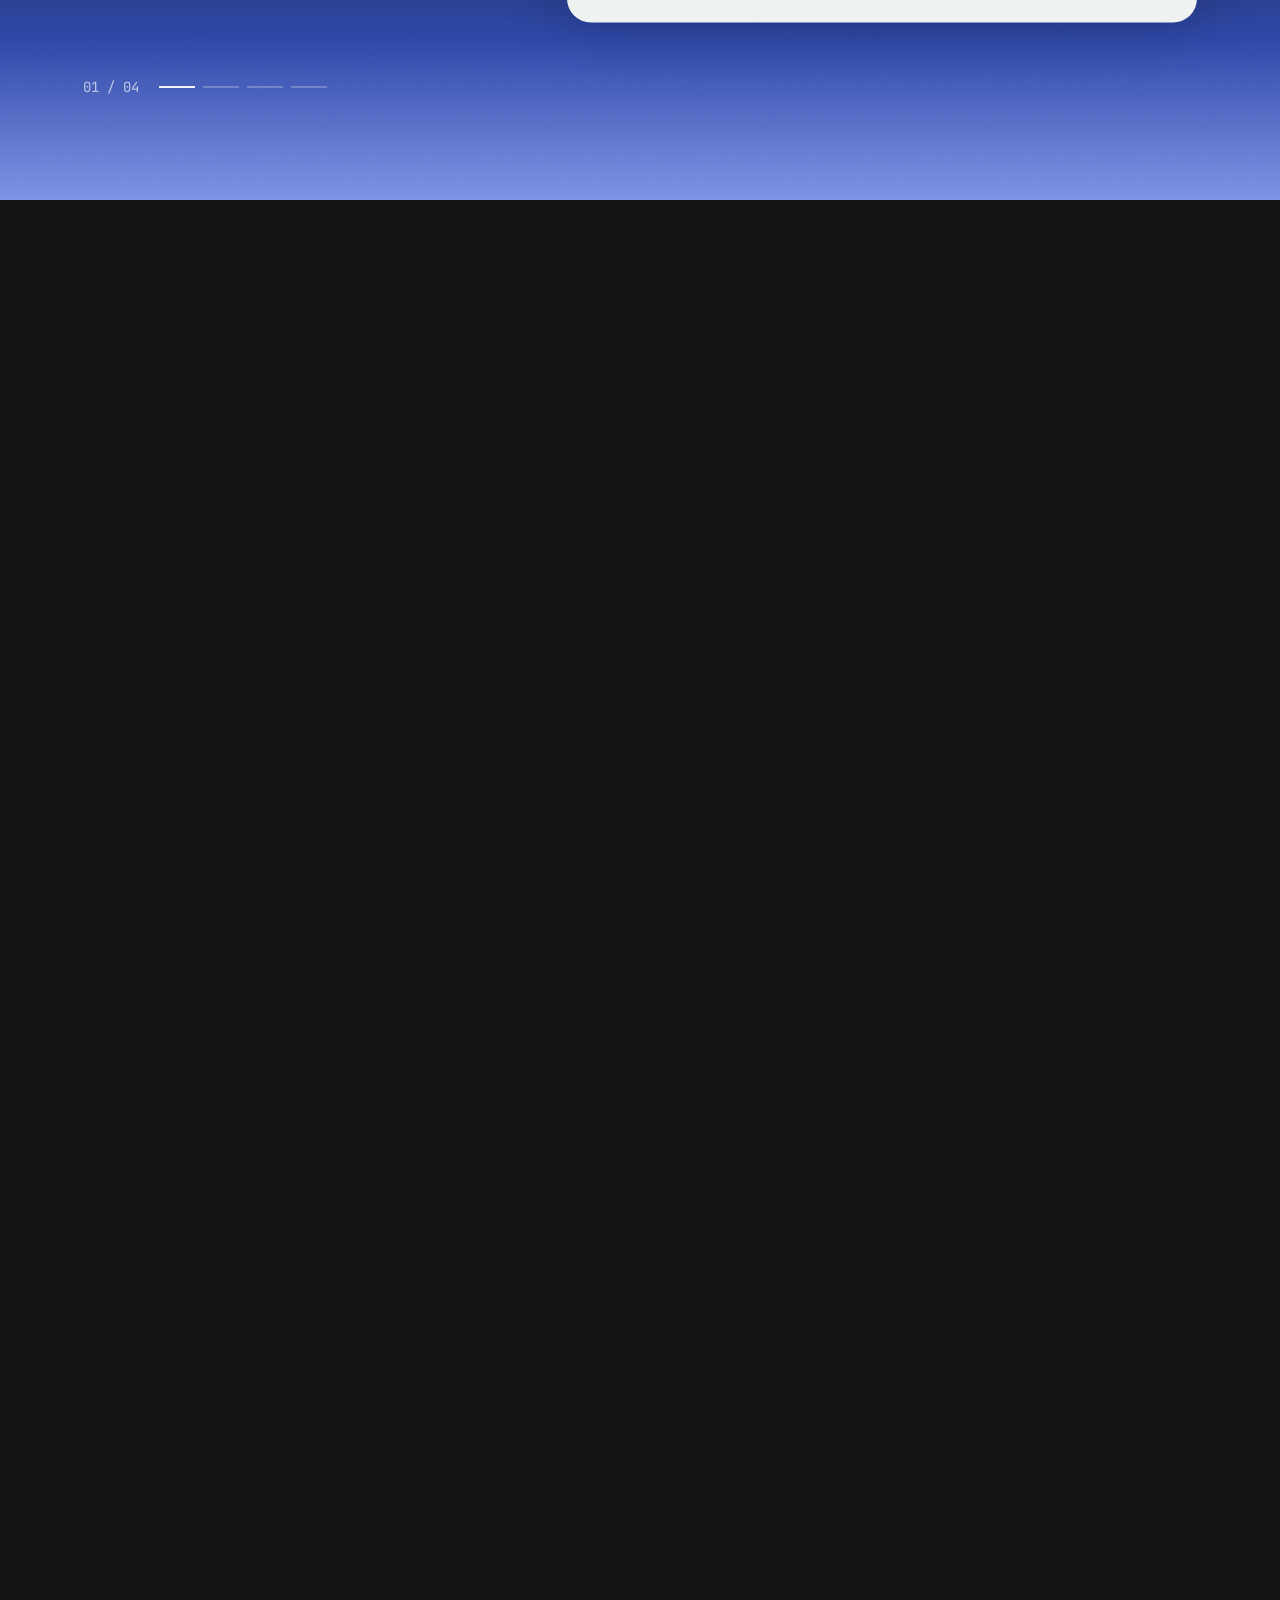
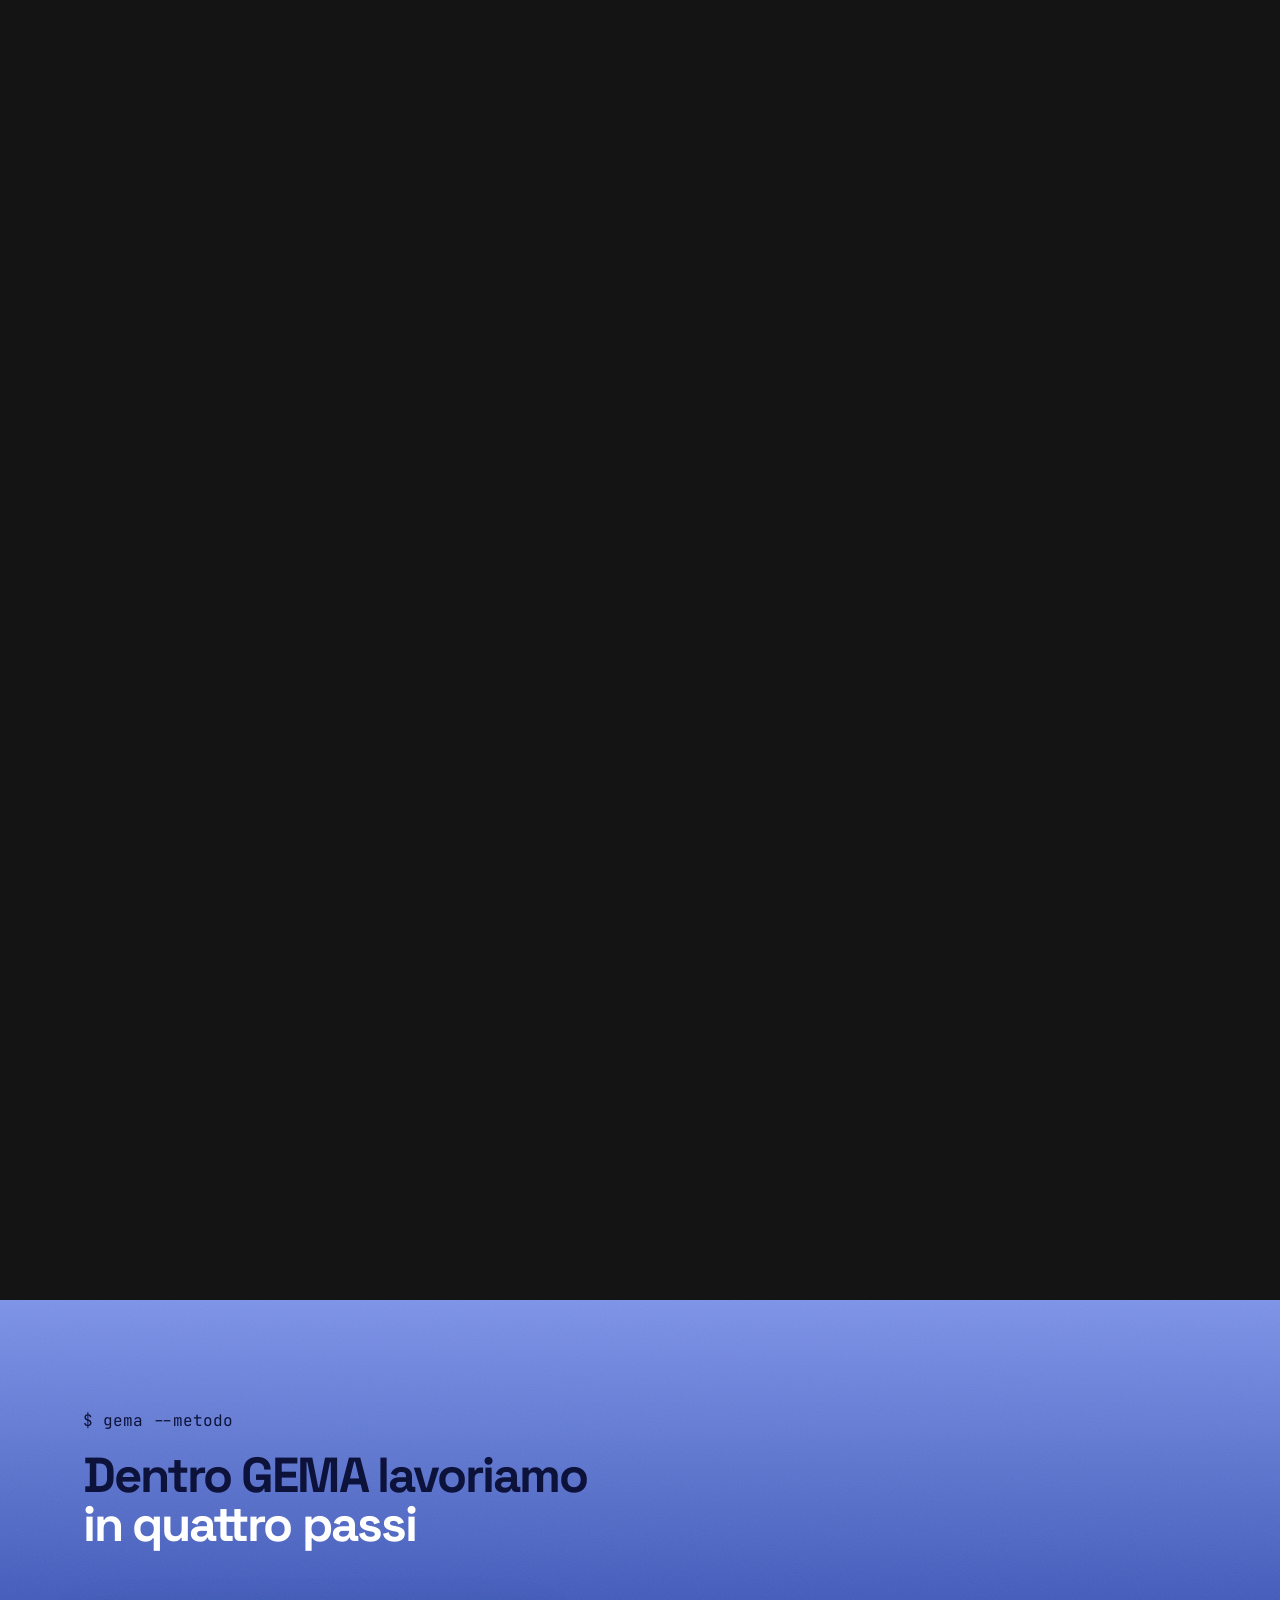
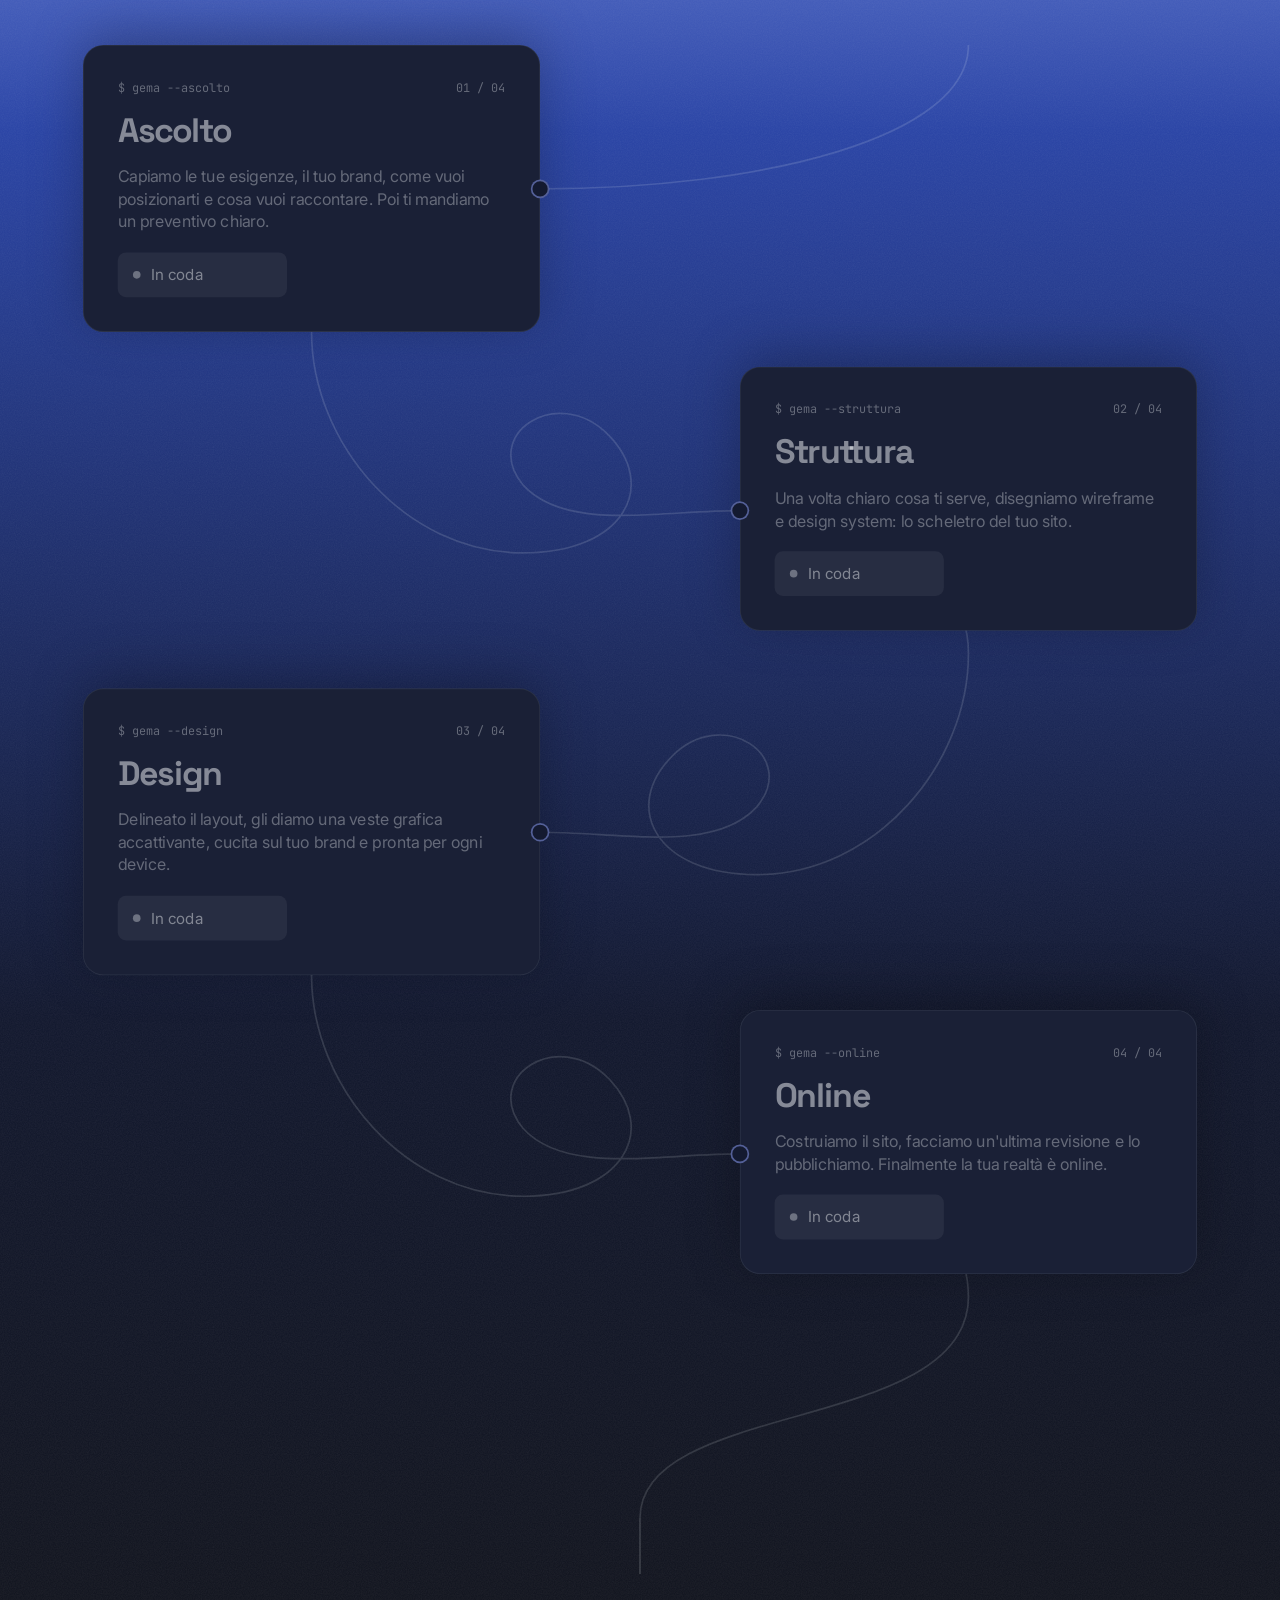
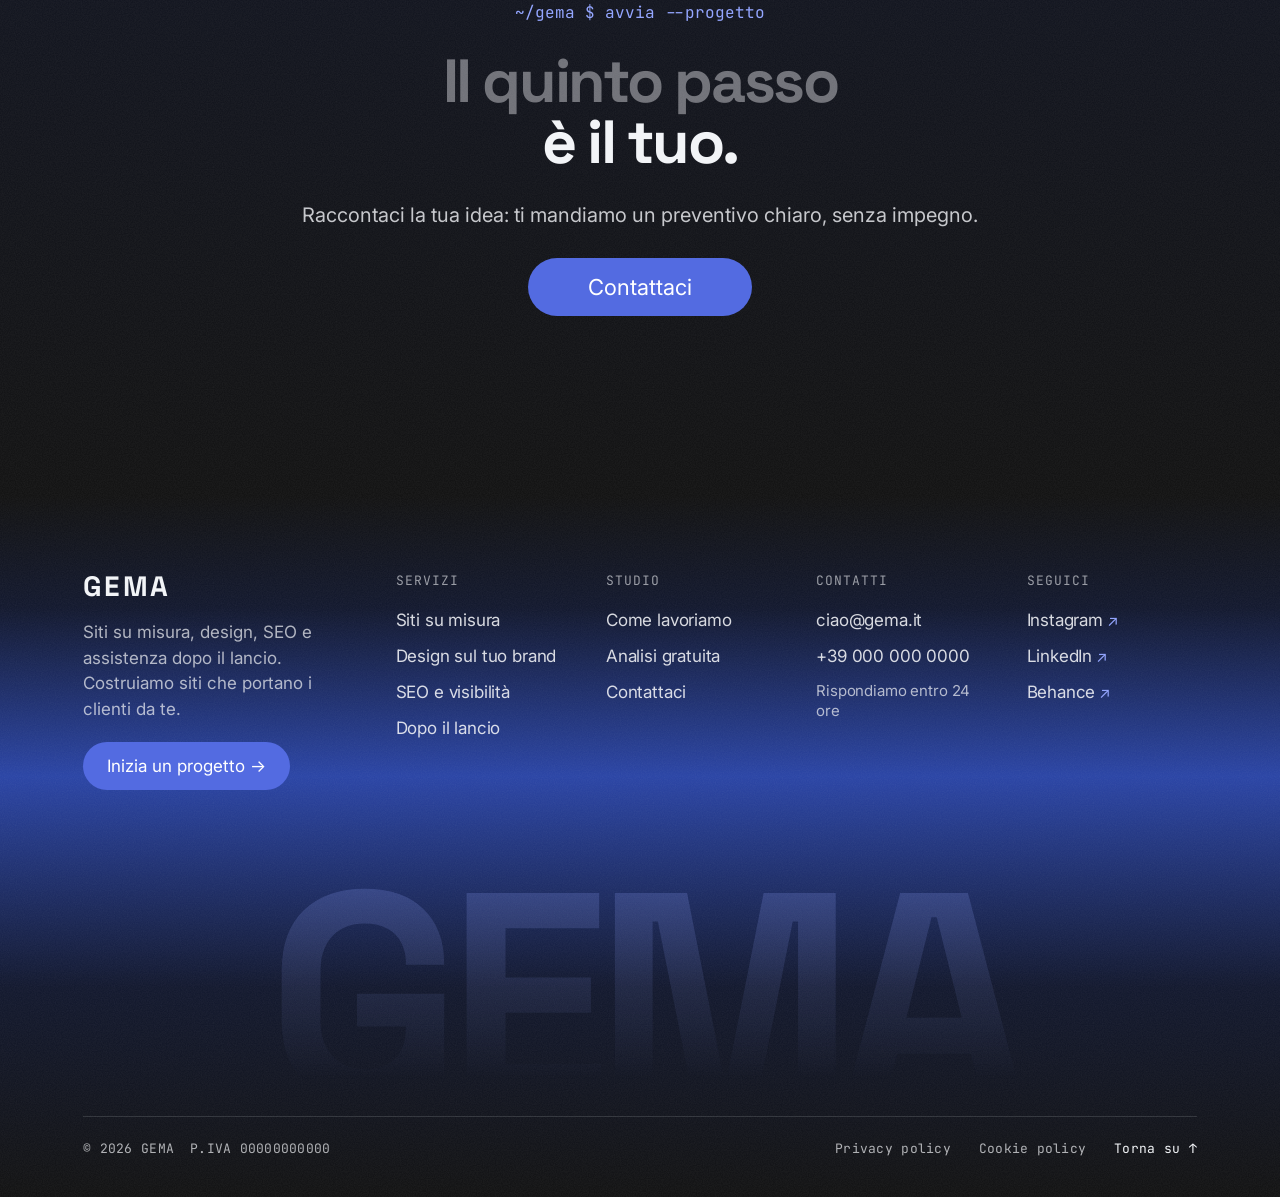
==== commit 719aada1: "Sito dal Figma "sito definitivo": home, pagina contatti e transizioni - Home: hero con sfondo Matrix" ====
--- a/index.html
+++ b/index.html
@@ -3,559 +3,234 @@
 <head>
 <meta charset="utf-8">
 <meta name="viewport" content="width=device-width, initial-scale=1">
-<title>GEMA — Entra nel computer</title>
+<title>GEMA — Siti che ti fanno trovare</title>
+<meta name="description" content="GEMA progetta siti su misura, design, SEO e assistenza dopo il lancio. Non sarai tu a cercare i clienti: saranno loro a trovare te.">
 <link rel="preconnect" href="https://fonts.googleapis.com">
-<link href="https://fonts.googleapis.com/css2?family=Space+Grotesk:wght@500;700&amp;family=Inter:wght@400;500&amp;family=JetBrains+Mono:wght@400;500&amp;display=swap" rel="stylesheet">
-<style>
-body{margin:0;background:#0A0B0F}
-a{color:#6EF2C4}a:hover{color:#A8F8DC}
-@keyframes caretBlink{0%,49%{opacity:1}50%,100%{opacity:0}}
-@keyframes hintRun{0%{transform:translateY(-100%)}100%{transform:translateY(100%)}}
-@keyframes ghEnterTop{from{transform:translateY(-100%) scaleY(1.5);opacity:0;filter:blur(15px)}to{transform:translateY(-50%) scaleY(1);opacity:1;filter:blur(0)}}
-@keyframes ghEnterBottom{from{transform:translateY(100%) scaleY(1.5);opacity:0;filter:blur(15px)}to{transform:translateY(50%) scaleY(1);opacity:1;filter:blur(0)}}
-@keyframes ghArcTop{from{transform:translateY(-40%) scale(var(--s))}to{transform:translateY(0) scale(var(--s))}}
-@keyframes ghArcBottom{from{transform:translateY(40%) scale(var(--s))}to{transform:translateY(0) scale(var(--s))}}
-.gh-wrap-top{animation:ghEnterTop 2s cubic-bezier(.16,1,.3,1) both}
-.gh-wrap-bottom{animation:ghEnterBottom 2s cubic-bezier(.16,1,.3,1) both}
-.gh-top .gh-move{animation:ghArcTop 2s cubic-bezier(.16,1,.3,1) both}
-.gh-bottom .gh-move{animation:ghArcBottom 2s cubic-bezier(.16,1,.3,1) both}
-@keyframes loadPulse{0%,100%{opacity:.35}50%{opacity:1}}
-.caret{animation:caretBlink 1s steps(1) infinite}
-.hint-run{animation:hintRun 1.6s cubic-bezier(.6,0,.4,1) infinite}
-.load-pulse{animation:loadPulse 1.4s ease-in-out infinite}
-@media (prefers-reduced-motion: reduce){.caret,.hint-run,.load-pulse,.gh-wrap-top,.gh-wrap-bottom,.gh-move{animation:none !important}}
-</style>
+<link rel="preconnect" href="https://fonts.gstatic.com" crossorigin>
+<link href="https://fonts.googleapis.com/css2?family=Space+Grotesk:wght@700&family=Inter:wght@400&family=JetBrains+Mono:wght@400&display=swap" rel="stylesheet">
+<link rel="stylesheet" href="assets/css/gema.css">
+<!-- Se arrivi con una transizione (es. dai contatti), la pagina si apre con il pannello blu: la classe va messa prima del primo disegno -->
+<script>try{if(sessionStorage.getItem("gema-pt"))document.documentElement.classList.add("pt-arrive")}catch(e){}</script>
 </head>
 <body>
-<div style="width: 100%; font-family: Inter, system-ui, sans-serif; color: #F2F4F7; background: #0A0B0F">
-
-  <!-- Traccia di scroll: lo stage resta fisso mentre scorri -->
-  <section data-ref="track" style="position: relative; height: 2600px">
-    <div style="position: sticky; top: 0; height: 100vh; overflow: hidden; background: var(--stage-bg)">
-
-      <!-- Sfondo "Glow Horizon": archi luminosi che entrano dall'alto o dal basso -->
-      <div data-if="isHorizonTop" style="display: contents">
-        <div aria-hidden="true" class="gh-top" style="position: absolute; inset: 0; z-index: 0; overflow: hidden">
-          <div class="gh-wrap-top" style="position: absolute; inset: 0; isolation: isolate; transform: translateY(-50%)">
-            <div class="" style="--s: 1.32; position: absolute; inset: 0; border-radius: 100%; transform: scale(1.32); background: #FFFFFF; box-shadow: 0px -4px 23px 0px #ffffffb5; animation-delay: 1.2s"></div>
-            <div class="gh-move" style="--s: 1.2; position: absolute; inset: 0; border-radius: 100%; transform: scale(1.2); background: #536BE1; filter: blur(31px); animation-delay: 0.6s"></div>
-            <div class="gh-move" style="--s: 1.24; position: absolute; inset: 0; border-radius: 100%; transform: scale(1.24); background: #2E43B0; filter: blur(21px); animation-delay: 0s"></div>
-            <div class="gh-move" style="--s: 1.2; position: absolute; inset: 0; border-radius: 100%; transform: scale(1.2); background: #000; filter: blur(51px); animation-delay: 0s"></div>
-          </div>
-        </div>
-      </div>
-      <div data-if="isHorizonBottom" style="display: contents">
-        <div aria-hidden="true" class="gh-bottom" style="position: absolute; inset: 0; z-index: 0; overflow: hidden">
-          <div class="gh-wrap-bottom" style="position: absolute; inset: 0; isolation: isolate; transform: translateY(50%)">
-            <div class="" style="--s: 1.32; position: absolute; inset: 0; border-radius: 100%; transform: scale(1.32); background: #FFFFFF; box-shadow: 0px 4px 23px 0px #ffffffb5; animation-delay: 1.2s"></div>
-            <div class="gh-move" style="--s: 1.2; position: absolute; inset: 0; border-radius: 100%; transform: scale(1.2); background: #536BE1; filter: blur(31px); animation-delay: 0.6s"></div>
-            <div class="gh-move" style="--s: 1.24; position: absolute; inset: 0; border-radius: 100%; transform: scale(1.24); background: #2E43B0; filter: blur(21px); animation-delay: 0s"></div>
-            <div class="gh-move" style="--s: 1.2; position: absolute; inset: 0; border-radius: 100%; transform: scale(1.2); background: #000; filter: blur(51px); animation-delay: 0s"></div>
-          </div>
-        </div>
-      </div>
-
-      <!-- Sfondo "Glow": gradiente con grana (21st.dev Gradient Builder) -->
-      <div data-if="isGrad" style="display: contents">
-        <div aria-hidden="true" style="position: absolute; inset: 0; z-index: 0; overflow: hidden; background-color: #F7F4EC; background-image: radial-gradient(100% 50% at 50% 70%, #d8586a 0.0%, #D0384E 20.4%, #E8B5BD 41.1%, #B1C2DE 61.8%, #2C5FB3 82.5%, rgba(44, 95, 179, 0) 85.3%), radial-gradient(42% 19% at 50% 70%, rgba(224, 126, 140, 0.396) 0%, rgba(208, 56, 78, 0.154) 38%, rgba(208, 56, 78, 0) 72%), radial-gradient(53% 29% at 50% 70%, rgba(232, 181, 189, 0.143) 0%, rgba(232, 181, 189, 0) 80%)">
-          <svg aria-hidden="true" style="position: absolute; inset: 0; width: 100%; height: 100%; opacity: 0.21; mix-blend-mode: overlay">
-            <filter id="grain-glow-hero">
-              <feTurbulence type="fractalNoise" baseFrequency="0.8" numOctaves="2" stitchTiles="stitch"></feTurbulence>
-              <feColorMatrix type="saturate" values="0"></feColorMatrix>
-            </filter>
-            <rect width="100%" height="100%" filter="url(#grain-glow-hero)"></rect>
-          </svg>
-        </div>
-      </div>
-
-      <!-- Sfondo dinamico di glifi -->
-      <canvas data-ref="bg" aria-hidden="true" style="position: absolute; left: 0; top: 0; width: 100%; height: 100%; display: block; z-index: 1"></canvas>
-
-      <!-- Scena 3D -->
-      <canvas data-ref="canvas" aria-label="MacBook 3D che ruota e, scorrendo, si avvicina fino a entrare nello schermo" role="img" style="position: absolute; left: 0; top: 0; width: 100%; height: 100%; display: block; z-index: 5"></canvas>
-
-      <div data-if="loading" style="display: contents">
-        <p class="load-pulse" style="position: absolute; left: 0; right: 0; top: 62%; z-index: 6; margin: 0; text-align: center; font-family: 'JetBrains Mono', monospace; font-size: 13px; letter-spacing: 0.14em; text-transform: uppercase; color: var(--hint)">Caricamento modello…</p>
-      </div>
-      <div data-if="failed" style="display: contents">
-        <p style="position: absolute; left: 0; right: 0; top: 62%; z-index: 6; margin: 0; text-align: center; font-family: 'JetBrains Mono', monospace; font-size: 13px; color: #FFB86B">Il modello 3D non si è caricato. Ricarica la pagina.</p>
-      </div>
-
-
-      <!-- Titolo hero -->
-      <div data-ref="heroText" style="position: absolute; left: 0; right: 0; top: 12%; z-index: 10; display: flex; flex-direction: column; align-items: center; gap: 18px; padding: 0 24px; text-align: center; pointer-events: none">
-        <p style="margin: 0; font-family: 'JetBrains Mono', monospace; font-size: 13px; letter-spacing: 0.18em; text-transform: uppercase; color: var(--kicker)">Scorri per attraversare il vetro</p>
-        <h1 style="margin: 0; font-family: 'Space Grotesk', sans-serif; font-weight: 700; font-size: clamp(40px, 5.4vw, 80px); line-height: 0.98; letter-spacing: -0.035em; max-width: 20ch; color: var(--ink)">Il mondo è più grande dentro lo schermo.</h1>
-      </div>
-
-      <!-- Suggerimento scroll -->
-      <div data-ref="hint" style="position: absolute; left: 50%; bottom: 28px; transform: translateX(-50%); z-index: 10; display: flex; flex-direction: column; align-items: center; gap: 10px; font-size: 12px; letter-spacing: 0.14em; text-transform: uppercase; color: var(--hint)">
-        <span>Scorri</span>
-        <span aria-hidden="true" style="position: relative; display: block; width: 1px; height: 44px; overflow: hidden; background: var(--hint-track)">
-          <span class="hint-run" style="position: absolute; left: 0; top: 0; width: 1px; height: 100%; background: var(--ink)"></span>
-        </span>
-      </div>
-
-      <!-- Dentro lo schermo -->
-      <div data-ref="inside" style="position: absolute; inset: 0; z-index: 20; opacity: 0; pointer-events: none; display: flex; align-items: center; justify-content: center; padding: 96px 24px; box-sizing: border-box; background-color: #04140F; background-image: linear-gradient(rgba(110,242,196,0.07) 1px, transparent 1px), linear-gradient(90deg, rgba(110,242,196,0.07) 1px, transparent 1px); background-size: 56px 56px; box-shadow: inset 0 0 220px rgba(110,242,196,0.16)">
-        <div data-ref="insideInner" style="display: flex; flex-direction: column; align-items: center; gap: 24px; text-align: center; max-width: 820px">
-          <p style="margin: 0; font-family: 'JetBrains Mono', monospace; font-size: 16px; color: var(--accent)">~/gema $ benvenuto<span class="caret">▍</span></p>
-          <h2 style="margin: 0; font-family: 'Space Grotesk', sans-serif; font-weight: 700; font-size: clamp(56px, 10vw, 148px); line-height: 0.92; letter-spacing: -0.045em; color: #F2F4F7">Sei dentro.</h2>
-          <p style="margin: 0; font-size: clamp(16px, 1.5vw, 20px); line-height: 1.55; color: #B7C2BE; max-width: 52ch">[UNA FRASE SU COSA TROVA CHI ENTRA IN GEMA]</p>
-          <div style="display: flex; flex-wrap: wrap; justify-content: center; gap: 12px; margin-top: 8px">
-            <a href="#dentro" style="display: inline-flex; align-items: center; min-height: 48px; padding: 0 26px; border-radius: 999px; background: var(--accent); color: #04140F; font-weight: 500; font-size: 15px; text-decoration: none">Inizia</a>
-            <a href="#dentro" style="display: inline-flex; align-items: center; min-height: 48px; padding: 0 26px; border-radius: 999px; border: 1px solid rgba(110,242,196,0.4); color: #E6FBF3; font-weight: 500; font-size: 15px; text-decoration: none">Scopri di più</a>
-          </div>
-        </div>
-      </div>
-
-    </div>
-  </section>
-
-  <!-- Navbar: compare quando si esce dalla hero -->
-  <header data-ref="nav" style="position: fixed; top: 0; left: 0; right: 0; z-index: 40; display: flex; align-items: center; justify-content: flex-end; min-height: 72px; padding: 0 clamp(20px, 4vw, 56px); box-sizing: border-box; opacity: 0; pointer-events: none">
-    <nav aria-label="Principale" style="display: flex; gap: 28px; flex-wrap: wrap; font-size: 14px">
-      <a href="#dentro" style="color: #E6E9EF; text-decoration: none">Progetto</a>
-      <a href="#dentro" style="color: #E6E9EF; text-decoration: none">Studio</a>
-      <a href="#dentro" style="color: #E6E9EF; text-decoration: none">Contatti</a>
+
+<!-- Pannello della transizione d'ingresso (visibile solo arrivando con una transizione) -->
+<div class="pt-cover pt-in" aria-hidden="true"><p class="pt-word display"></p></div>
+
+<!-- Navbar fissa: compare con lo scorrimento -->
+<header class="topbar" aria-label="Navigazione">
+  <div class="topbar-in">
+    <a href="#top" class="logo">GEMA</a>
+    <nav class="topbar-links">
+      <a href="#cosa-facciamo">Cosa facciamo</a>
+      <a href="#come-lavoriamo">Come lavoriamo</a>
+      <a class="btn" href="contatti.html" data-to-contact>Contattaci</a>
     </nav>
-  </header>
-  <!-- Logo che esce dallo schermo e si sposta in alto a sinistra -->
-  <a data-ref="floatLogo" href="#dentro" aria-label="GEMA" style="position: fixed; left: 0; top: 0; z-index: 41; display: block; width: 833px; height: 268px; transform-origin: 0 0; opacity: 0; pointer-events: none">
-    <canvas data-ref="floatCanvas" width="1666" height="536" style="display: block; width: 100%; height: 100%"></canvas>
-  </a>
-
-  <!-- Continua dentro lo schermo -->
-  <section id="dentro" style="background-color: #04140F; background-image: linear-gradient(rgba(110,242,196,0.07) 1px, transparent 1px), linear-gradient(90deg, rgba(110,242,196,0.07) 1px, transparent 1px); background-size: 56px 56px; padding: 120px clamp(20px, 5vw, 80px) 48px">
-    <div style="max-width: 1200px; margin: 0 auto; display: flex; flex-direction: column; gap: 48px">
-      <h3 style="margin: 0; font-family: 'Space Grotesk', sans-serif; font-weight: 700; font-size: clamp(32px, 4vw, 56px); letter-spacing: -0.03em; line-height: 1.02; max-width: 18ch">Cosa c'è qui dentro</h3>
-      <div style="display: grid; grid-template-columns: repeat(auto-fit, minmax(260px, 1fr)); gap: 20px">
-        <article style="display: flex; flex-direction: column; gap: 12px; padding: 28px; border-radius: 14px; border: 1px solid rgba(110,242,196,0.22); background: rgba(4,20,15,0.85)">
-          <span style="font-family: 'JetBrains Mono', monospace; font-size: 13px; color: var(--accent)">01</span>
-          <h4 style="margin: 0; font-family: 'Space Grotesk', sans-serif; font-size: 22px; font-weight: 500">[TITOLO]</h4>
-          <p style="margin: 0; font-size: 15px; line-height: 1.6; color: #B7C2BE">[DESCRIZIONE BREVE]</p>
-        </article>
-        <article style="display: flex; flex-direction: column; gap: 12px; padding: 28px; border-radius: 14px; border: 1px solid rgba(110,242,196,0.22); background: rgba(4,20,15,0.85)">
-          <span style="font-family: 'JetBrains Mono', monospace; font-size: 13px; color: var(--accent)">02</span>
-          <h4 style="margin: 0; font-family: 'Space Grotesk', sans-serif; font-size: 22px; font-weight: 500">[TITOLO]</h4>
-          <p style="margin: 0; font-size: 15px; line-height: 1.6; color: #B7C2BE">[DESCRIZIONE BREVE]</p>
-        </article>
-        <article style="display: flex; flex-direction: column; gap: 12px; padding: 28px; border-radius: 14px; border: 1px solid rgba(110,242,196,0.22); background: rgba(4,20,15,0.85)">
-          <span style="font-family: 'JetBrains Mono', monospace; font-size: 13px; color: var(--accent)">03</span>
-          <h4 style="margin: 0; font-family: 'Space Grotesk', sans-serif; font-size: 22px; font-weight: 500">[TITOLO]</h4>
-          <p style="margin: 0; font-size: 15px; line-height: 1.6; color: #B7C2BE">[DESCRIZIONE BREVE]</p>
-        </article>
-      </div>
-      <footer style="margin-top: 72px; padding-top: 24px; border-top: 1px solid rgba(110,242,196,0.15); font-size: 13px; line-height: 1.6; color: #9AA3B2">
-        Modello 3D “MacBook Pro M3 16 inch 2024” di <a href="https://sketchfab.com/jackbaeten">jackbaeten</a> su Sketchfab, con licenza <a href="https://creativecommons.org/licenses/by/4.0/">CC BY 4.0</a>. Modificato: modello compresso e contenuto dello schermo sostituito.
-      </footer>
-    </div>
-  </section>
+  </div>
+</header>
+
+<!-- ============ HERO ============ -->
+<div class="hero" id="top">
+  <!-- Sfondo "Matrix Rain" (porting in JS puro del componente React MatrixRain) + velo -->
+  <div class="matrix" data-matrix aria-hidden="true"></div>
+  <div class="veil" aria-hidden="true"></div>
+  <div class="fade" aria-hidden="true"></div>
+  <div class="grain"></div>
+
+  <nav class="nav" aria-label="Principale">
+    <a href="#top" class="logo">GEMA</a>
+    <a href="contatti.html" class="link" data-to-contact>Contatti</a>
+  </nav>
+
+  <div class="wrap">
+    <div class="hero-content">
+      <div class="hero-title">
+        <p class="cmd">$ gema --analizza tuo-sito.it</p>
+        <h1 class="display">Non sarai tu a cercare i clienti.<br>Saranno loro a trovare te.</h1>
+      </div>
+      <p class="sub">Analizziamo gratis il tuo sito attuale<br class="br-lg"> e ti diciamo cosa lo tiene lontano dai clienti.</p>
+      <!-- Slider: trascina il pallino fino in fondo (o cliccalo) per andare ai contatti con "Analisi gratuita" già scelta -->
+      <div class="slide" data-href="contatti.html#analisi">
+        <span class="slide-fill" aria-hidden="true"></span>
+        <span class="slide-label">Scorri per l’analisi gratuita</span>
+        <button class="slide-knob" type="button" aria-label="Richiedi l’analisi gratuita del tuo sito">→</button>
+      </div>
+    </div>
+
+    <a class="scroll-hint" href="#cosa-facciamo">scorri per entrare ↓</a>
+
+    <figure class="review" style="margin:0">
+      <p class="cmd">$ cat recensioni/studio-rossi.txt</p>
+      <blockquote>“In tre mesi le richieste arrivate dal sito sono raddoppiate.”</blockquote>
+      <figcaption class="who"><span>Marco R. — Studio Rossi</span><span class="stars" aria-label="5 stelle su 5">★★★★★</span></figcaption>
+    </figure>
+  </div>
 </div>
 
-<script src="vendor/three.min.js"></script>
-<script src="vendor/GLTFLoader.js"></script>
-<script src="vendor/RoomEnvironment.js"></script>
-<script>
-// ===== Impostazioni (le stesse dei Tweaks del canvas) =====
-var CONFIG = {
-  sfondo: 'orizzonte',    // 'orizzonte' | 'gradiente' | 'glifi'
-  orizzonte: 'alto',      // 'alto' | 'basso'
-  dispositivo: 'auto',    // 'auto' (telefono sotto i 768 px) | 'computer' | 'telefono'
-  accent: '#6EF2C4',      // colore di bottoni e scena "Sei dentro"
-  spinSpeed: 18           // gradi al secondo
-};
-
-// Piccolo adattatore: fa girare qui lo stesso componente del canvas Design
-class DCLogic {
-  constructor(props) { this.props = props; this.state = {}; }
-  setState(patch) { Object.assign(this.state, patch); renderHero(); }
-}
-class Component extends DCLogic {
-  componentDidMount() {
-    var self = this;
-    this.els = this.els || {};
-    this.alive = true;
-    var tries = 0;
-    // In automatico: se la finestra passa sopra o sotto i 768 px cambia modello
-    var rt = null;
-    this.onResize = function () { clearTimeout(rt); rt = setTimeout(function () { if (self.alive) self.componentDidUpdate(); }, 250); };
-    window.addEventListener('resize', this.onResize);
-    var wait = function () {
-      if (!self.alive) return;
-      if (window.THREE && window.THREE.GLTFLoader && window.THREE.RoomEnvironment && self.els.canvas && self.els.bg) { self.initScene(); return; }
-      if (++tries > 200) { self.setState({ failed: true }); return; }
-      setTimeout(wait, 50);
-    };
-    wait();
-  }
-
-  resolveDevice() {
-    var d = this.props.dispositivo || 'auto';
-    if (d === 'computer' || d === 'telefono') return d;
-    return window.matchMedia && window.matchMedia('(max-width: 767px)').matches ? 'telefono' : 'computer';
-  }
-
-  stopScene() {
-    if (this.raf) cancelAnimationFrame(this.raf);
-    if (this.blink) clearInterval(this.blink);
-    if (this.cleanupBg) this.cleanupBg();
-    if (this.renderer) this.renderer.dispose();
-    this.raf = null; this.blink = null; this.cleanupBg = null; this.renderer = null; this.scene = null;
-  }
-
-  componentDidUpdate() {
-    // Cambio di dispositivo dai Tweaks: ricarica la scena con l'altro modello
-    if (this.renderer && this.device && this.resolveDevice() !== this.device) {
-      this.stopScene();
-      this.setState({ loading: true, failed: false });
-      this.initScene();
-    }
-  }
-
-  componentWillUnmount() {
-    if (this.onResize) window.removeEventListener('resize', this.onResize);
-    this.alive = false;
-    if (this.raf) cancelAnimationFrame(this.raf);
-    if (this.blink) clearInterval(this.blink);
-    if (this.cleanupBg) this.cleanupBg();
-    if (this.renderer) this.renderer.dispose();
-  }
-
-  initScene() {
-    var self = this, THREE = window.THREE, e = this.els;
-    var reduce = window.matchMedia && window.matchMedia('(prefers-reduced-motion: reduce)').matches;
-    var clamp = function (v, a, b) { return Math.max(a, Math.min(b, v)); };
-    var smooth = function (a, b, v) { var t = clamp((v - a) / (b - a), 0, 1); return t * t * (3 - 2 * t); };
-
-    // Renderer, scena, luci
-    var renderer = new THREE.WebGLRenderer({ canvas: e.canvas, antialias: true, alpha: true });
-    renderer.setPixelRatio(Math.min(window.devicePixelRatio || 1, 2));
-    renderer.outputEncoding = THREE.sRGBEncoding;
-    renderer.toneMapping = THREE.ACESFilmicToneMapping;
-    renderer.toneMappingExposure = 0.72;
-    this.renderer = renderer;
-    var scene = new THREE.Scene();
-    this.scene = scene; this.device = this.resolveDevice();
-    var pmrem = new THREE.PMREMGenerator(renderer);
-    scene.environment = pmrem.fromScene(new THREE.RoomEnvironment(), 0.04).texture;
-    var key = new THREE.DirectionalLight(0xffffff, 0.55); key.position.set(3, 5, 4); scene.add(key);
-    var rim = new THREE.DirectionalLight(0x6ef2c4, 0.9); rim.position.set(-4, 2, -5); scene.add(rim);
-
-    // Sfondo di glifi: campo di caratteri illuminato da bagliori, scia del cursore e onde al clic
-    var bg = e.bg, bctx = bg.getContext('2d');
-    var CHARS = 'ABCDEFGHIJKLMNOPQRSTUVWXYZ0123456789#$%&*+=<>/\\|{}[]:;.~^-_?!';
-    var cellW = 14, cellH = 20, cols = 0, rows = 0, glyphs = [], bgW = 0, bgH = 0, bgDpr = 1;
-    var trail = [], ripples = [], pointer = null, lastBg = 0;
-    var resizeBg = function () {
-      var w = bg.clientWidth, h = bg.clientHeight; if (!w || !h) return;
-      bgDpr = Math.min(window.devicePixelRatio || 1, 2);
-      bg.width = Math.round(w * bgDpr); bg.height = Math.round(h * bgDpr); bgW = w; bgH = h;
-      cols = Math.ceil(w / cellW) + 1; rows = Math.ceil(h / cellH) + 1; glyphs = [];
-      for (var i = 0; i < cols * rows; i++) glyphs.push(CHARS[(Math.random() * CHARS.length) | 0]);
-    };
-    var stageRect = function () { return bg.getBoundingClientRect(); };
-    var onMove = function (ev) {
-      var r = stageRect(); var x = ev.clientX - r.left, y = ev.clientY - r.top;
-      if (x < 0 || y < 0 || x > r.width || y > r.height) { pointer = null; return; }
-      pointer = { x: x, y: y }; trail.push({ x: x, y: y, life: 1 }); if (trail.length > 28) trail.shift();
-    };
-    var onDown = function (ev) {
-      var r = stageRect(); var x = ev.clientX - r.left, y = ev.clientY - r.top;
-      if (x < 0 || y < 0 || x > r.width || y > r.height) return;
-      ripples.push({ x: x, y: y, t: 0 }); if (ripples.length > 6) ripples.shift();
-    };
-    window.addEventListener('pointermove', onMove, { passive: true });
-    window.addEventListener('pointerdown', onDown, { passive: true });
-    this.cleanupBg = function () { window.removeEventListener('pointermove', onMove); window.removeEventListener('pointerdown', onDown); };
-    var hexRgb = function (h) { h = (h || '#6EF2C4').replace('#', ''); return [parseInt(h.slice(0, 2), 16), parseInt(h.slice(2, 4), 16), parseInt(h.slice(4, 6), 16)]; };
-    var bgCleared = false;
-    var drawBg = function (now, fade) {
-      if ((self.props.sfondo || 'orizzonte') !== 'glifi') { if (!bgCleared && bgW) { bctx.setTransform(1, 0, 0, 1, 0, 0); bctx.clearRect(0, 0, bg.width, bg.height); bgCleared = true; } lastBg = now; return; }
-      bgCleared = false;
-      if (bg.clientWidth !== bgW || bg.clientHeight !== bgH) resizeBg();
-      if (!cols) return;
-      var dt = Math.min(100, now - (lastBg || now)); lastBg = now;
-      var ts = now / 1000, rgb = hexRgb(self.props.accent);
-      var glows = [
-        { x: bgW * (0.5 + 0.38 * Math.sin(ts * 0.13)), y: bgH * (0.5 + 0.34 * Math.cos(ts * 0.17)), r: Math.max(bgW, bgH) * 0.32 },
-        { x: bgW * (0.5 + 0.42 * Math.cos(ts * 0.09 + 2)), y: bgH * (0.5 + 0.3 * Math.sin(ts * 0.11 + 1)), r: Math.max(bgW, bgH) * 0.26 },
-        { x: bgW * (0.5 + 0.3 * Math.sin(ts * 0.07 + 4)), y: bgH * (0.5 + 0.4 * Math.sin(ts * 0.15 + 3)), r: Math.max(bgW, bgH) * 0.22 }
-      ];
-      trail.forEach(function (p) { p.life -= dt / 700; }); trail = trail.filter(function (p) { return p.life > 0; });
-      ripples.forEach(function (rp) { rp.t += dt / 1000; }); ripples = ripples.filter(function (rp) { return rp.t < 2.4; });
-      var swaps = reduce ? 0 : Math.ceil(cols * rows * 0.004);
-      for (var s = 0; s < swaps; s++) glyphs[(Math.random() * glyphs.length) | 0] = CHARS[(Math.random() * CHARS.length) | 0];
-      bctx.setTransform(bgDpr, 0, 0, bgDpr, 0, 0);
-      bctx.clearRect(0, 0, bgW, bgH);
-      bctx.font = '500 12px "JetBrains Mono", ui-monospace, monospace';
-      bctx.textAlign = 'center'; bctx.textBaseline = 'middle';
-      for (var j = 0; j < rows; j++) {
-        var cy = j * cellH + cellH / 2;
-        for (var i = 0; i < cols; i++) {
-          var cx = i * cellW + cellW / 2, L = 0.035, k, dx, dy, d2;
-          for (k = 0; k < 3; k++) { dx = cx - glows[k].x; dy = cy - glows[k].y; d2 = (dx * dx + dy * dy) / (glows[k].r * glows[k].r); if (d2 < 1) L += 0.32 * (1 - d2) * (1 - d2); }
-          for (k = 0; k < trail.length; k++) { dx = cx - trail[k].x; dy = cy - trail[k].y; d2 = (dx * dx + dy * dy) / 5600; if (d2 < 1) L += 0.55 * trail[k].life * (1 - d2); }
-          for (k = 0; k < ripples.length; k++) {
-            var rp = ripples[k], rad = rp.t * 520, dd = Math.sqrt((cx - rp.x) * (cx - rp.x) + (cy - rp.y) * (cy - rp.y)) - rad;
-            if (dd > -40 && dd < 40) L += 0.7 * (1 - Math.abs(dd) / 40) * (1 - rp.t / 2.4);
-          }
-          L = Math.min(1, L) * fade;
-          if (L < 0.02) continue;
-          bctx.fillStyle = 'rgba(' + rgb[0] + ',' + rgb[1] + ',' + rgb[2] + ',' + L.toFixed(3) + ')';
-          bctx.fillText(glyphs[j * cols + i], cx, cy);
-        }
-      }
-    };
-    var camera = new THREE.PerspectiveCamera(32, 1, 0.05, 2000);
-
-    // Dispositivo: MacBook da computer, telefono da smartphone (si scarica solo il modello che serve)
-    var DEVICES = {
-      computer: { url: 'models/macbook.glb', screen: ['sfCQkHOWyrsLmor'], normalToCenter: true, darken: true, hide: [], texW: 1536, texH: 990, logoFrac: 0.5 },
-      telefono: { url: 'models/phone.glb', screen: ['COLOUR_Black_Screen'], normalToCenter: false, darken: false, hide: ['COLOUR_Black_Apple'], texW: 810, texH: 1740, logoFrac: 0.78 }
-    };
-    var dev = DEVICES[this.resolveDevice()];
-
-    // Contenuto dello schermo, disegnato su un canvas
-    var sc = document.createElement('canvas'); sc.width = dev.texW; sc.height = dev.texH;
-    var ctx = sc.getContext('2d');
-    var screenTex = new THREE.CanvasTexture(sc);
-    screenTex.encoding = THREE.sRGBEncoding;
-    screenTex.anisotropy = renderer.capabilities.getMaxAnisotropy();
-    // Logo GEMA cromato animato (variante 02 "Blu anodizzato")
-    var GEMA_PATHS = [
-      'M32.2579 36.5333C44.5345 36.205 58.1788 36.498 70.5433 36.4938L144.723 36.4677H179.212C185.351 36.4694 195.809 36.049 201.552 37.2438C203.116 39.0794 201.558 98.4341 201.552 104.099C192.032 104.099 185.646 104.099 176.926 104.099C163.72 104.099 155.797 104.099 145.245 104.099C145.305 96.9824 145.277 89.8651 145.16 82.7487C138.297 82.3615 129.333 82.6057 122.343 82.6036C110.964 82.5229 99.5846 82.5649 88.2064 82.7298C87.4387 109.519 88.5722 136.793 88.0874 163.627C87.9583 170.765 87.8995 178.589 88.2497 185.674C105.775 186.317 127.478 185.783 145.168 185.682C145.276 177.639 145.29 169.592 145.209 161.55C134.571 165.615 124.566 170.913 113.544 174.28L113.537 155.656L113.496 129.216C131.247 129.216 183.504 129.216 202.364 129.216C202.364 134.587 202.364 129.385 202.364 135.455C202.364 139.682 202.364 135.896 202.364 139.815C202.946 159.044 202.087 179.674 202.46 199.039C202.556 203.974 202.712 227.446 201.882 230.923C197.789 231.852 185.031 231.562 180.08 231.566H140.632L69.6991 231.558C58.6997 231.558 43.5693 232.004 32.8326 231.449C32.1141 231.016 31.3612 230.671 31.3149 229.624C31.143 225.769 31.2191 220.9 31.2182 217.091L31.2123 180.809L31.2106 88.5896C31.2115 72.6288 31.1757 56.6138 31.2598 40.6522C31.2695 38.8301 31.3485 38.0481 32.2579 36.5333Z',
-      'M224.756 36.517L345.117 36.4745L375.364 36.4813C380.262 36.4834 390.109 36.176 394.356 37.1274C396.568 42.0632 394.11 73.8607 395.005 81.4997C395.101 82.3187 394.717 84.0373 394.173 84.7853C390.001 85.627 368.766 85.2881 363.641 85.2881L311.427 85.283C301.621 85.2826 290.832 85.0623 281.088 85.4352C280.567 89.7075 280.765 105.004 281.079 109.545C288.868 109.948 299.279 109.651 307.218 109.651L357.312 109.623C361.272 109.621 381.747 108.978 384.335 110.736C385.285 113.599 385.433 154.066 384.185 157.106C381.059 158.821 318.448 157.964 309.444 157.96C299.997 157.905 290.55 157.934 281.104 158.048C280.461 163.908 280.868 176.26 281.07 182.424C289.118 182.97 301.582 182.571 310.071 182.567L365.253 182.529C372.04 182.525 388.765 182.121 394.935 182.945C395.41 193.842 394.79 205.168 395.047 216.112C395.11 218.782 395.494 229.83 393.893 231.142C390.858 231.768 384.538 231.575 381.179 231.575H361.559L284.031 231.562L244.61 231.592C238.522 231.604 231.673 231.798 225.611 231.339C224.353 231.247 224.425 231.037 223.909 230.297C223.127 223.356 223.49 210.491 223.488 202.999L223.484 154.121L223.49 78.8599C223.492 65.9316 223.427 52.8894 223.59 39.9594C223.611 38.3387 223.804 37.7472 224.756 36.517Z',
-      'M417.979 36.5213C435.788 36.0685 455.745 36.4911 473.722 36.5163C476.85 41.27 480.466 47.9672 483.333 52.9744C489.757 64.3989 496.324 75.7397 503.042 86.993C512.413 70.5534 522.407 52.5754 532.173 36.4957L568.005 36.4734C572.693 36.4721 583.287 36.214 587.504 36.8787C588.24 37.5165 588.631 38.0294 588.669 39.167C588.892 45.6003 588.799 52.5246 588.799 58.9334L588.808 101.485L588.824 182.083C588.824 187.666 589.451 228.38 587.799 230.797C584.885 231.886 535.41 232.058 532.417 230.89C530.512 228.43 531.294 195.587 531.307 190.08L531.248 132.165C521.688 148.185 512.598 165.443 503.072 181.751C501.663 179.725 500.398 177.404 499.115 175.277C490.535 161.041 482.921 145.992 474.34 131.796C474.832 160.945 474.239 190.227 474.47 219.387C474.5 222.7 474.567 226.168 474.079 229.359C473.966 230.108 473.991 230.558 473.314 230.885C472.104 231.47 470.905 231.491 469.594 231.579C462.505 231.096 422.158 232.428 417.811 230.911C416.709 225.231 417.071 213.598 417.066 207.262L417.075 167.94L417.054 84.8699C417.058 78.5821 416.486 39.933 417.979 36.5213Z',
-      'M667.922 36.5157C686.803 36.2769 706.181 36.4879 725.099 36.4782C731.944 49.2253 739.024 64.2322 745.54 77.2862L783.21 152.645C782.793 153.335 782.348 154.003 781.873 154.655C770.067 170.555 743.005 178.009 724.09 181.112C691.47 185.863 630.219 182.617 610.085 152.54C612.608 146.848 615.627 140.893 618.469 135.333C635.201 102.581 650.938 69.1183 667.922 36.5157Z',
-      'M667.923 195.318C686.804 195.08 706.181 195.291 725.1 195.281C731.843 207.84 738.816 222.592 745.253 235.51H647.626C654.286 222.041 661 208.608 667.923 195.318Z'
-    ];
-    var GEMA_HOLE = 'M696.174 84.686C698.141 86.9428 714.365 126.746 717.514 134.008L697.49 134.001L675.393 133.973L696.174 84.686Z';
-    var LOGO = { velocita: 7 }; // secondi per un passaggio di riflessi
-    var lc = document.createElement('canvas'); lc.width = 1666; lc.height = 536;
-    var lctx = lc.getContext('2d');
-    var gemaPath = new Path2D(), gemaHole = new Path2D(GEMA_HOLE);
-    GEMA_PATHS.forEach(function (d) { gemaPath.addPath(new Path2D(d)); });
-    var CHROME = [[0, '#eef1ff'], [0.25, '#a9b8ff'], [0.46, '#536BE1'], [0.5, '#18215a'], [0.54, '#8296f6'], [0.76, '#d4dcff'], [1, '#6b80ea']];
-    var drawLogo = function (ts) {
-      var c = lctx, S = lc.width / 833;
-      c.setTransform(1, 0, 0, 1, 0, 0); c.clearRect(0, 0, lc.width, lc.height);
-      c.setTransform(S, 0, 0, S, 0, 0);
-      // bordo scuro sotto le lettere (spessore)
-      c.save(); c.translate(0, 5); c.fillStyle = '#0f1640'; c.fill(gemaPath); c.restore();
-      // cromatura: bande diagonali che scorrono, ripetute a specchio
-      var L = 355, d = ((ts / LOGO.velocita) * 2 * L) % (2 * L);
-      var ux = 233 / L, uy = 268 / L;
-      var x0 = 300 + ux * (d - 2 * L), y0 = uy * (d - 2 * L);
-      var gr = c.createLinearGradient(x0, y0, x0 + ux * 4 * L, y0 + uy * 4 * L);
-      for (var k = 0; k < 4; k++) CHROME.forEach(function (st) {
-        var o = k % 2 ? 1 - st[0] : st[0]; gr.addColorStop((k + o) / 4, st[1]);
-      });
-      c.fillStyle = gr; c.fill(gemaPath);
-      // filo di luce in alto
-      var rim = c.createLinearGradient(0, 36, 0, 236);
-      rim.addColorStop(0, 'rgba(255,255,255,0.9)'); rim.addColorStop(0.35, 'rgba(255,255,255,0.15)'); rim.addColorStop(1, 'rgba(255,255,255,0)');
-      c.lineWidth = 1.6; c.strokeStyle = rim; c.stroke(gemaPath);
-      // foro della A trasparente
-      c.globalCompositeOperation = 'destination-out'; c.fill(gemaHole); c.globalCompositeOperation = 'source-over';
-    };
-    drawLogo(0);
-    // Schermo: logo cromato su fondo nero
-    var drawScreen = function () {
-      var W = sc.width, H = sc.height;
-      ctx.fillStyle = '#000000'; ctx.fillRect(0, 0, W, H);
-      var lw = W * dev.logoFrac, lh = lw * (268 / 833);
-      ctx.drawImage(lc, (W - lw) / 2, (H - lh) / 2, lw, lh);
-      screenTex.needsUpdate = true;
-    };
-    drawScreen();
-
-    var pivot = new THREE.Group(); scene.add(pivot);
-    var rig = null;
-
-    new THREE.GLTFLoader().load(dev.url, function (gltf) {
-      if (!self.alive || self.scene !== scene) return;
-      var model = gltf.scene;
-      var screenMesh = null;
-      model.traverse(function (o) {
-        if (!o.isMesh) return;
-        var m = o.material;
-        if (m && dev.screen.indexOf(m.name) >= 0) { screenMesh = o; return; }
-        if (m && dev.hide.indexOf(m.name) >= 0) { o.visible = false; return; }
-        if (!dev.darken) return;
-        // Scocca più scura: meno riflessi, niente effetto "bianco"
-        var mats = Array.isArray(m) ? m : [m];
-        mats.forEach(function (mm) {
-          if (!mm || mm.userData.darkened) return;
-          mm.userData.darkened = true;
-          if (mm.color) { var l = mm.color.r * 0.3 + mm.color.g * 0.59 + mm.color.b * 0.11; if (l > 0.12) mm.color.multiplyScalar(0.32); }
-          mm.envMapIntensity = 0.55;
-        });
-      });
-      // Centra il modello sul pivot
-      var box = new THREE.Box3().setFromObject(model);
-      var center = box.getCenter(new THREE.Vector3());
-      model.position.sub(center);
-      pivot.add(model);
-      pivot.updateMatrixWorld(true);
-      box.setFromObject(model);
-      var size = box.getSize(new THREE.Vector3());
-      var radius = box.getBoundingSphere(new THREE.Sphere()).radius;
-      camera.near = radius * 0.005; camera.far = radius * 200; camera.updateProjectionMatrix();
-
-      // Geometria dello schermo in coordinate del mondo (rotazione 0)
-      var sCenter = new THREE.Vector3(0, 0, 0), u = new THREE.Vector3(1, 0, 0), v = new THREE.Vector3(0, 1, 0), n = new THREE.Vector3(0, 0, 1);
-      var sW = size.x * 0.9, sH = size.y * 0.6;
-      if (screenMesh) {
-        screenMesh.material = new THREE.MeshBasicMaterial({ map: screenTex, toneMapped: false, side: THREE.DoubleSide, polygonOffset: true, polygonOffsetFactor: -2, polygonOffsetUnits: -4 });
-        var pos = screenMesh.geometry.attributes.position, uvA = screenMesh.geometry.attributes.uv, pts = [], p = new THREE.Vector3(), c = new THREE.Vector3();
-        for (var i = 0; i < pos.count; i++) { p.fromBufferAttribute(pos, i).applyMatrix4(screenMesh.matrixWorld); pts.push(p.clone()); c.add(p); }
-        c.divideScalar(pts.length);
-        var sb = new THREE.Box3().setFromPoints(pts), ext = sb.getSize(new THREE.Vector3());
-        u.set(ext.x >= ext.z ? 1 : 0, 0, ext.x >= ext.z ? 0 : 1);
-        var far = null, best = -1, q = new THREE.Vector3();
-        pts.forEach(function (pt) { q.copy(pt).sub(c); q.addScaledVector(u, -q.dot(u)); if (q.length() > best) { best = q.length(); far = q.clone(); } });
-        v.copy(far).normalize(); if (v.y < 0) v.negate();
-        n.crossVectors(u, v).normalize();
-        var toCenter = n.dot(new THREE.Vector3().sub(c));
-        if ((dev.normalToCenter && toCenter < 0) || (!dev.normalToCenter && toCenter > 0)) { u.negate(); n.negate(); }
-        var minU = Infinity, maxU = -Infinity, minV = Infinity, maxV = -Infinity, cu = 0, cv = 0;
-        pts.forEach(function (pt, idx) {
-          q.copy(pt).sub(c); var a = q.dot(u), b = q.dot(v);
-          minU = Math.min(minU, a); maxU = Math.max(maxU, a); minV = Math.min(minV, b); maxV = Math.max(maxV, b);
-          if (uvA) { cu += a * (uvA.getX(idx) - 0.5); cv += b * (uvA.getY(idx) - 0.5); }
-        });
-        sW = maxU - minU; sH = maxV - minV;
-        sCenter.copy(c).addScaledVector(u, (minU + maxU) / 2).addScaledVector(v, (minV + maxV) / 2);
-        // Orienta il contenuto in base alle UV del modello: niente immagini capovolte o a specchio
-        screenTex.flipY = cv > 0;
-        if (cu < 0) { screenTex.wrapS = THREE.RepeatWrapping; screenTex.repeat.x = -1; screenTex.offset.x = 1; }
-        screenTex.needsUpdate = true;
-      }
-      var front = new THREE.Vector3(n.x, 0, n.z); if (front.lengthSq() < 1e-6) front.set(0, 0, 1); front.normalize();
-      var dir0 = front.clone().multiplyScalar(1).add(new THREE.Vector3(0, 0.42, 0)).normalize();
-      rig = { radius: radius, sCenter: sCenter, sW: sW, sH: sH, n: n, v: v, dir0: dir0, logoFrac: dev.logoFrac };
-      self.setState({ loading: false });
-    }, undefined, function () { if (self.alive && self.scene === scene) self.setState({ loading: false, failed: true }); });
-
-    // Loop
-    var angle = 0, last = performance.now(), lastW = 0, lastH = 0, lastLogo = 0, logoFresh = true;
-    var qTumble = new THREE.Quaternion(), qRest = new THREE.Quaternion();
-    // Asse fisso inclinato: rotazione a velocità costante che fa comunque capovolgere il MacBook
-    var spinAxis = new THREE.Vector3(0.55, 1, 0.2).normalize();
-    var tmpDir = new THREE.Vector3(), tmpTarget = new THREE.Vector3(), up0 = new THREE.Vector3(0, 1, 0), tmpUp = new THREE.Vector3();
-    var tick = function (now) {
-      if (!self.alive || self.scene !== scene) return;
-      var dt = Math.min(64, now - last); last = now;
-      var cw = e.canvas.clientWidth, ch = e.canvas.clientHeight;
-      if (cw && ch && (cw !== lastW || ch !== lastH)) { renderer.setSize(cw, ch, false); camera.aspect = cw / ch; camera.updateProjectionMatrix(); lastW = cw; lastH = ch; }
-      var vh = window.innerHeight;
-      var r = e.track.getBoundingClientRect();
-      var pr = clamp(-r.top / Math.max(1, r.height - vh), 0, 1);
-
-      var thL = self.themeFor(); rim.color.setHex(thL.rim); rim.intensity = thL.rim === 0x536be1 ? 1.6 : 0.9; renderer.toneMappingExposure = thL.exposure;
-
-      // Sfondo
-      drawBg(now, 1 - 0.6 * smooth(0.4, 0.68, pr));
-
-      // 1. Capriole su più assi, poi si ferma di fronte
-      var settle = smooth(0.02, 0.22, pr);
-      var speed = (self.props.spinSpeed != null ? self.props.spinSpeed : 18) * Math.PI / 180 / 1000;
-      if (settle <= 0 && !reduce) angle += dt * speed;
-      qTumble.setFromAxisAngle(spinAxis, angle);
-      pivot.quaternion.copy(qTumble).slerp(qRest, settle);
-
-      // 2. La telecamera entra nello schermo
-      if (rig) {
-        var t = smooth(0.2, 0.7, pr);
-        var vf = THREE.MathUtils.degToRad(camera.fov), tanV = Math.tan(vf / 2), asp = camera.aspect || 1;
-        var fitAng = Math.min(vf, 2 * Math.atan(tanV * asp));
-        var d0 = rig.radius / Math.sin(fitAng / 2) * 1.32;
-        var lift = 0.22 * d0 * tanV;
-        var dEnd = Math.min(rig.sH / (2 * tanV), rig.sW / (2 * tanV * asp)) * 0.86;
-        var tc = t * t * (3 - 2 * t);
-        tmpTarget.set(0, lift, 0).lerp(rig.sCenter, tc);
-        tmpDir.copy(rig.dir0).lerp(rig.n, tc).normalize();
-        var dist = d0 * Math.pow(dEnd / d0, t);
-        camera.position.copy(tmpTarget).addScaledVector(tmpDir, dist);
-        tmpUp.copy(up0).lerp(rig.v, tc).normalize();
-        camera.up.copy(tmpUp);
-        camera.lookAt(tmpTarget);
-      }
-      if (!reduce && now - lastLogo > 33) { drawLogo(now / 1000); drawScreen(); lastLogo = now; logoFresh = true; }
-      renderer.render(scene, camera);
-
-      // 3. Testi
-      if (e.heroText) { var h = smooth(0.0, 0.18, pr); e.heroText.style.opacity = String(1 - h); e.heroText.style.transform = 'translateY(' + (-60 * h) + 'px)'; }
-      if (e.hint) e.hint.style.opacity = String(1 - smooth(0.0, 0.06, pr));
-      if (e.inside) { var o = smooth(0.64, 0.74, pr); e.inside.style.opacity = String(o); e.inside.style.pointerEvents = o > 0.5 ? 'auto' : 'none'; }
-      if (e.insideInner) { var k = smooth(0.8, 0.92, pr); e.insideInner.style.opacity = String(k); e.insideInner.style.transform = 'translateY(' + (40 * (1 - k)) + 'px)'; }
-      // 4. Il logo esce dallo schermo e va in alto a sinistra; poi compare la navbar
-      if (rig && e.floatLogo) {
-        var cr = e.canvas.getBoundingClientRect();
-        var tv = Math.tan(THREE.MathUtils.degToRad(camera.fov) / 2), as = camera.aspect || 1;
-        var dE = Math.min(rig.sH / (2 * tv), rig.sW / (2 * tv * as)) * 0.86;
-        var w0 = rig.sW / (2 * dE * tv * as) * cr.width * rig.logoFrac;
-        var x0 = cr.left + cr.width / 2 - w0 / 2, y0 = cr.top + cr.height / 2 - w0 * (268 / 833) / 2;
-        var w1 = 34 * 833 / 268, x1 = Math.max(20, Math.min(56, window.innerWidth * 0.04)), y1 = 19;
-        var mv = smooth(0.72, 0.86, pr);
-        var lx = x0 + (x1 - x0) * mv, ly = y0 + (y1 - y0) * mv, lw = w0 + (w1 - w0) * mv;
-        e.floatLogo.style.transform = 'translate(' + lx.toFixed(2) + 'px,' + ly.toFixed(2) + 'px) scale(' + (lw / 833).toFixed(5) + ')';
-        e.floatLogo.style.opacity = String(smooth(0.68, 0.7, pr));
-        if (e.floatCanvas && logoFresh && pr > 0.6) { var fc = e.floatCanvas.getContext('2d'); fc.clearRect(0, 0, 1666, 536); fc.drawImage(lc, 0, 0); logoFresh = false; }
-        e.floatLogo.style.pointerEvents = mv > 0.99 ? 'auto' : 'none';
-      }
-      if (e.nav) { var nv = smooth(0.82, 0.9, pr); e.nav.style.opacity = String(nv); e.nav.style.pointerEvents = nv > 0.5 ? 'auto' : 'none'; }
-
-      self.raf = requestAnimationFrame(tick);
-    };
-    this.raf = requestAnimationFrame(tick);
-  }
-
-  themeFor() {
-    var mode = this.props.sfondo || 'orizzonte';
-    var acc = this.props.accent ?? '#6EF2C4';
-    if (mode === 'gradiente') return { isGrad: true, isHorizonTop: false, isHorizonBottom: false, stageBg: '#F7F4EC', ink: '#15161B', navLink: '#3B3E47', kicker: '#15161B', hint: '#4A4E58', hintTrack: 'rgba(21,22,27,0.15)', rim: 0x6ef2c4, exposure: 0.72 };
-    if (mode === 'glifi') return { isGrad: false, isHorizonTop: false, isHorizonBottom: false, stageBg: '#0A0B0F', ink: '#F2F4F7', navLink: '#C9CED8', kicker: acc, hint: '#9AA3B2', hintTrack: 'rgba(242,244,247,0.15)', rim: 0x6ef2c4, exposure: 0.72 };
-    var low = this.props.orizzonte === 'basso';
-    return { isGrad: false, isHorizonTop: !low, isHorizonBottom: low, stageBg: '#000000', ink: '#F2F4F7', navLink: '#C9CED8', kicker: '#B9C5F6', hint: '#A3AAC2', hintTrack: 'rgba(242,244,247,0.15)', rim: 0x536be1, exposure: 0.85 };
-  }
-
-  renderVals() {
-    var self = this;
-    if (!this.refFns) {
-      this.els = this.els || {};
-      var mk = function (name) { return function (el) { self.els[name] = el; }; };
-      this.refFns = {
-        track: mk('track'), nav: mk('nav'), floatLogo: mk('floatLogo'), floatCanvas: mk('floatCanvas'), canvas: mk('canvas'), bg: mk('bg'), heroText: mk('heroText'), hint: mk('hint'),
-        inside: mk('inside'), insideInner: mk('insideInner')
-      };
-    }
-    var st = this.state || {};
-    return {
-      accent: this.props.accent ?? '#6EF2C4',
-      loading: st.loading !== false && !st.failed,
-      failed: !!st.failed,
-      theme: this.themeFor(),
-      refs: this.refFns
-    };
-  }
-}
-
-var hero = new Component(CONFIG);
-function renderHero() {
-  var v = hero.renderVals(), th = v.theme, st = document.documentElement.style;
-  st.setProperty('--accent', v.accent); st.setProperty('--stage-bg', th.stageBg); st.setProperty('--ink', th.ink);
-  st.setProperty('--kicker', th.kicker); st.setProperty('--hint', th.hint); st.setProperty('--hint-track', th.hintTrack);
-  document.querySelectorAll('[data-if]').forEach(function (el) {
-    var k = el.getAttribute('data-if'), on = k in v ? v[k] : th[k];
-    el.style.display = on ? 'contents' : 'none';
-  });
-  return v;
-}
-var v0 = renderHero();
-document.querySelectorAll('[data-ref]').forEach(function (el) { v0.refs[el.getAttribute('data-ref')](el); });
-hero.componentDidMount();
-</script>
+<main>
+<!-- ============ COSA FACCIAMO ============ -->
+<section class="services" id="cosa-facciamo" aria-labelledby="svc-h">
+  <div class="stage">
+    <div class="grain"></div>
+    <div class="wrap">
+      <div class="svc-title" aria-live="polite">
+        <span class="cmd">$ gema --web</span>
+        <h2 class="display" id="svc-h"><span class="dim">Dentro GEMA facciamo</span><br><span class="line2">Siti su misura</span></h2>
+      </div>
+
+      <div class="progress"><span class="count">01 / 04</span><span class="bars"><i class="on"></i><i></i><i></i><i></i></span></div>
+
+      <article class="svc-card" data-cmd="$ gema --web" data-title="Siti su misura">
+        <div class="svc-head"><span class="cmd">$ gema --web</span><h3>Siti su misura</h3></div>
+        <div class="card">
+          <div class="visual"><img src="assets/illustrazioni/web.svg" width="560" height="210" alt=""><p class="tag">Sito vetrina · Portfolio</p></div>
+          <p class="desc">Siti vetrina e portfolio cuciti sul tuo brand. Raccontano chi sei e trasformano chi passa in un cliente.</p>
+          <div class="incl"><p>Cosa comprende</p>
+            <div class="chips"><span class="chip"><i class="dot"></i>Sito vetrina</span><span class="chip on"><i class="dot on"></i>Portfolio</span><span class="chip"><i class="dot"></i>Sviluppo</span></div>
+          </div>
+        </div>
+      </article>
+
+      <article class="svc-card" data-cmd="$ gema --design" data-title="Design sul tuo brand">
+        <div class="svc-head"><span class="cmd">$ gema --design</span><h3>Design sul tuo brand</h3></div>
+        <div class="card">
+          <div class="visual"><img src="assets/illustrazioni/design.svg" width="560" height="210" alt=""><p class="tag">Design system</p></div>
+          <p class="desc">Partiamo dalla tua identità e costruiamo un design system web coerente, pensato per funzionare su ogni device.</p>
+          <div class="incl"><p>Cosa comprende</p>
+            <div class="chips"><span class="chip"><i class="dot"></i>UX/UI</span><span class="chip on"><i class="dot on"></i>Design system</span><span class="chip"><i class="dot"></i>Multi-device</span></div>
+          </div>
+        </div>
+      </article>
+
+      <article class="svc-card" data-cmd="$ gema --seo" data-title="Visibilità">
+        <div class="svc-head"><span class="cmd">$ gema --seo</span><h3>Visibilità</h3></div>
+        <div class="card">
+          <div class="visual"><img src="assets/illustrazioni/seo.svg" width="560" height="210" alt=""><p class="tag">Search · Analytics</p></div>
+          <p class="desc">Ottimizzazione per i motori di ricerca, analytics e accessibilità: per farti trovare, capire cosa funziona e non lasciare fuori nessuno.</p>
+          <div class="incl"><p>Cosa comprende</p>
+            <div class="chips"><span class="chip"><i class="dot"></i>SEO</span><span class="chip on"><i class="dot on"></i>Analytics</span><span class="chip"><i class="dot"></i>Accessibilità</span></div>
+          </div>
+        </div>
+      </article>
+
+      <article class="svc-card" data-cmd="$ gema --care" data-title="Dopo il lancio">
+        <div class="svc-head"><span class="cmd">$ gema --care</span><h3>Dopo il lancio</h3></div>
+        <div class="card">
+          <div class="visual"><img src="assets/illustrazioni/care.svg" width="560" height="210" alt=""><p class="tag">Uptime · Manutenzione</p></div>
+          <p class="desc">Il sito è online, ma noi non spariamo. Hosting, manutenzione e consulenza per farlo crescere nel tempo.</p>
+          <div class="incl"><p>Cosa comprende</p>
+            <div class="chips"><span class="chip"><i class="dot"></i>Hosting</span><span class="chip on"><i class="dot on"></i>Manutenzione</span><span class="chip"><i class="dot"></i>Consulenza</span></div>
+          </div>
+        </div>
+      </article>
+    </div>
+  </div>
+</section>
+
+<!-- ============ COME LAVORIAMO ============ -->
+<section class="method" id="come-lavoriamo" aria-labelledby="met-h">
+  <div class="grain"></div>
+  <div class="wrap">
+    <p class="cmd">$ gema --metodo</p>
+    <h2 class="display" id="met-h">Dentro GEMA lavoriamo<br><span class="w">in quattro passi</span></h2>
+
+    <div class="thread-outer">
+      <div class="thread">
+        <svg class="path" viewBox="0 0 778 1740" aria-hidden="true">
+          <path class="rail" d="M777 0C777 110 531 170 271 170C131 170 1 220 1 339C1 470 111 600 251 600C371 600 411 520 351 460C291 400 201 460 251 520C301 575 411 550 507 550C631 550 777 600 777 719C777 850 667 980 527 980C407 980 367 900 427 840C487 780 577 840 527 900C477 955 367 930 271 930C131 930 1 980 1 1099C1 1230 111 1360 251 1360C371 1360 411 1280 351 1220C291 1160 201 1220 251 1280C301 1335 411 1310 507 1310C631 1310 777 1360 777 1479C777 1640 389 1600 389 1740"/>
+          <path class="wire" d="M777 0C777 110 531 170 271 170C131 170 1 220 1 339C1 470 111 600 251 600C371 600 411 520 351 460C291 400 201 460 251 520C301 575 411 550 507 550C631 550 777 600 777 719C777 850 667 980 527 980C407 980 367 900 427 840C487 780 577 840 527 900C477 955 367 930 271 930C131 930 1 980 1 1099C1 1230 111 1360 251 1360C371 1360 411 1280 351 1220C291 1160 201 1220 251 1280C301 1335 411 1310 507 1310C631 1310 777 1360 777 1479C777 1640 389 1600 389 1740"/>
+        </svg>
+
+        <article class="step" style="left:0;top:0">
+          <p class="row"><span class="c">$ gema --ascolto</span><span class="n">01 / 04</span></p>
+          <h3 class="display">Ascolto</h3>
+          <p class="txt">Capiamo le tue esigenze, il tuo brand, come vuoi posizionarti e cosa vuoi raccontare. Poi ti mandiamo un preventivo chiaro.</p>
+          <p class="state"><i class="dot"></i><span>In coda</span></p>
+        </article>
+        <article class="step" style="left:776px;top:380px">
+          <p class="row"><span class="c">$ gema --struttura</span><span class="n">02 / 04</span></p>
+          <h3 class="display">Struttura</h3>
+          <p class="txt">Una volta chiaro cosa ti serve, disegniamo wireframe e design system: lo scheletro del tuo sito.</p>
+          <p class="state"><i class="dot"></i><span>In coda</span></p>
+        </article>
+        <article class="step" style="left:0;top:760px">
+          <p class="row"><span class="c">$ gema --design</span><span class="n">03 / 04</span></p>
+          <h3 class="display">Design</h3>
+          <p class="txt">Delineato il layout, gli diamo una veste grafica accattivante, cucita sul tuo brand e pronta per ogni device.</p>
+          <p class="state"><i class="dot"></i><span>In coda</span></p>
+        </article>
+        <article class="step" style="left:776px;top:1140px">
+          <p class="row"><span class="c">$ gema --online</span><span class="n">04 / 04</span></p>
+          <h3 class="display">Online</h3>
+          <p class="txt">Costruiamo il sito, facciamo un'ultima revisione e lo pubblichiamo. Finalmente la tua realtà è online.</p>
+          <p class="state"><i class="dot"></i><span>In coda</span></p>
+        </article>
+
+        <span class="node" style="left:540px;top:170px"><span class="halo"></span></span>
+        <span class="node" style="left:776px;top:550px"><span class="halo"></span></span>
+        <span class="node" style="left:540px;top:930px"><span class="halo"></span></span>
+        <span class="node" style="left:776px;top:1310px"><span class="halo"></span></span>
+        <span class="node end" style="left:658px;top:1740px"></span>
+      </div>
+    </div>
+
+    <div class="cta">
+      <span class="rail-v" aria-hidden="true"></span>
+      <p class="cmd">~/gema $ avvia --progetto</p>
+      <h2 class="display"><span class="dim">Il quinto passo</span><br>è il tuo.</h2>
+      <p class="sub">Raccontaci la tua idea: ti mandiamo un preventivo chiaro, senza impegno.</p>
+      <a class="btn" href="contatti.html" data-to-contact>Contattaci</a>
+    </div>
+  </div>
+</section>
+
+</main>
+
+<!-- ============ FOOTER ============ -->
+<footer class="footer">
+  <div class="grain"></div>
+  <div class="wrap">
+    <div class="fgrid">
+      <div class="fbrand">
+        <a href="index.html#top" class="logo">GEMA</a>
+        <p>Siti su misura, design, SEO e assistenza dopo il lancio. Costruiamo siti che portano i clienti da te.</p>
+        <a class="btn btn-sm" href="contatti.html" data-to-contact>Inizia un progetto →</a>
+      </div>
+      <nav class="fcol" aria-label="Servizi">
+        <p class="mini">SERVIZI</p>
+        <a href="index.html#cosa-facciamo">Siti su misura</a>
+        <a href="index.html#cosa-facciamo">Design sul tuo brand</a>
+        <a href="index.html#cosa-facciamo">SEO e visibilità</a>
+        <a href="index.html#cosa-facciamo">Dopo il lancio</a>
+      </nav>
+      <nav class="fcol" aria-label="Studio">
+        <p class="mini">STUDIO</p>
+        <a href="index.html#come-lavoriamo">Come lavoriamo</a>
+        <a href="index.html#top">Analisi gratuita</a>
+        <a href="contatti.html" data-to-contact>Contattaci</a>
+      </nav>
+      <div class="fcol">
+        <p class="mini">CONTATTI</p>
+        <a href="mailto:ciao@gema.it">ciao@gema.it</a>
+        <a href="tel:+390000000000">+39 000 000 0000</a>
+        <span>Rispondiamo entro 24 ore</span>
+      </div>
+      <nav class="fcol" aria-label="Social">
+        <p class="mini">SEGUICI</p>
+        <a href="#">Instagram<span class="arr">↗</span></a>
+        <a href="#">LinkedIn<span class="arr">↗</span></a>
+        <a href="#">Behance<span class="arr">↗</span></a>
+      </nav>
+    </div>
+  </div>
+  <p class="fmark" aria-hidden="true">GEMA</p>
+  <div class="bottom">
+    <div class="brand"><span>© 2026 GEMA</span><span>P.IVA 00000000000</span></div>
+    <div class="legal"><a href="#">Privacy policy</a><a href="#">Cookie policy</a><a class="top" href="#top">Torna su ↑</a></div>
+  </div>
+</footer>
+
+<script src="assets/js/site.js"></script>
+<script src="assets/js/home.js"></script>
 </body>
 </html>
--- a/assets/css/gema.css
+++ b/assets/css/gema.css
@@ -0,0 +1,340 @@
+:root{
+  --bg:#141414;
+  --ink:#f2f4f7;
+  --ink-85:rgba(242,244,247,.85);
+  --ink-70:rgba(242,244,247,.7);
+  --ink-42:rgba(242,244,247,.42);
+  --accent:#94a6ff;
+  --btn:#536be1;
+  --card:#eef2f0;
+  --card-ink:#16221d;
+  --card-mute:#42514b;
+  --card-mute2:#8a958f;
+  --chip:#dde3f2;
+  --chip-on:#c7d4fa;
+  --pad:clamp(20px,6.5vw,98px);
+  --mono:"JetBrains Mono",ui-monospace,monospace;
+  --sans:Inter,system-ui,sans-serif;
+  --display:"Space Grotesk",Inter,sans-serif;
+  --ease:cubic-bezier(.16,1,.3,1);
+  /* gradienti delle sezioni (dal file Figma) */
+  --grad-down:linear-gradient(180deg,#141414 0%,#141a30 56.137%,#2c46a6 82%,#7d93e6 100%);
+  --grad-up:linear-gradient(0deg,#141414 0%,#141a30 45%,#2c46a6 82%,#7d93e6 100%);
+}
+*{box-sizing:border-box}
+html{scroll-behavior:smooth}
+@media (prefers-reduced-motion:reduce){html{scroll-behavior:auto}}
+body{margin:0;background:var(--bg);color:var(--ink);font-family:var(--sans);-webkit-font-smoothing:antialiased;text-rendering:optimizeLegibility}
+a{color:inherit;text-decoration:none}
+button,input,textarea{font:inherit;color:inherit}
+p{margin:0}
+h1,h2,h3{margin:0;font-weight:700}
+.sr-only{position:absolute;width:1px;height:1px;overflow:hidden;clip:rect(0 0 0 0);white-space:nowrap}
+
+/* ---------- elementi comuni ---------- */
+.wrap{position:relative;max-width:1512px;margin:0 auto;padding:0 var(--pad)}
+.cmd{font:400 16px/normal var(--mono);color:var(--accent)}
+.display{font-family:var(--display);font-weight:700;line-height:1}
+.display .dim{color:var(--ink-42)}
+.display .acc{color:var(--accent)}
+.btn{display:inline-flex;align-items:center;justify-content:center;height:58px;padding:0 32px;border:0;border-radius:999px;background:var(--btn);color:#fff;font:400 22px/normal var(--sans);white-space:nowrap;cursor:pointer;transition:background .2s,transform .2s var(--ease)}
+.btn:hover{background:#6479ea}
+.btn:active{transform:scale(.98)}
+.btn:focus-visible,.chip:focus-visible,a:focus-visible{outline:2px solid var(--accent);outline-offset:3px}
+.dot{display:inline-block;flex:none;width:9px;height:9px;border-radius:50%;background:var(--card-ink)}
+.dot.on{background:var(--btn)}
+/* Grana: rumore monocromatico bianco al 7% (effetto "Noise" del Figma) */
+.grain{position:absolute;inset:0;pointer-events:none;z-index:1;opacity:.6;mix-blend-mode:screen;
+  background-image:url("data:image/svg+xml;utf8,<svg xmlns='http://www.w3.org/2000/svg' width='220' height='220'><filter id='n'><feTurbulence type='fractalNoise' baseFrequency='.85' numOctaves='2' stitchTiles='stitch'/><feColorMatrix values='0 0 0 0 1  0 0 0 0 1  0 0 0 0 1  0 0 0 -1.6 1.05'/></filter><rect width='100%' height='100%' filter='url(%23n)' opacity='.07'/></svg>")}
+
+/* ---------- [01] Hero ---------- */
+.hero{position:relative;height:100vh;min-height:760px;background:var(--bg);overflow:hidden}
+.matrix{position:absolute;inset:0;z-index:0;overflow:hidden;background:var(--bg);pointer-events:none}
+.matrix-canvas{position:absolute;inset:0;display:block;width:100%;height:100%}
+/* Velo: radiale scuro dietro ai testi (dal frame Figma), tiene leggibile la pioggia */
+.veil{position:absolute;inset:0;z-index:1;pointer-events:none;background:radial-gradient(50% 43% at 40% 47%,rgba(20,20,20,.94) 0%,rgba(20,20,20,.82) 50%,rgba(20,20,20,0) 100%)}
+/* Sfumatura in basso: la pioggia si dissolve nel fondo della sezione successiva, senza stacco */
+.fade{position:absolute;left:0;right:0;bottom:0;height:38%;z-index:1;pointer-events:none;background:linear-gradient(180deg,rgba(20,20,20,0) 0%,rgba(20,20,20,.55) 45%,rgba(20,20,20,.9) 80%,#141414 100%)}
+.hero .wrap{height:100%;z-index:2}
+.nav{position:absolute;z-index:3;top:0;left:0;right:0;max-width:1512px;margin:0 auto;display:flex;align-items:center;justify-content:space-between;padding:24px clamp(20px,3.7vw,56px)}
+.nav .logo{font:700 20px/normal var(--display);letter-spacing:.08em}
+.nav a.link{font:400 14px/normal var(--sans);color:#c9ced8;transition:color .2s}
+.nav a.link:hover{color:var(--ink)}
+.hero-content{position:absolute;left:var(--pad);right:var(--pad);top:calc(50% - 234px);display:flex;flex-direction:column;gap:36px;max-width:1016px}
+.hero-title{display:flex;flex-direction:column;gap:20px}
+.hero h1{font-size:clamp(40px,5.03vw,76px);letter-spacing:-.04em;color:var(--ink)}
+.hero .sub{font:400 20px/1.45 var(--sans);letter-spacing:-.01em;color:var(--ink-85);max-width:560px}
+ /* Slider "Scorri per l'analisi gratuita" */
+.slide{position:relative;width:620px;max-width:100%;height:72px;border-radius:999px;border:1px solid rgba(242,244,247,.22);background:rgba(20,20,20,.85);-webkit-backdrop-filter:blur(6px);backdrop-filter:blur(6px);overflow:hidden;user-select:none;-webkit-user-select:none}
+.slide-fill{position:absolute;left:0;top:0;bottom:0;width:70px;border-radius:999px;background:linear-gradient(90deg,rgba(83,107,225,.08),rgba(83,107,225,.5))}
+.slide-label{position:absolute;inset:0;display:flex;align-items:center;justify-content:center;padding-left:64px;font:400 17px/normal var(--mono);cursor:pointer;
+  background:linear-gradient(90deg,rgba(242,244,247,.45) 0%,rgba(242,244,247,.45) 35%,#fff 50%,rgba(242,244,247,.45) 65%,rgba(242,244,247,.45) 100%);background-size:200% 100%;
+  -webkit-background-clip:text;background-clip:text;color:transparent;animation:slideShine 2.8s linear infinite}
+@keyframes slideShine{from{background-position:100% 0}to{background-position:-100% 0}}
+.slide-knob{position:absolute;left:6px;top:6px;width:58px;height:58px;border:0;border-radius:50%;background:var(--btn);color:#fff;font-size:24px;line-height:1;cursor:grab;touch-action:none;box-shadow:0 6px 22px rgba(83,107,225,.45);transition:background .2s}
+.slide-knob:hover{background:#6479ea}
+.slide-knob:active{cursor:grabbing}
+.slide-knob:focus-visible{outline:2px solid var(--accent);outline-offset:3px}
+.slide.done .slide-knob{background:#fff;color:var(--btn)}
+.scroll-hint{position:absolute;left:var(--pad);bottom:104px;display:flex;align-items:center;gap:20px;font:400 14px/normal var(--mono);color:var(--ink-70)}
+.review{position:absolute;right:var(--pad);bottom:103px;width:380px;display:flex;flex-direction:column;gap:16px;padding:24px 28px;border:1px solid rgba(242,244,247,.14);border-radius:24px;background:rgba(20,20,20,.85);-webkit-backdrop-filter:blur(8px);backdrop-filter:blur(8px)}
+.review .cmd{font-size:13px;letter-spacing:.02em}
+.review blockquote{margin:0;font:400 21px/1.35 var(--sans);letter-spacing:-.01em}
+.review .who{display:flex;align-items:center;justify-content:space-between;gap:12px;font:400 15px/normal var(--sans);color:var(--ink-70)}
+.review .stars{color:var(--accent)}
+
+/* ---------- [02] Cosa facciamo ---------- */
+.services{position:relative;height:400vh}
+.services .stage{position:sticky;top:0;height:100vh;min-height:700px;overflow:hidden;background:var(--grad-down)}
+.services .wrap{height:100%;z-index:2}
+.svc-title{position:absolute;left:var(--pad);top:calc(50% - 78px);width:640px;max-width:44%}
+.svc-title .cmd,.svc-title .line2{display:block;transition:opacity .35s var(--ease),transform .35s var(--ease)}
+.svc-title.swap .cmd,.svc-title.swap .line2{opacity:0;transform:translateY(10px)}
+.svc-title h2{margin-top:20px;font-size:clamp(36px,3.84vw,58px);letter-spacing:-.04em}
+.progress{position:absolute;left:var(--pad);bottom:104px;display:flex;align-items:center;gap:20px;font:400 14px/normal var(--mono);color:var(--ink-70)}
+.progress .bars{display:flex;gap:8px}
+.progress .bars i{display:block;width:36px;height:2px;background:rgba(242,244,247,.25);transition:background .3s}
+.progress .bars i.on{background:var(--ink)}
+.svc-card{position:absolute;right:var(--pad);top:0;width:656px;max-width:calc(56% - 20px);transform-origin:50% 0;will-change:transform,opacity}
+.card{display:flex;flex-direction:column;gap:44px;padding:52px 48px 60px;border-radius:24px;background:var(--card);color:var(--card-ink);box-shadow:0 -12px 60px rgba(0,0,0,.35)}
+.card .visual{display:flex;flex-direction:column;gap:22px}
+.card .visual img{display:block;width:100%;max-width:560px;height:auto;aspect-ratio:560/210}
+.card .tag{font:400 13px/normal var(--mono);letter-spacing:.02em;color:var(--card-mute2)}
+.card .desc{font:400 26px/1.38 var(--sans);letter-spacing:-.01em}
+.card .incl{display:flex;flex-direction:column;gap:16px}
+.card .incl p{font:400 14px/normal var(--mono);letter-spacing:.08em;text-transform:uppercase;color:var(--card-mute)}
+.chips{display:flex;gap:12px}
+.chip{display:flex;align-items:center;gap:12px;padding:16px 18px;border-radius:10px;background:var(--chip);font:400 18px/normal var(--sans);color:var(--card-ink);white-space:nowrap}
+.chips .chip{flex:1 0 0;min-width:0}
+.chip.on{background:var(--chip-on)}
+.svc-head{display:none}
+
+/* ---------- [04] Come lavoriamo ---------- */
+.method{position:relative;background:var(--grad-up);padding:110px 0 180px;overflow:hidden}
+.method .wrap{z-index:2}
+.method .cmd{color:#0d123b}
+.method h2{margin-top:20px;font-size:clamp(36px,3.84vw,58px);letter-spacing:-.04em;color:#0d123b}
+.method h2 .w{color:#fff}
+.thread-outer{margin-top:96px;position:relative}
+.thread{position:relative;width:1316px;height:1740px;transform-origin:0 0}
+.thread svg.path{position:absolute;left:269px;top:0;width:778px;height:1740px;overflow:visible}
+.thread .rail{stroke:rgba(242,244,247,.14);stroke-width:2;fill:none}
+.thread .wire{stroke:var(--accent);stroke-width:12;fill:none;stroke-linecap:round}
+.node{position:absolute;width:22px;height:22px;margin:-11px 0 0 -11px;border-radius:50%;background:#141a30;border:2px solid rgba(148,166,255,.5);transition:background .3s,border-color .3s,border-width .3s;z-index:4}
+.node.on{background:var(--accent);border:3px solid var(--ink)}
+.node .halo{position:absolute;left:50%;top:50%;width:48px;height:48px;margin:-24px 0 0 -24px;border-radius:50%;background:rgba(148,166,255,.28);transform:scale(0);transition:transform .4s var(--ease);z-index:-1}
+.node.active .halo{transform:scale(1);animation:halo 2.4s ease-in-out infinite}
+@keyframes halo{50%{box-shadow:0 0 0 8px rgba(148,166,255,.12)}}
+.node.end{background:transparent;border-color:transparent}
+.node.end.on{background:var(--ink);border-color:var(--ink)}
+.step{position:absolute;width:540px;display:flex;flex-direction:column;gap:22px;padding:40px;border-radius:24px;z-index:3;
+  background:#1a2036;border:1px solid rgba(242,244,247,.08);filter:drop-shadow(0 -12px 30px rgba(0,0,0,.25));
+  transition:background .45s var(--ease),border-color .45s,filter .45s}
+.step .row{display:flex;justify-content:space-between;font:400 14px/normal var(--mono);letter-spacing:.02em;color:rgba(242,244,247,.35);transition:color .45s}
+.step h3{font-size:40px;letter-spacing:-.04em;color:rgba(242,244,247,.5);transition:color .45s}
+.step .txt{font:400 19px/1.4 var(--sans);letter-spacing:-.01em;color:rgba(242,244,247,.35);transition:color .45s}
+.step .state{display:flex;align-items:center;gap:12px;width:200px;padding:16px 18px;border-radius:10px;background:rgba(242,244,247,.06);font:400 18px/normal var(--sans);color:rgba(242,244,247,.45);transition:background .45s,color .45s}
+.step .state .dot{background:rgba(242,244,247,.35);transition:background .45s}
+.step.active,.step.done{background:var(--card);border-color:transparent;filter:drop-shadow(0 -12px 30px rgba(0,0,0,.35))}
+.step.active .row .c,.step.done .row .c{color:var(--card-mute2)}
+.step.active .row .n,.step.done .row .n{color:var(--card-mute)}
+.step.active h3,.step.done h3{color:var(--card-ink)}
+.step.active .txt,.step.done .txt{color:var(--card-mute)}
+.step.active .state{background:var(--chip-on);color:var(--card-ink)}
+.step.active .state .dot{background:var(--btn)}
+.step.done .state{background:var(--chip);color:var(--card-ink)}
+.step.done .state .dot{background:var(--card-ink)}
+.cta{display:flex;flex-direction:column;align-items:center;gap:28px;text-align:center}
+.cta .rail-v{width:2px;height:56px;background:rgba(242,244,247,.14);position:relative;overflow:hidden}
+.cta .rail-v::after{content:"";position:absolute;inset:0;background:var(--accent);transform:scaleY(0);transform-origin:top;transition:transform .6s var(--ease)}
+.cta.lit .rail-v::after{transform:scaleY(1)}
+.method .cta .cmd{margin:0;color:var(--accent)}
+.cta h2{margin:0;font-size:clamp(40px,4.76vw,72px);letter-spacing:-.04em;color:var(--ink)}
+.cta h2 .dim{color:var(--ink-42)}
+.cta .sub{font:400 20px/1.45 var(--sans);color:rgba(242,244,247,.8)}
+.cta .btn{width:224px}
+
+/* ---------- [05] Contattaci ---------- */
+.contact{position:relative;background:var(--grad-down);padding:calc(68px + clamp(20px,4.5vh,72px)) 0 227px;min-height:100vh}
+.contact .wrap{align-items:start}
+/* modulo compatto: deve stare tutto nello schermo appena si entra nella pagina */
+.contact .form-card{gap:18px;padding:36px 36px 36px}
+.contact .form-card .top h2{font-size:28px}
+.contact .form-card .pair{gap:12px}
+.contact .field{gap:6px}
+.contact .field legend{margin-bottom:8px}
+.contact .field input{height:52px;padding:12px 14px;font-size:16px}
+.contact .field textarea{height:128px;padding:12px 14px;font-size:16px}
+.contact .choice{gap:8px}
+.contact .choice .chip{padding:11px 14px;gap:10px;font-size:16px}
+.contact .form-card .btn{height:54px;font-size:18px}
+.contact .info{padding-top:8px}
+.contact .wrap{z-index:2;display:grid;grid-template-columns:minmax(0,1fr) 656px;gap:40px 60px}
+.contact .info{display:flex;flex-direction:column;gap:48px;padding-top:20px}
+.contact .head{display:flex;flex-direction:column;gap:24px}
+.contact h1{font-size:clamp(44px,5vw,76px);letter-spacing:-.04em;margin-top:0}
+.contact .lead{font:400 20px/1.45 var(--sans);letter-spacing:-.01em;color:var(--ink-85);max-width:430px}
+.mini{font:400 13px/normal var(--mono);letter-spacing:.08em;color:rgba(242,244,247,.6)}
+.next{display:flex;flex-direction:column;gap:16px;margin:0;padding:0;list-style:none}
+.next li{display:flex;align-items:center;gap:16px;font:400 18px/normal var(--sans);letter-spacing:-.01em;color:rgba(242,244,247,.9)}
+.next li span{font:400 14px/normal var(--mono);letter-spacing:.02em;color:var(--accent)}
+.direct{display:flex;gap:48px}
+.direct div{display:flex;flex-direction:column;gap:6px}
+.direct a{font:400 20px/normal var(--sans);letter-spacing:-.01em;text-decoration:underline;text-underline-offset:4px;text-decoration-color:rgba(242,244,247,.5)}
+.direct a:hover{text-decoration-color:var(--ink)}
+.form-card{display:flex;flex-direction:column;gap:28px;padding:40px 44px 44px;border-radius:24px;background:var(--card);color:var(--card-ink);box-shadow:0 30px 80px rgba(5,10,38,.45)}
+.form-card .top{display:flex;align-items:center;justify-content:space-between}
+.form-card .top h2{font-size:32px;letter-spacing:-.04em;font-family:var(--display)}
+.form-card .time{font:400 13px/normal var(--mono);letter-spacing:.02em;color:var(--card-mute2)}
+.form-card .pair{display:flex;gap:16px}
+.field{display:flex;flex-direction:column;gap:8px;flex:1;min-width:0;border:0;margin:0;padding:0}
+.field>span,.field legend{font:400 12px/normal var(--mono);letter-spacing:.08em;color:rgba(22,34,29,.6);padding:0}
+.field legend{margin-bottom:10px}
+.field input,.field textarea{width:100%;height:56px;padding:16px 18px;border:1px solid rgba(22,34,29,.12);border-radius:12px;background:#fff;font:400 17px/normal var(--sans);letter-spacing:-.01em;color:var(--card-ink);outline:0;transition:border-color .2s,box-shadow .2s}
+.field textarea{height:120px;resize:vertical;line-height:1.4}
+.field input::placeholder,.field textarea::placeholder{color:rgba(22,34,29,.4)}
+.field input:focus,.field textarea:focus{border-color:var(--btn);box-shadow:0 0 0 3px rgba(83,107,225,.15)}
+.choice{display:flex;flex-wrap:wrap;gap:10px}
+.choice .chip{border:0;cursor:pointer;transition:background .2s}
+.choice .chip:hover{background:#d3dbf3}
+.choice .chip.on:hover{background:var(--chip-on)}
+.form-card .btn{width:100%;height:64px;font-size:20px}
+.form-card .foot{font:400 12px/normal var(--mono);letter-spacing:.02em;color:var(--card-mute2)}
+.form-card .foot.ok{color:var(--btn)}
+
+/* ---------- Footer ---------- */
+.footer{position:relative;overflow:hidden;padding:20px 0 40px;
+  background:linear-gradient(180deg,#141414 0%,#141a30 16%,#2c46a6 40%,#141a30 70%,#141414 100%)}
+/* sulla pagina contatti il footer riparte dal blu chiaro, come nel Figma */
+.footer.from-light{padding-top:40px;background:linear-gradient(180deg,#7d93e6 0%,#2c46a6 22%,#141a30 58%,#141414 100%)}
+.footer .wrap{z-index:2}
+.closing{display:flex;flex-direction:column;align-items:center;gap:28px;text-align:center;margin-bottom:140px}
+.closing .cmd{color:var(--ink)}
+.closing h2{font-size:clamp(36px,4.76vw,72px);letter-spacing:-.04em}
+.closing .btn{height:64px;padding:0 36px;font-size:20px}
+.fgrid{display:grid;grid-template-columns:minmax(0,1.6fr) repeat(4,minmax(0,1fr));gap:48px 40px;padding-top:56px}
+.fbrand{display:flex;flex-direction:column;align-items:flex-start;gap:20px;max-width:360px}
+.fbrand .logo{font:700 28px/1 var(--display);letter-spacing:.08em}
+.fbrand p{font:400 17px/1.5 var(--sans);color:var(--ink-70)}
+.btn-sm{height:48px;padding:0 24px;font-size:17px}
+.fcol{display:flex;flex-direction:column;align-items:flex-start;gap:14px}
+.fcol .mini{margin-bottom:6px}
+.fcol a,.fcol span{font:400 17px/1.3 var(--sans);letter-spacing:-.01em;color:rgba(242,244,247,.88);transition:color .2s}
+.fcol span{color:var(--ink-70);font-size:15px}
+.fcol a:hover{color:#fff}
+.fcol a .arr{display:inline-block;margin-left:4px;color:var(--accent);transition:transform .2s var(--ease)}
+.fcol a:hover .arr{transform:translate(2px,-2px)}
+.fmark{position:relative;z-index:1;margin:90px 0 0;font:700 clamp(96px,23vw,350px)/.8 var(--display);letter-spacing:-.05em;text-align:center;white-space:nowrap;user-select:none;
+  background:linear-gradient(180deg,rgba(148,166,255,.22) 0%,rgba(148,166,255,0) 85%);-webkit-background-clip:text;background-clip:text;color:transparent}
+.bottom{position:relative;z-index:2;max-width:1512px;margin:0 auto;padding:24px var(--pad) 0;display:flex;justify-content:space-between;align-items:center;gap:16px}
+.bottom::before{content:"";position:absolute;top:0;left:var(--pad);right:var(--pad);height:1px;background:rgba(242,244,247,.14)}
+.bottom .brand{display:flex;align-items:center;gap:16px;flex-wrap:wrap}
+.bottom .brand span,.bottom .legal a{font:400 13px/normal var(--mono);letter-spacing:.02em;color:var(--ink-70)}
+.bottom .legal{display:flex;gap:28px}
+.bottom .legal a:hover{color:var(--ink)}
+.bottom .legal a.top{color:var(--ink)}
+
+/* ---------- Navbar fissa ---------- */
+.topbar{position:fixed;top:0;left:0;right:0;z-index:50;transform:translateY(-110%);transition:transform .55s var(--ease);
+  background:rgba(20,20,20,.72);-webkit-backdrop-filter:blur(14px) saturate(140%);backdrop-filter:blur(14px) saturate(140%);border-bottom:1px solid rgba(242,244,247,.08)}
+.topbar.show{transform:none}
+.topbar-in{max-width:1512px;margin:0 auto;height:68px;padding:0 var(--pad);display:flex;align-items:center;justify-content:space-between;gap:24px}
+.topbar .logo{font:700 20px/normal var(--display);letter-spacing:.08em}
+.topbar-links{display:flex;align-items:center;gap:32px}
+.topbar-links a{position:relative;font:400 15px/normal var(--sans);color:#c9ced8;transition:color .2s}
+.topbar-links a:hover,.topbar-links a.on{color:var(--ink)}
+.topbar-links a::after{content:"";position:absolute;left:50%;bottom:-10px;width:4px;height:4px;margin-left:-2px;border-radius:50%;background:var(--accent);transform:scale(0);transition:transform .3s var(--ease)}
+.topbar-links a.on::after{transform:scale(1)}
+.topbar .btn{height:42px;padding:0 20px;font-size:15px}
+.topbar .back{font:400 15px/normal var(--sans);color:#c9ced8}
+.topbar .back:hover{color:var(--ink)}
+
+/* ---------- Transizione verso la pagina contatti ---------- */
+.pt-cover{position:fixed;inset:0;z-index:200;display:flex;align-items:center;justify-content:center;padding:0 var(--pad);background:linear-gradient(160deg,#2c46a6 0%,#536be1 100%)}
+.pt-word{font-size:clamp(40px,6vw,96px);letter-spacing:-.04em;text-align:center;color:#fff;opacity:0;transform:translateY(18px);transition:opacity .35s ease,transform .55s var(--ease)}
+.pt-word .acc{color:#c7d4fa}
+.pt-cover.lit .pt-word{opacity:1;transform:none}
+.pt-cover .pt-word .cmd{display:block;margin-bottom:28px;font-size:16px;letter-spacing:0;color:#fff;opacity:.85}
+/* uscita del pannello dopo l'invio del modulo: stessa salita dell'ingresso nella pagina contatti */
+.pt-cover.leave{transform:translateY(-100%);transition:transform 1.05s cubic-bezier(.7,0,.2,1)}
+.pt-cover.leave .pt-word{opacity:0;transform:translateY(-12vh);transition:opacity .5s ease,transform 1s cubic-bezier(.7,0,.2,1)}
+.pt-cover.pt-in{display:none}
+html.pt-arrive .pt-cover.pt-in{display:flex}
+html.pt-arrive .pt-cover.pt-in .pt-word{opacity:1;transform:none}
+html.pt-go .pt-cover.pt-in{transform:translateY(-100%);transition:transform 1.05s cubic-bezier(.7,0,.2,1)}
+html.pt-go .pt-cover.pt-in .pt-word{opacity:0;transform:translateY(-12vh);transition:opacity .5s ease,transform 1s cubic-bezier(.7,0,.2,1)}
+html.pt-arrive .reveal{opacity:0;transform:translateY(48px)}
+html.pt-go .reveal{opacity:1;transform:none;transition:opacity .8s ease calc(.45s + var(--d,0s)),transform 1.1s var(--ease) calc(.45s + var(--d,0s))}
+
+/* ---------- schermi medi ---------- */
+@media (max-width:1440px){
+  .svc-title{max-width:calc(50% - 40px)}
+  .svc-title h2{font-size:clamp(32px,3.3vw,58px)}
+  .svc-card{max-width:calc(50% - 10px)}
+  .card{padding:40px 36px 44px;gap:32px}
+  .card .desc{font-size:clamp(19px,1.75vw,26px)}
+  .chips{flex-wrap:wrap}
+  .chips .chip{flex:1 0 max-content}
+}
+@media (max-width:1180px){
+  .review{display:none}
+  .fgrid{grid-template-columns:repeat(3,minmax(0,1fr))}
+  .fbrand{grid-column:1/-1;max-width:520px}
+  .contact .wrap{grid-template-columns:1fr}
+  .form-card{max-width:656px;margin-top:0}
+}
+/* ---------- telefono e tablet stretti ---------- */
+@media (max-width:900px){
+  .hero{height:auto;min-height:100vh;padding:150px 0 120px}
+  .hero .wrap{height:auto}
+  .hero-content{position:static}
+        .scroll-hint{display:none}
+  .slide-label{font-size:14px;white-space:nowrap;padding-left:60px}
+  .br-lg{display:none}
+  .services{height:auto}
+  .services .stage{position:relative;height:auto;min-height:0;padding:110px 0 120px}
+  .services .wrap{height:auto}
+  .svc-title,.progress{position:static}
+  .svc-title{max-width:none;width:auto}
+  .svc-title .cmd,.svc-title .line2{display:none}
+  .svc-title h2{margin:0 0 48px}
+  .svc-title h2 .dim{color:var(--ink)}
+  .progress{display:none}
+  .svc-card{position:relative;right:auto;width:auto;max-width:none;transform:none !important;opacity:1 !important;top:auto !important;margin-bottom:40px}
+  .svc-head{display:block;margin-bottom:16px}
+  .svc-head .cmd{display:block;margin-bottom:8px}
+  .svc-head h3{font:700 32px/1 var(--display);letter-spacing:-.04em}
+  .card{padding:28px 22px 30px;gap:28px}
+  .card .desc{font-size:20px}
+  .chips{flex-wrap:wrap}
+  .chips .chip{flex:1 1 auto}
+  .thread-outer{margin-top:56px}
+  .thread{width:auto !important;height:auto !important;transform:none !important;display:flex;flex-direction:column;gap:24px;padding-left:28px}
+  .thread::before{content:"";position:absolute;left:8px;top:0;bottom:0;width:2px;background:rgba(242,244,247,.14)}
+  .thread svg.path,.thread .node{display:none}
+  .step{position:relative;left:auto !important;top:auto !important;width:auto;padding:28px 24px}
+  .step h3{font-size:32px}
+  .step .txt{font-size:17px}
+  .cta{margin-top:72px}
+  .contact{padding-bottom:140px}
+  .form-card{padding:28px 22px}
+  .form-card .pair{flex-direction:column}
+  .contact{padding-top:calc(60px + 32px)}
+  .footer{padding-top:110px}
+  .closing{margin-bottom:96px}
+  .fgrid{grid-template-columns:1fr 1fr;gap:40px 24px}
+  .fbrand{grid-column:1/-1}
+  .fmark{margin-top:64px}
+  .bottom{flex-direction:column;align-items:flex-start;gap:16px}
+  .topbar-links a:not(.btn):not(.back){display:none}
+  .topbar-in{height:60px}
+  .contact{padding-top:120px}
+  .bottom .legal{flex-wrap:wrap;gap:12px 20px}
+  .direct{flex-wrap:wrap;gap:24px}
+}
+@media (prefers-reduced-motion:reduce){
+  .node.active .halo{animation:none}
+  .topbar{transition:none}
+  .slide-label{animation:none;color:rgba(242,244,247,.8);background:none}
+  .svc-title .cmd,.svc-title .line2{transition:none}
+}
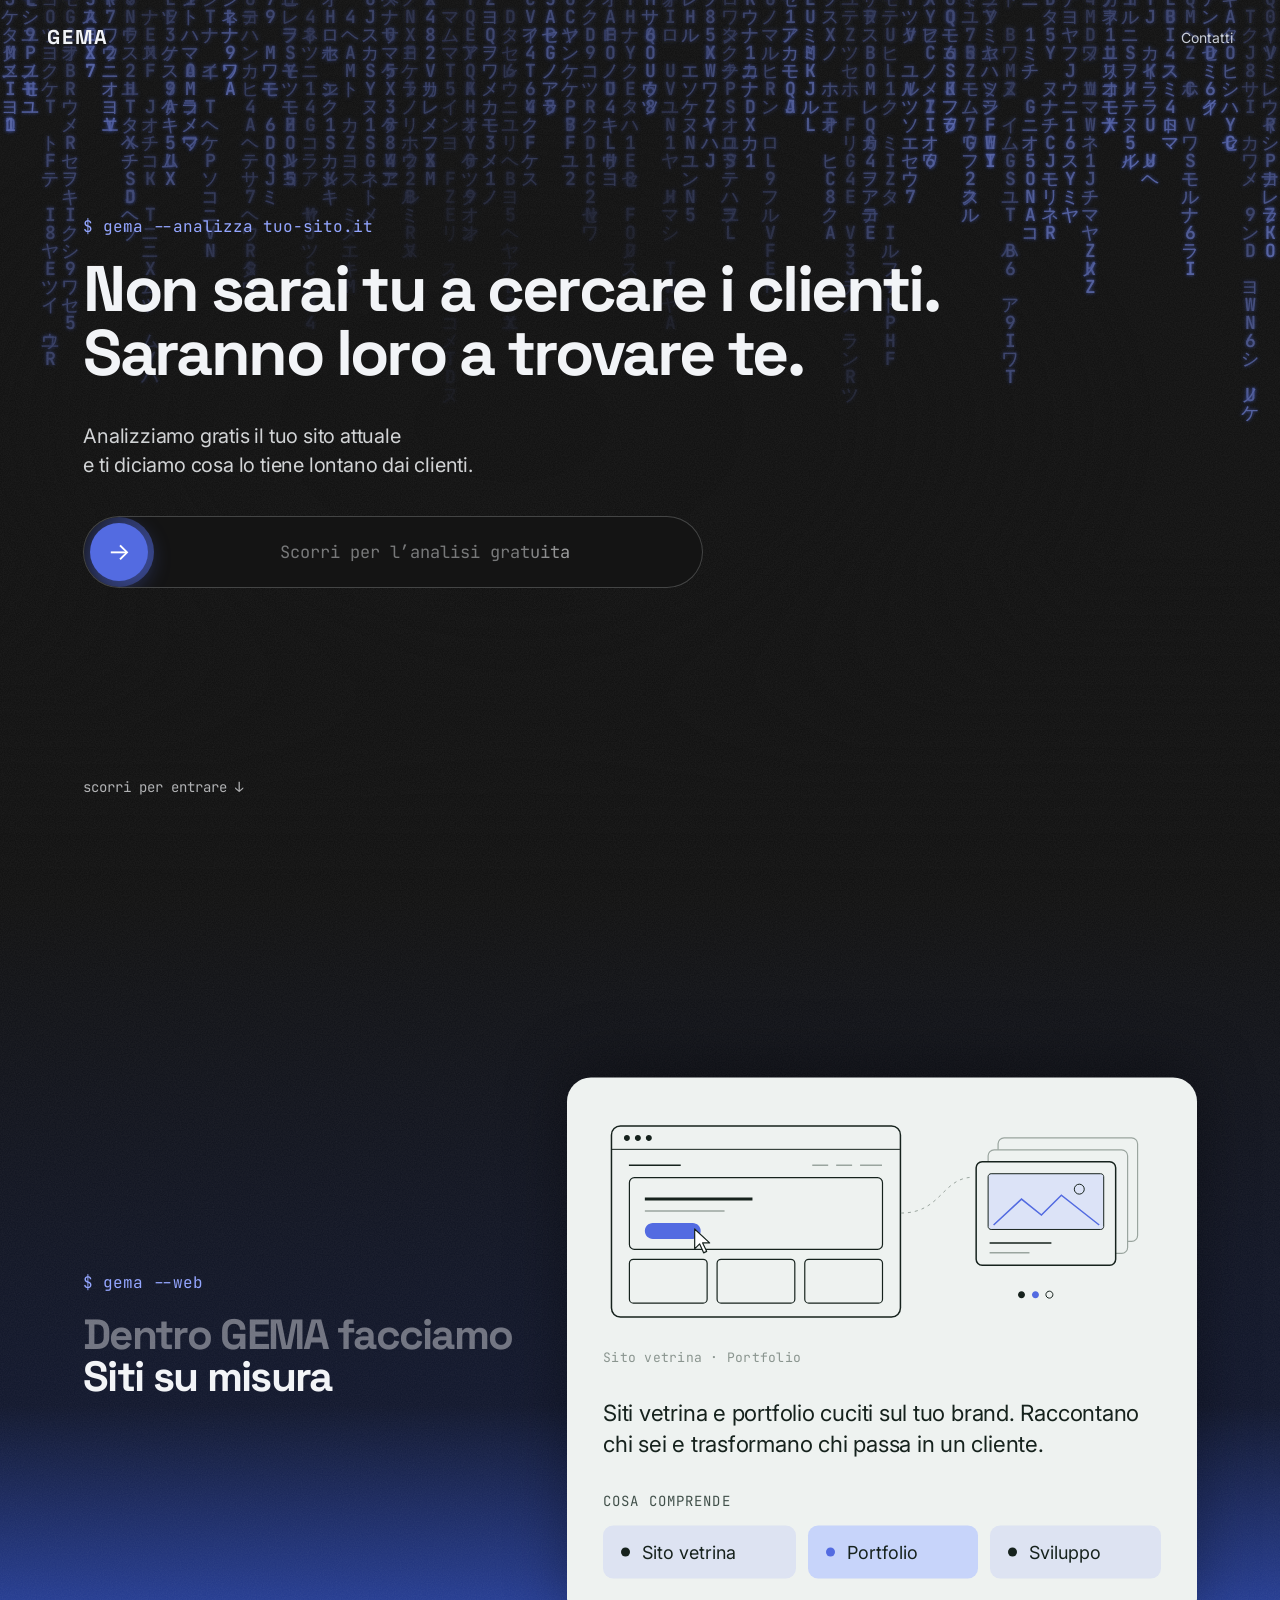
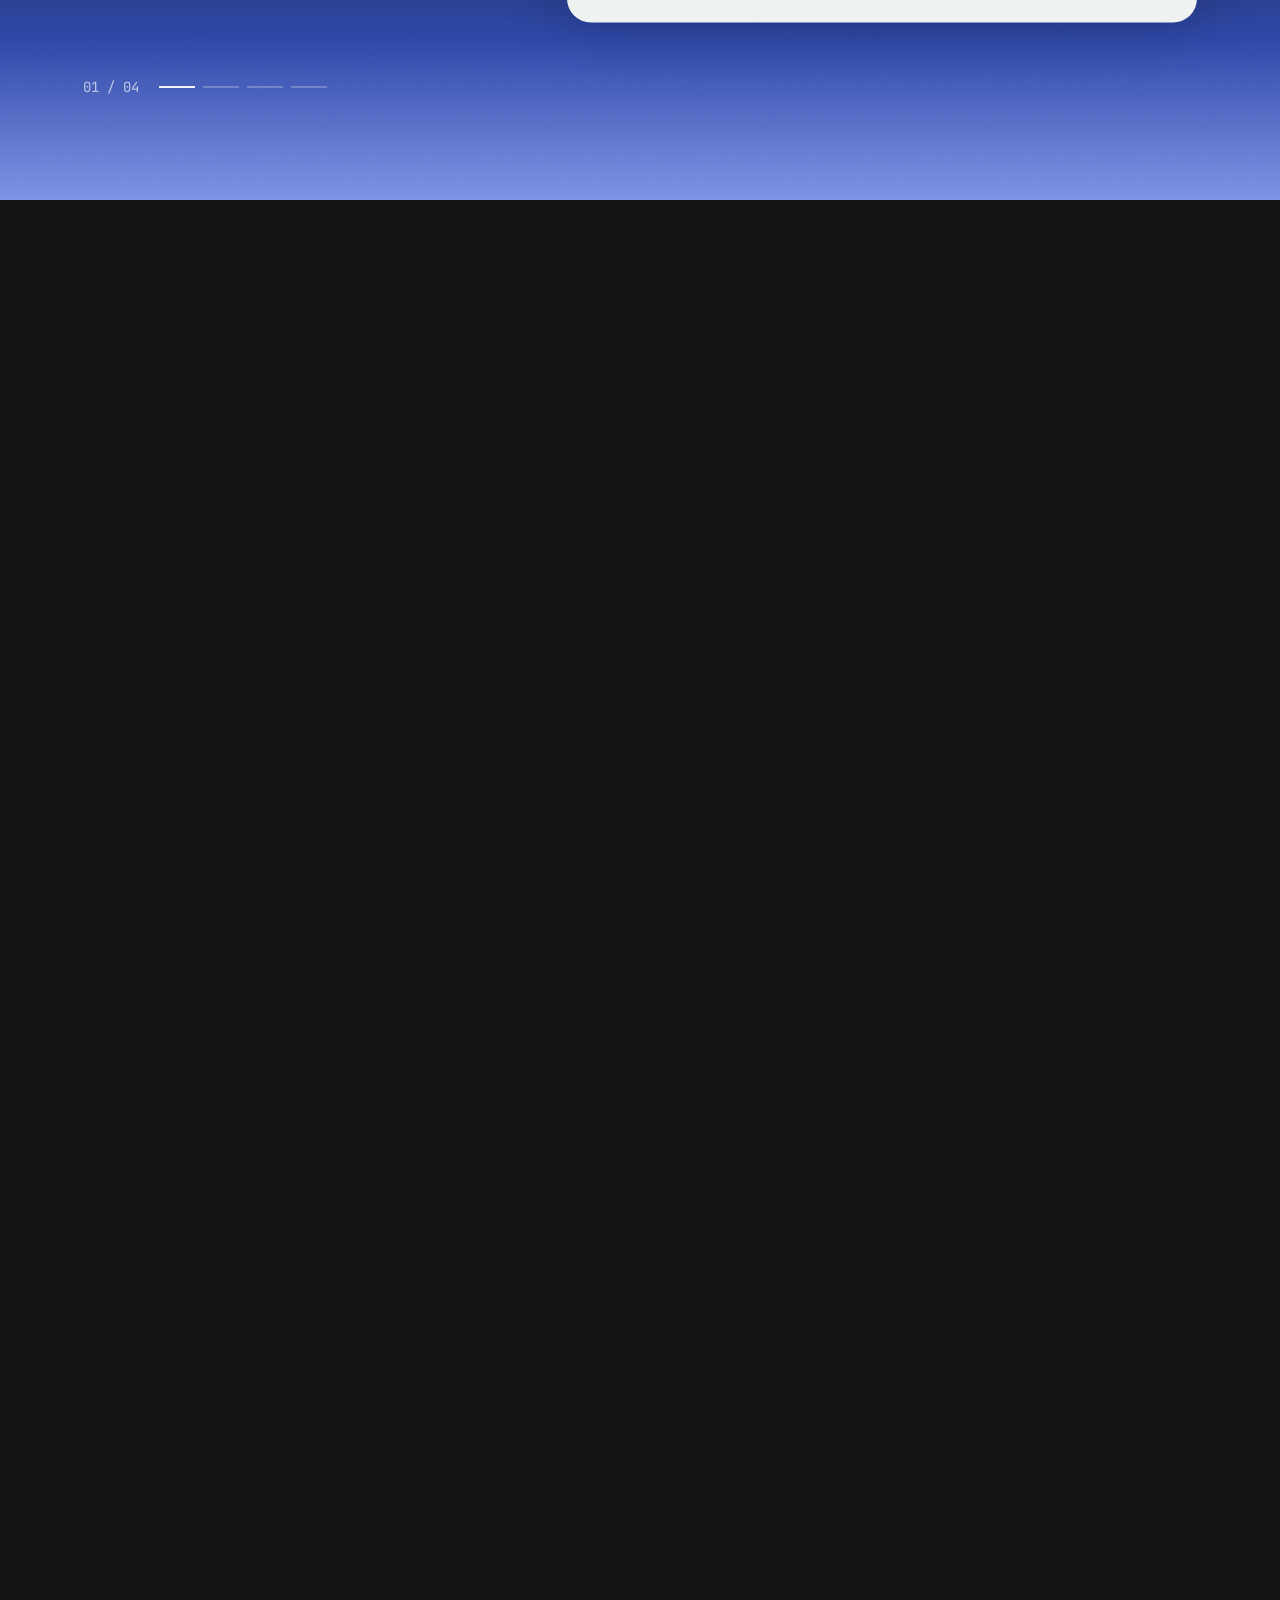
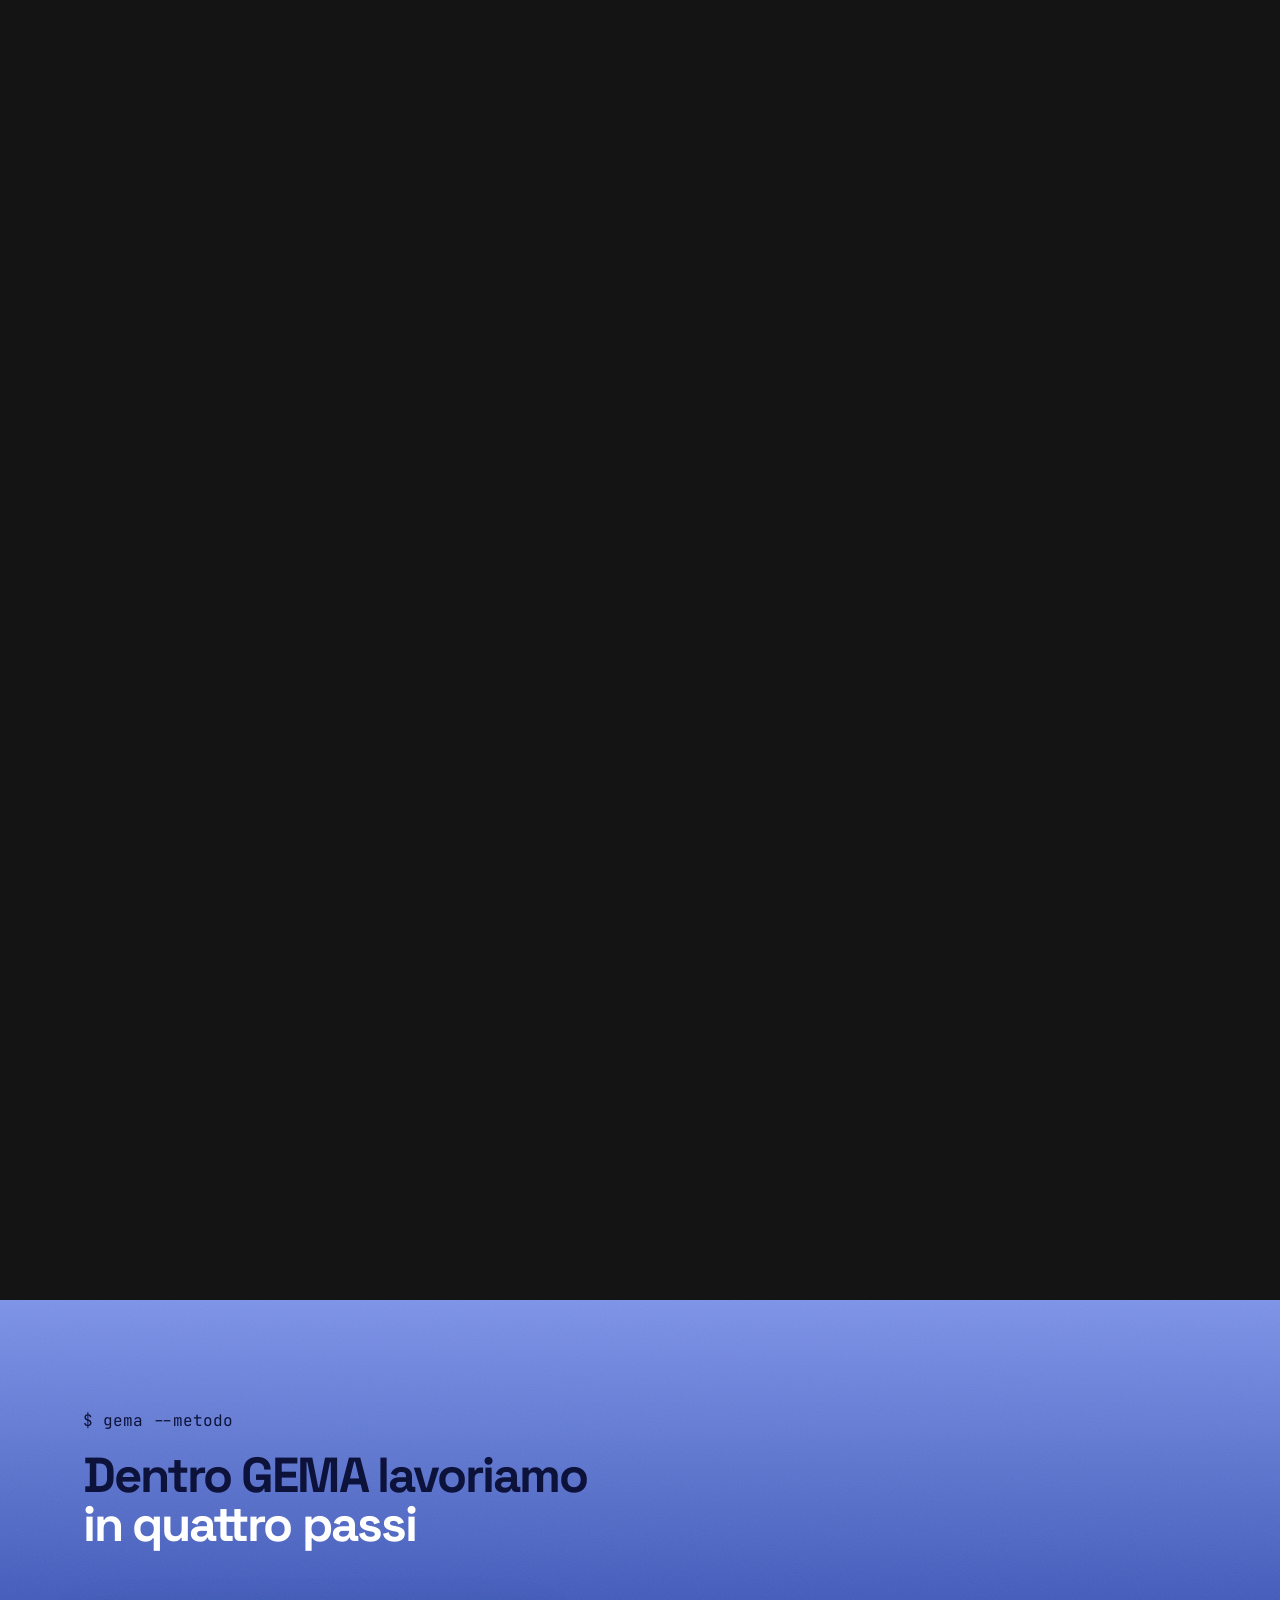
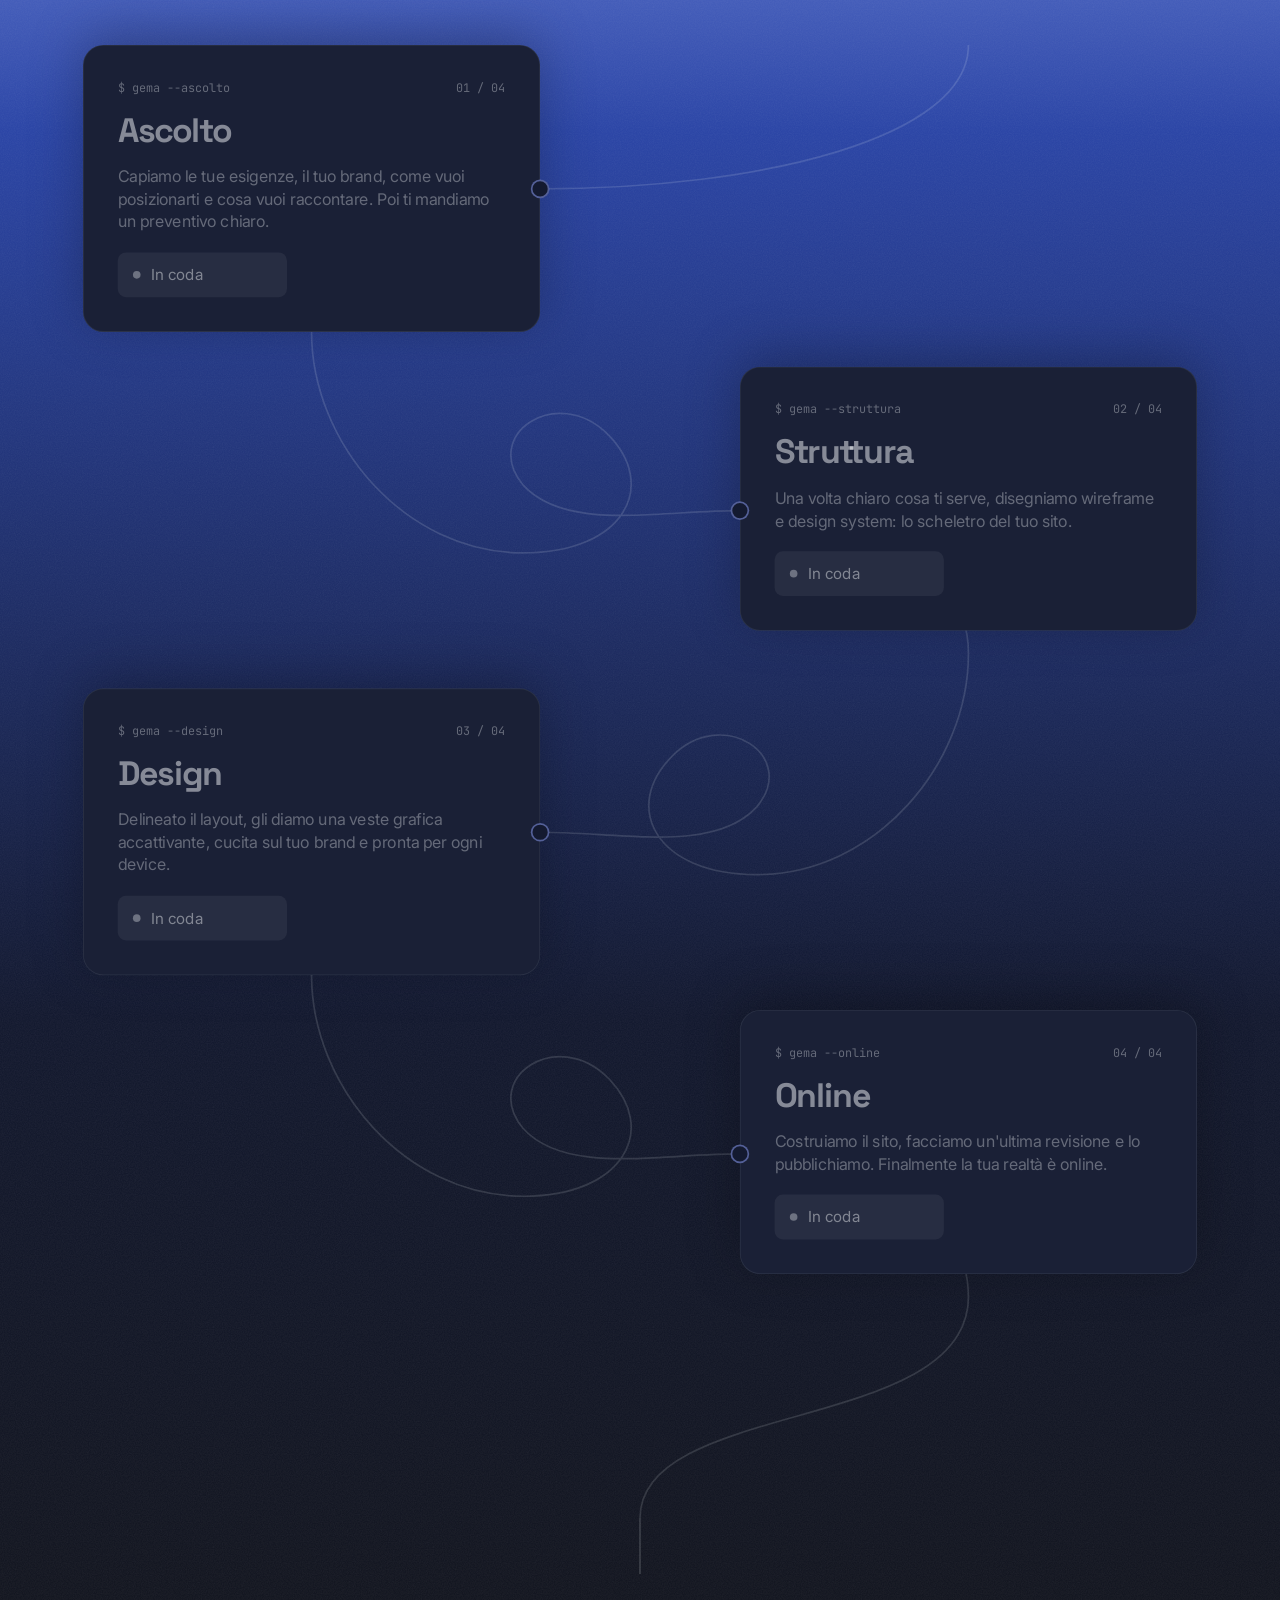
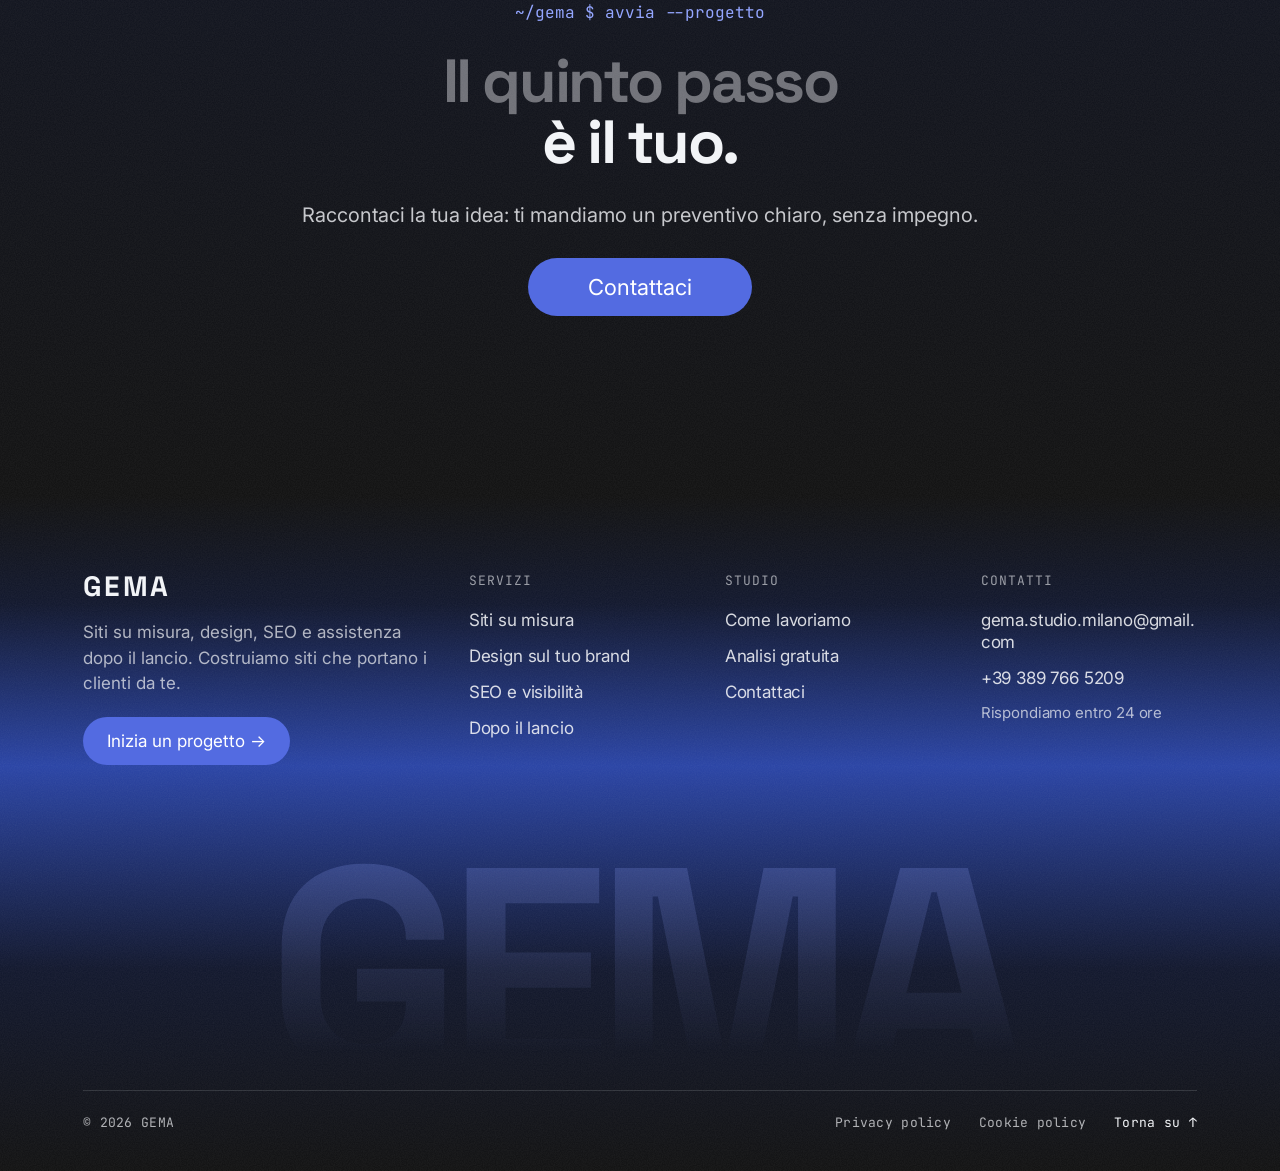
==== commit b32a247b: "Contatti veri, via P.IVA, social e recensione finta - Telefono +39 389 766 5209 e email gema.studio." ====
--- a/index.html
+++ b/index.html
@@ -58,12 +58,6 @@
     </div>
 
     <a class="scroll-hint" href="#cosa-facciamo">scorri per entrare ↓</a>
-
-    <figure class="review" style="margin:0">
-      <p class="cmd">$ cat recensioni/studio-rossi.txt</p>
-      <blockquote>“In tre mesi le richieste arrivate dal sito sono raddoppiate.”</blockquote>
-      <figcaption class="who"><span>Marco R. — Studio Rossi</span><span class="stars" aria-label="5 stelle su 5">★★★★★</span></figcaption>
-    </figure>
   </div>
 </div>
 
@@ -209,23 +203,17 @@
         <a href="index.html#top">Analisi gratuita</a>
         <a href="contatti.html" data-to-contact>Contattaci</a>
       </nav>
-      <div class="fcol">
+      <div class="fcol fcontact">
         <p class="mini">CONTATTI</p>
-        <a href="mailto:ciao@gema.it">ciao@gema.it</a>
-        <a href="tel:+390000000000">+39 000 000 0000</a>
+        <a href="mailto:gema.studio.milano@gmail.com">gema.studio.milano@gmail.com</a>
+        <a href="tel:+393897665209">+39 389 766 5209</a>
         <span>Rispondiamo entro 24 ore</span>
       </div>
-      <nav class="fcol" aria-label="Social">
-        <p class="mini">SEGUICI</p>
-        <a href="#">Instagram<span class="arr">↗</span></a>
-        <a href="#">LinkedIn<span class="arr">↗</span></a>
-        <a href="#">Behance<span class="arr">↗</span></a>
-      </nav>
     </div>
   </div>
   <p class="fmark" aria-hidden="true">GEMA</p>
   <div class="bottom">
-    <div class="brand"><span>© 2026 GEMA</span><span>P.IVA 00000000000</span></div>
+    <div class="brand"><span>© 2026 GEMA</span></div>
     <div class="legal"><a href="#">Privacy policy</a><a href="#">Cookie policy</a><a class="top" href="#top">Torna su ↑</a></div>
   </div>
 </footer>
--- a/assets/css/gema.css
+++ b/assets/css/gema.css
@@ -48,7 +48,7 @@
   background-image:url("data:image/svg+xml;utf8,<svg xmlns='http://www.w3.org/2000/svg' width='220' height='220'><filter id='n'><feTurbulence type='fractalNoise' baseFrequency='.85' numOctaves='2' stitchTiles='stitch'/><feColorMatrix values='0 0 0 0 1  0 0 0 0 1  0 0 0 0 1  0 0 0 -1.6 1.05'/></filter><rect width='100%' height='100%' filter='url(%23n)' opacity='.07'/></svg>")}
 
 /* ---------- [01] Hero ---------- */
-.hero{position:relative;height:100vh;min-height:760px;background:var(--bg);overflow:hidden}
+.hero{position:relative;height:100vh;height:100svh;min-height:760px;background:var(--bg);overflow:hidden}
 .matrix{position:absolute;inset:0;z-index:0;overflow:hidden;background:var(--bg);pointer-events:none}
 .matrix-canvas{position:absolute;inset:0;display:block;width:100%;height:100%}
 /* Velo: radiale scuro dietro ai testi (dal frame Figma), tiene leggibile la pioggia */
@@ -77,15 +77,10 @@
 .slide-knob:focus-visible{outline:2px solid var(--accent);outline-offset:3px}
 .slide.done .slide-knob{background:#fff;color:var(--btn)}
 .scroll-hint{position:absolute;left:var(--pad);bottom:104px;display:flex;align-items:center;gap:20px;font:400 14px/normal var(--mono);color:var(--ink-70)}
-.review{position:absolute;right:var(--pad);bottom:103px;width:380px;display:flex;flex-direction:column;gap:16px;padding:24px 28px;border:1px solid rgba(242,244,247,.14);border-radius:24px;background:rgba(20,20,20,.85);-webkit-backdrop-filter:blur(8px);backdrop-filter:blur(8px)}
-.review .cmd{font-size:13px;letter-spacing:.02em}
-.review blockquote{margin:0;font:400 21px/1.35 var(--sans);letter-spacing:-.01em}
-.review .who{display:flex;align-items:center;justify-content:space-between;gap:12px;font:400 15px/normal var(--sans);color:var(--ink-70)}
-.review .stars{color:var(--accent)}
 
 /* ---------- [02] Cosa facciamo ---------- */
 .services{position:relative;height:400vh}
-.services .stage{position:sticky;top:0;height:100vh;min-height:700px;overflow:hidden;background:var(--grad-down)}
+.services .stage{position:sticky;top:0;height:100vh;height:100svh;min-height:560px;overflow:hidden;background:var(--grad-down)}
 .services .wrap{height:100%;z-index:2}
 .svc-title{position:absolute;left:var(--pad);top:calc(50% - 78px);width:640px;max-width:44%}
 .svc-title .cmd,.svc-title .line2{display:block;transition:opacity .35s var(--ease),transform .35s var(--ease)}
@@ -155,7 +150,7 @@
 .cta .btn{width:224px}
 
 /* ---------- [05] Contattaci ---------- */
-.contact{position:relative;background:var(--grad-down);padding:calc(68px + clamp(20px,4.5vh,72px)) 0 227px;min-height:100vh}
+.contact{position:relative;background:var(--grad-down);padding:calc(68px + clamp(20px,4.5vh,72px)) 0 227px;min-height:100vh;min-height:100svh}
 .contact .wrap{align-items:start}
 /* modulo compatto: deve stare tutto nello schermo appena si entra nella pagina */
 .contact .form-card{gap:18px;padding:36px 36px 36px}
@@ -178,7 +173,7 @@
 .next{display:flex;flex-direction:column;gap:16px;margin:0;padding:0;list-style:none}
 .next li{display:flex;align-items:center;gap:16px;font:400 18px/normal var(--sans);letter-spacing:-.01em;color:rgba(242,244,247,.9)}
 .next li span{font:400 14px/normal var(--mono);letter-spacing:.02em;color:var(--accent)}
-.direct{display:flex;gap:48px}
+.direct{display:flex;flex-wrap:wrap;gap:24px 48px}
 .direct div{display:flex;flex-direction:column;gap:6px}
 .direct a{font:400 20px/normal var(--sans);letter-spacing:-.01em;text-decoration:underline;text-underline-offset:4px;text-decoration-color:rgba(242,244,247,.5)}
 .direct a:hover{text-decoration-color:var(--ink)}
@@ -212,14 +207,14 @@
 .closing .cmd{color:var(--ink)}
 .closing h2{font-size:clamp(36px,4.76vw,72px);letter-spacing:-.04em}
 .closing .btn{height:64px;padding:0 36px;font-size:20px}
-.fgrid{display:grid;grid-template-columns:minmax(0,1.6fr) repeat(4,minmax(0,1fr));gap:48px 40px;padding-top:56px}
+.fgrid{display:grid;grid-template-columns:minmax(0,1.6fr) repeat(3,minmax(0,1fr));gap:48px 40px;padding-top:56px}
 .fbrand{display:flex;flex-direction:column;align-items:flex-start;gap:20px;max-width:360px}
 .fbrand .logo{font:700 28px/1 var(--display);letter-spacing:.08em}
 .fbrand p{font:400 17px/1.5 var(--sans);color:var(--ink-70)}
 .btn-sm{height:48px;padding:0 24px;font-size:17px}
 .fcol{display:flex;flex-direction:column;align-items:flex-start;gap:14px}
 .fcol .mini{margin-bottom:6px}
-.fcol a,.fcol span{font:400 17px/1.3 var(--sans);letter-spacing:-.01em;color:rgba(242,244,247,.88);transition:color .2s}
+.fcol a,.fcol span{overflow-wrap:anywhere;font:400 17px/1.3 var(--sans);letter-spacing:-.01em;color:rgba(242,244,247,.88);transition:color .2s}
 .fcol span{color:var(--ink-70);font-size:15px}
 .fcol a:hover{color:#fff}
 .fcol a .arr{display:inline-block;margin-left:4px;color:var(--accent);transition:transform .2s var(--ease)}
@@ -246,8 +241,7 @@
 .topbar-links a::after{content:"";position:absolute;left:50%;bottom:-10px;width:4px;height:4px;margin-left:-2px;border-radius:50%;background:var(--accent);transform:scale(0);transition:transform .3s var(--ease)}
 .topbar-links a.on::after{transform:scale(1)}
 .topbar .btn{height:42px;padding:0 20px;font-size:15px}
-.topbar .back{font:400 15px/normal var(--sans);color:#c9ced8}
-.topbar .back:hover{color:var(--ink)}
+.topbar-links a.current{cursor:default}
 
 /* ---------- Transizione verso la pagina contatti ---------- */
 .pt-cover{position:fixed;inset:0;z-index:200;display:flex;align-items:center;justify-content:center;padding:0 var(--pad);background:linear-gradient(160deg,#2c46a6 0%,#536be1 100%)}
@@ -276,46 +270,65 @@
   .chips{flex-wrap:wrap}
   .chips .chip{flex:1 0 max-content}
 }
+/* Contatti su portatili da 13": il modulo da 656px fissi lascerebbe ~300px ai testi */
+@media (max-width:1340px){
+  .contact .wrap{grid-template-columns:minmax(0,1fr) minmax(0,1fr);gap:40px 48px}
+  .contact h1{font-size:clamp(40px,4vw,76px)}
+}
 @media (max-width:1180px){
-  .review{display:none}
-  .fgrid{grid-template-columns:repeat(3,minmax(0,1fr))}
+    .fgrid{grid-template-columns:repeat(3,minmax(0,1fr))}
   .fbrand{grid-column:1/-1;max-width:520px}
   .contact .wrap{grid-template-columns:1fr}
   .form-card{max-width:656px;margin-top:0}
 }
+/* Come lavoriamo: sotto i 1100px il filo a zig-zag verrebbe rimpicciolito troppo (testo a 11-15px),
+   quindi diventa una linea verticale che si disegna con lo scroll */
+@media (max-width:1100px){
+  .thread-outer{margin-top:56px}
+  .thread{width:auto !important;height:auto !important;transform:none !important;display:flex;flex-direction:column;gap:24px;padding-left:28px}
+  .thread::before,.thread::after{content:"";position:absolute;left:8px;top:0;bottom:0;width:2px;background:rgba(242,244,247,.14)}
+  .thread::after{left:7px;width:4px;border-radius:2px;background:var(--accent);transform-origin:top;transform:scaleY(var(--p,0))}
+  .thread svg.path,.thread .node{display:none}
+  .step{position:relative;left:auto !important;top:auto !important;width:auto;max-width:720px;padding:28px 24px}
+  .step::before{content:"";position:absolute;left:-26px;top:34px;width:14px;height:14px;border-radius:50%;background:#141a30;border:2px solid rgba(148,166,255,.5);z-index:1;transition:background .3s,border-color .3s}
+  .step.active::before,.step.done::before{background:var(--accent);border-color:var(--ink)}
+  .step h3{font-size:32px}
+  .step .txt{font-size:17px}
+  .cta{margin-top:72px}
+}
+/* Hero su tablet orizzontale e portatili piccoli: il titolo va su più righe,
+   quindi i testi stanno in una colonna centrata invece che in posizione fissa */
+@media (min-width:901px) and (max-width:1100px){
+  .hero{display:flex;height:auto;min-height:100vh;min-height:100svh}
+  .hero .wrap{flex:1;width:100%;height:auto;display:flex;flex-direction:column;justify-content:center;padding-top:110px;padding-bottom:180px}
+  .hero-content{position:static}
+}
 /* ---------- telefono e tablet stretti ---------- */
 @media (max-width:900px){
-  .hero{height:auto;min-height:100vh;padding:150px 0 120px}
+  .hero{height:auto;min-height:100vh;min-height:100svh;padding:150px 0 120px}
   .hero .wrap{height:auto}
   .hero-content{position:static}
         .scroll-hint{display:none}
   .slide-label{font-size:14px;white-space:nowrap;padding-left:60px}
   .br-lg{display:none}
-  .services{height:auto}
-  .services .stage{position:relative;height:auto;min-height:0;padding:110px 0 120px}
-  .services .wrap{height:auto}
-  .svc-title,.progress{position:static}
-  .svc-title{max-width:none;width:auto}
-  .svc-title .cmd,.svc-title .line2{display:none}
-  .svc-title h2{margin:0 0 48px}
-  .svc-title h2 .dim{color:var(--ink)}
-  .progress{display:none}
-  .svc-card{position:relative;right:auto;width:auto;max-width:none;transform:none !important;opacity:1 !important;top:auto !important;margin-bottom:40px}
-  .svc-head{display:block;margin-bottom:16px}
-  .svc-head .cmd{display:block;margin-bottom:8px}
-  .svc-head h3{font:700 32px/1 var(--display);letter-spacing:-.04em}
-  .card{padding:28px 22px 30px;gap:28px}
-  .card .desc{font-size:20px}
-  .chips{flex-wrap:wrap}
-  .chips .chip{flex:1 1 auto}
-  .thread-outer{margin-top:56px}
-  .thread{width:auto !important;height:auto !important;transform:none !important;display:flex;flex-direction:column;gap:24px;padding-left:28px}
-  .thread::before{content:"";position:absolute;left:8px;top:0;bottom:0;width:2px;background:rgba(242,244,247,.14)}
-  .thread svg.path,.thread .node{display:none}
-  .step{position:relative;left:auto !important;top:auto !important;width:auto;padding:28px 24px}
-  .step h3{font-size:32px}
-  .step .txt{font-size:17px}
-  .cta{margin-top:72px}
+  /* Cosa facciamo: anche su telefono la sezione resta bloccata e le card si impilano,
+     con titolo in alto, card a tutta larghezza sotto e barra di avanzamento in fondo */
+  .services{height:300vh;height:300svh}
+  .services .stage{height:100vh;height:100svh;min-height:0}
+  .svc-title{top:84px;left:var(--pad);right:var(--pad);width:auto;max-width:none}
+  .svc-title .cmd{font-size:14px}
+  .svc-title h2{margin-top:10px;font-size:clamp(24px,7vw,36px)}
+  .progress{bottom:22px;gap:14px;font-size:12px}
+  .progress .bars i{width:24px}
+  .svc-card{left:var(--pad);right:var(--pad);width:auto;max-width:none}
+  .card{padding:22px 20px 24px;gap:18px;box-shadow:0 -10px 40px rgba(0,0,0,.35)}
+  .card .visual{gap:10px}
+  .card .visual img{max-height:17vh;max-height:17svh;object-fit:contain;object-position:left center}
+  .card .desc{font-size:17px}
+  .card .incl{gap:10px}
+  .card .incl p{font-size:12px}
+  .chips{flex-wrap:wrap;gap:8px}
+  .chips .chip{flex:1 1 auto;padding:10px 12px;gap:8px;font-size:14px}
   .contact{padding-bottom:140px}
   .form-card{padding:28px 22px}
   .form-card .pair{flex-direction:column}
@@ -323,14 +336,38 @@
   .footer{padding-top:110px}
   .closing{margin-bottom:96px}
   .fgrid{grid-template-columns:1fr 1fr;gap:40px 24px}
+  .fcontact{grid-column:1/-1}
   .fbrand{grid-column:1/-1}
   .fmark{margin-top:64px}
   .bottom{flex-direction:column;align-items:flex-start;gap:16px}
-  .topbar-links a:not(.btn):not(.back){display:none}
+  .topbar-links a:not(.btn):not(.current){display:none}
   .topbar-in{height:60px}
   .contact{padding-top:120px}
   .bottom .legal{flex-wrap:wrap;gap:12px 20px}
   .direct{flex-wrap:wrap;gap:24px}
+}
+/* telefoni molto stretti (320px): la scritta dello slider non deve finire sotto il pallino */
+@media (max-width:360px){
+  .slide-label{font-size:12px;padding-left:58px}
+}
+/* telefoni bassi: via l'illustrazione, così la card entra nello schermo */
+@media (max-width:900px) and (max-height:700px){
+  .card .visual img{display:none}
+}
+/* telefono in orizzontale: troppo basso per la sezione bloccata, torna una colonna normale */
+@media (max-width:900px) and (max-height:520px){
+  .services{height:auto}
+  .services .stage{position:relative;height:auto;padding:110px 0 120px}
+  .services .wrap{height:auto}
+  .svc-title,.progress{position:static}
+  .svc-title .cmd,.svc-title .line2{display:none}
+  .svc-title h2{margin:0 0 48px}
+  .svc-title h2 .dim{color:var(--ink)}
+  .progress{display:none}
+  .svc-card{position:relative;left:auto;right:auto;transform:none !important;opacity:1 !important;visibility:visible !important;margin-bottom:40px}
+  .svc-head{display:block;margin-bottom:16px}
+  .svc-head .cmd{display:block;margin-bottom:8px}
+  .svc-head h3{font:700 32px/1 var(--display);letter-spacing:-.04em}
 }
 @media (prefers-reduced-motion:reduce){
   .node.active .halo{animation:none}
